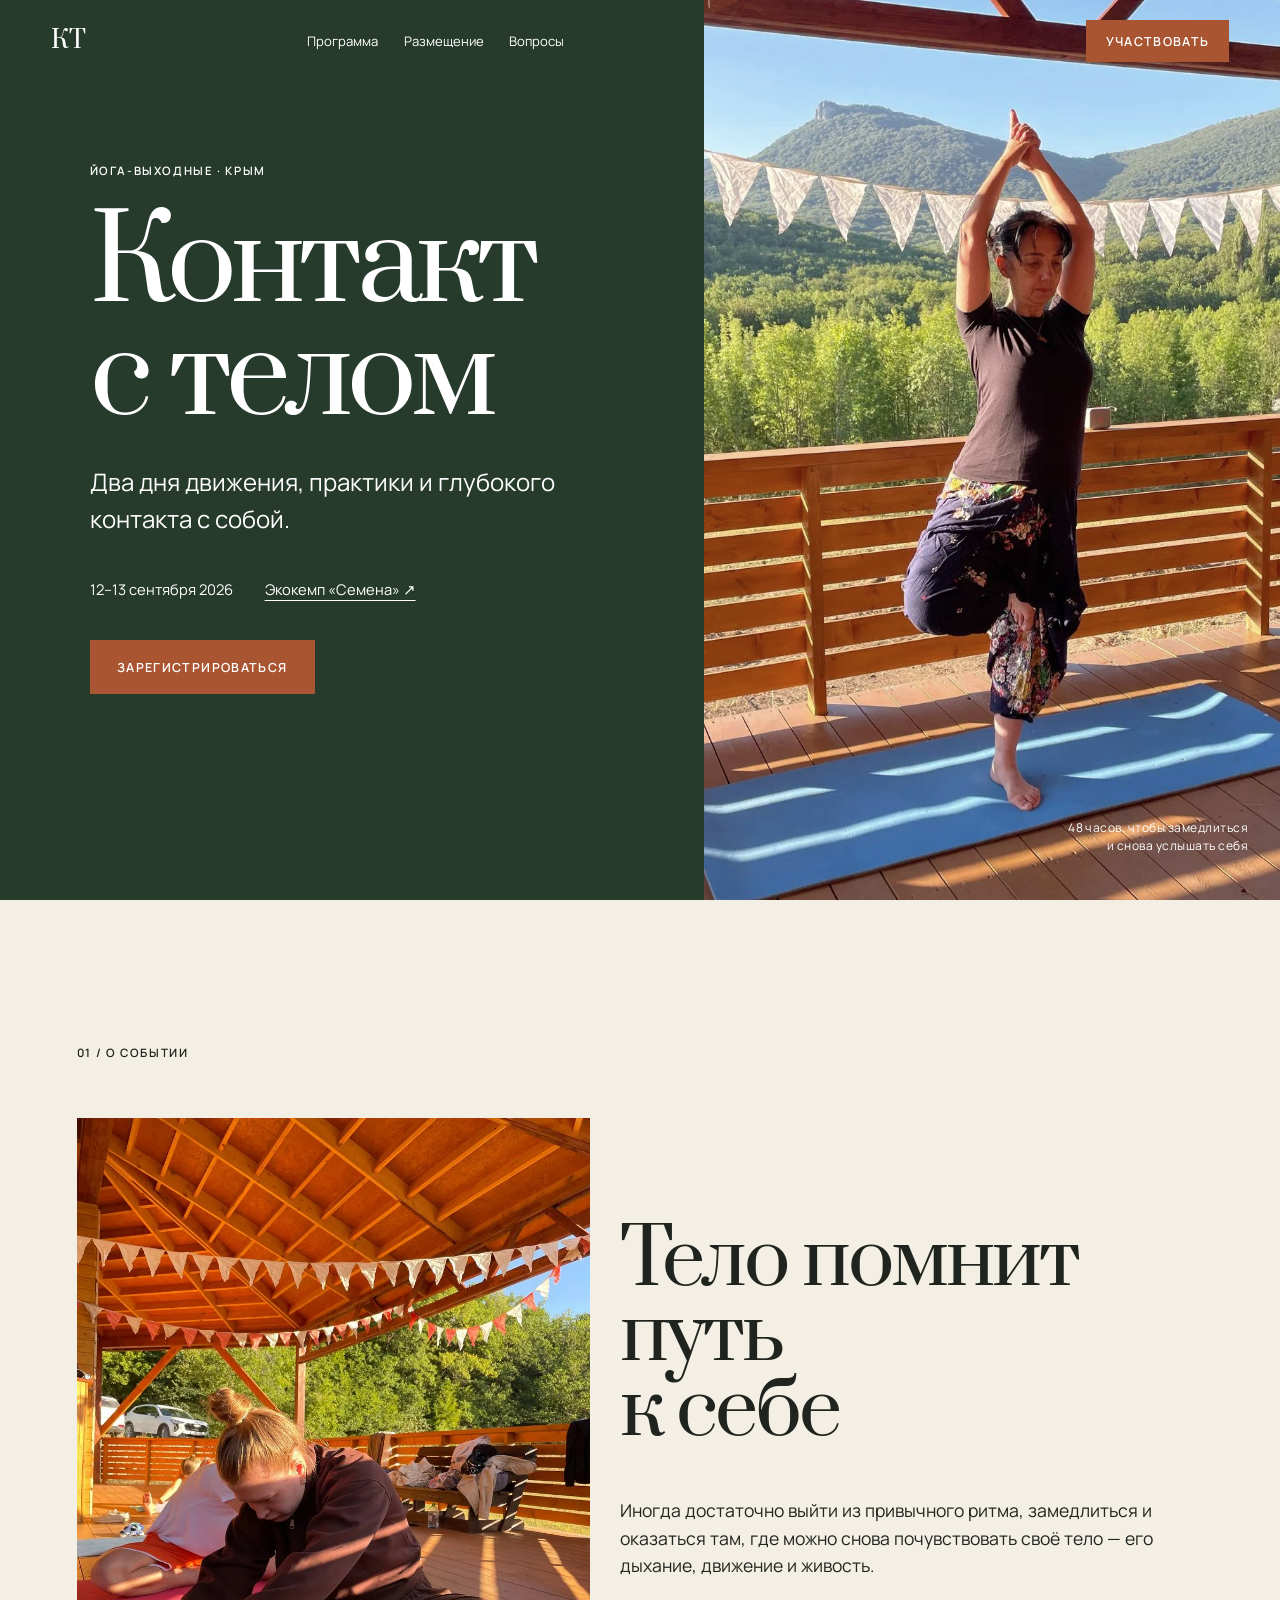
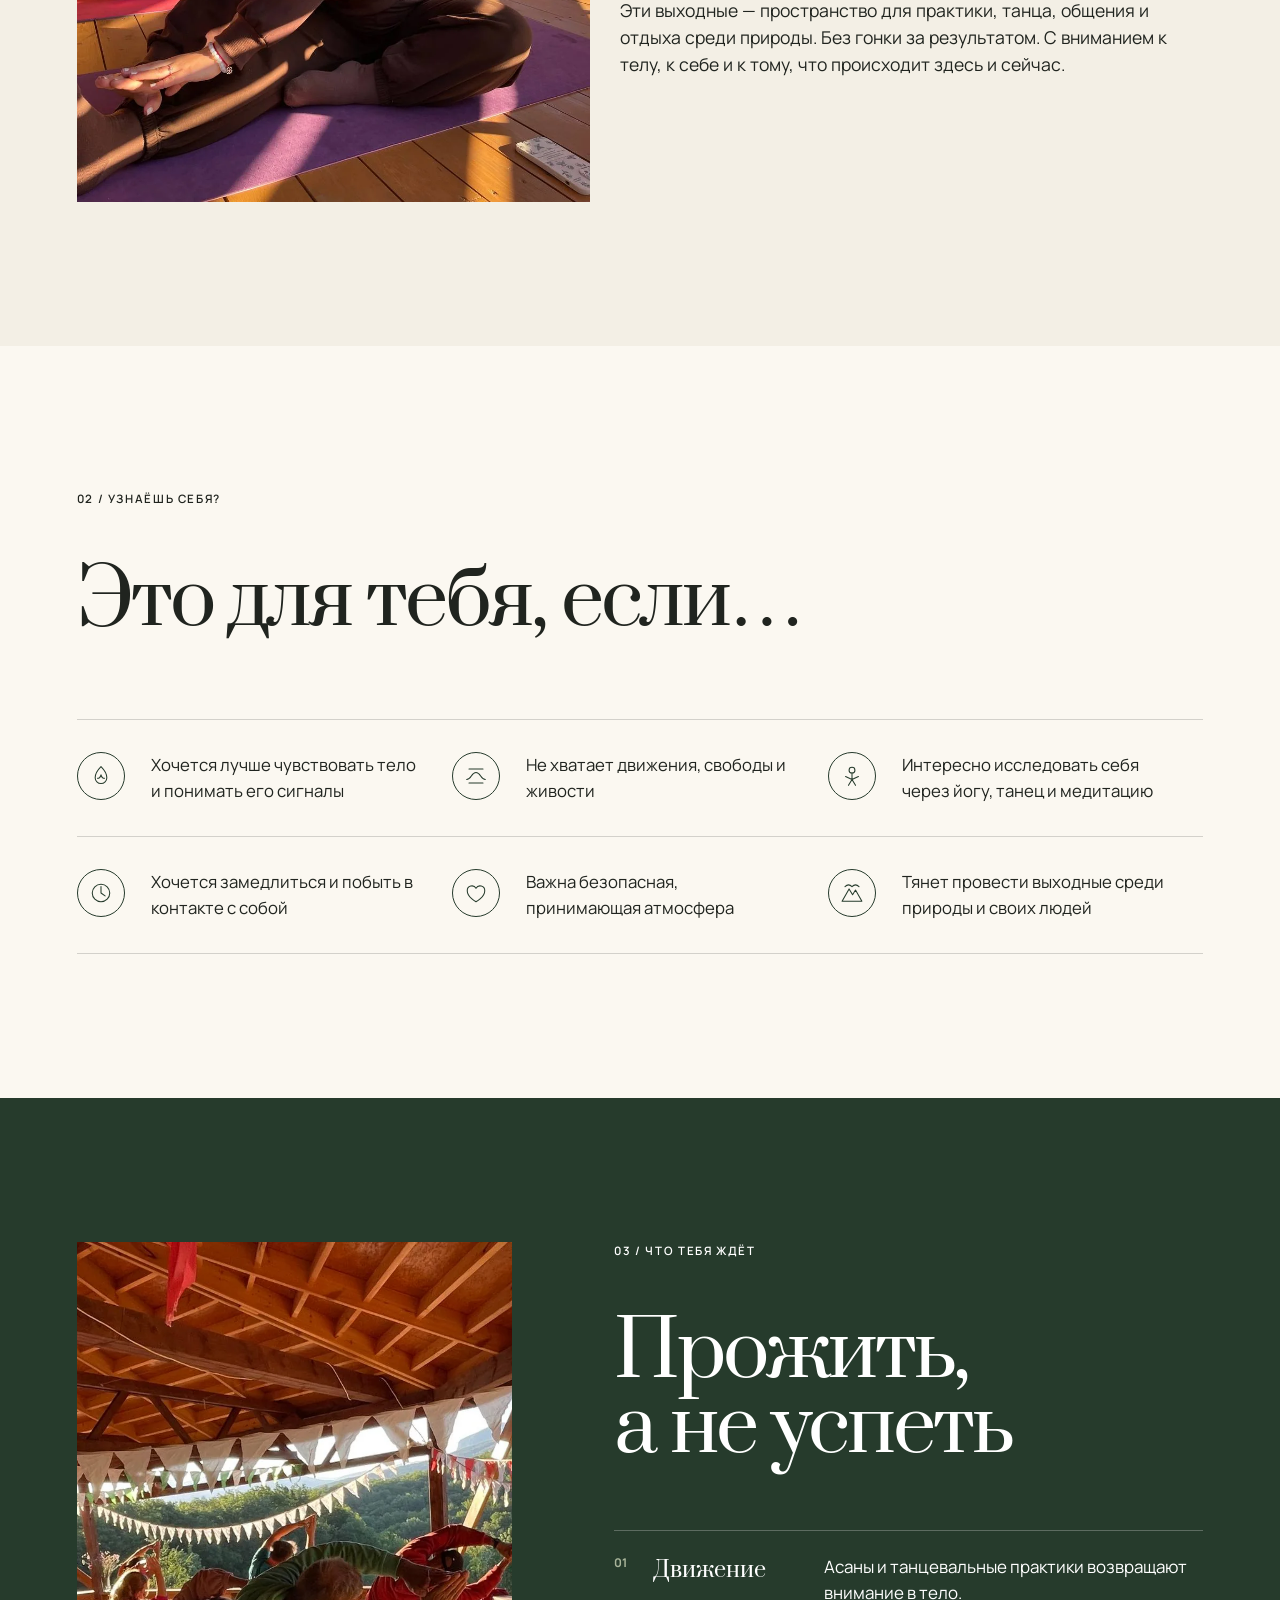
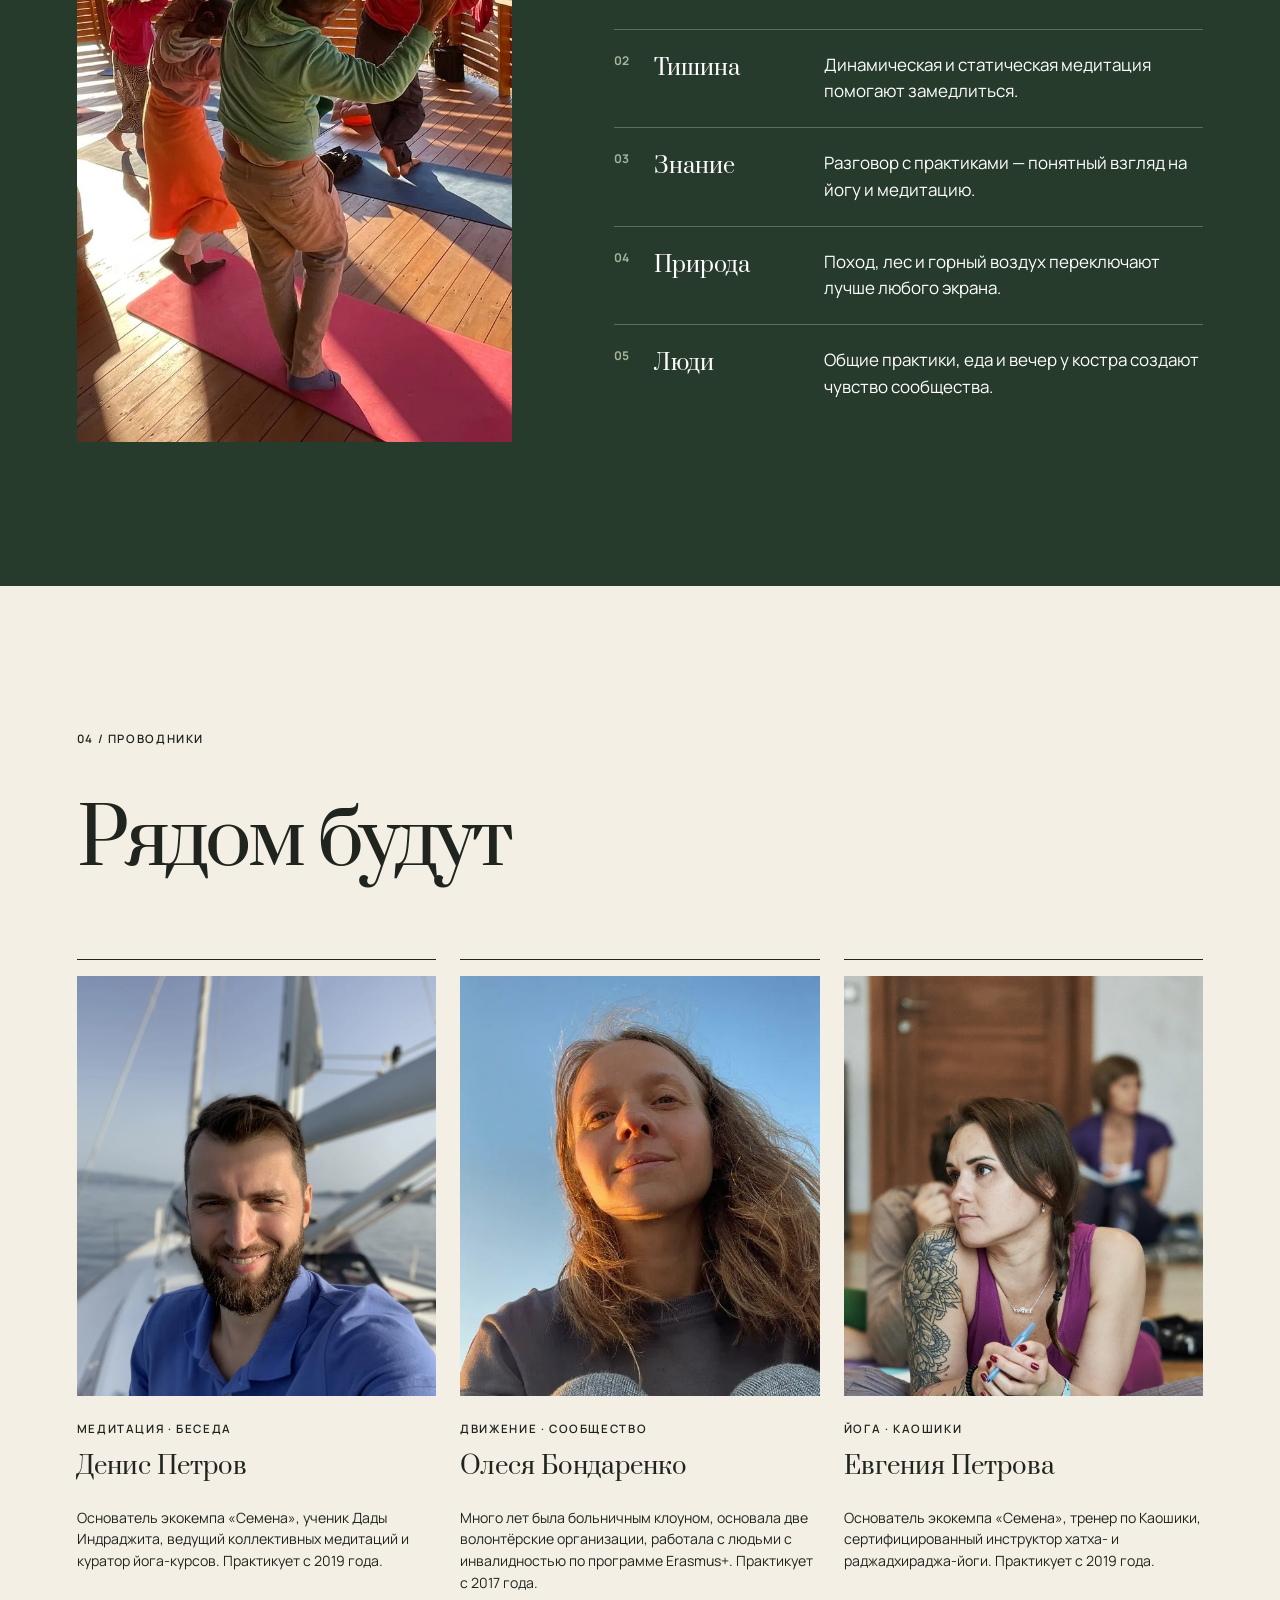
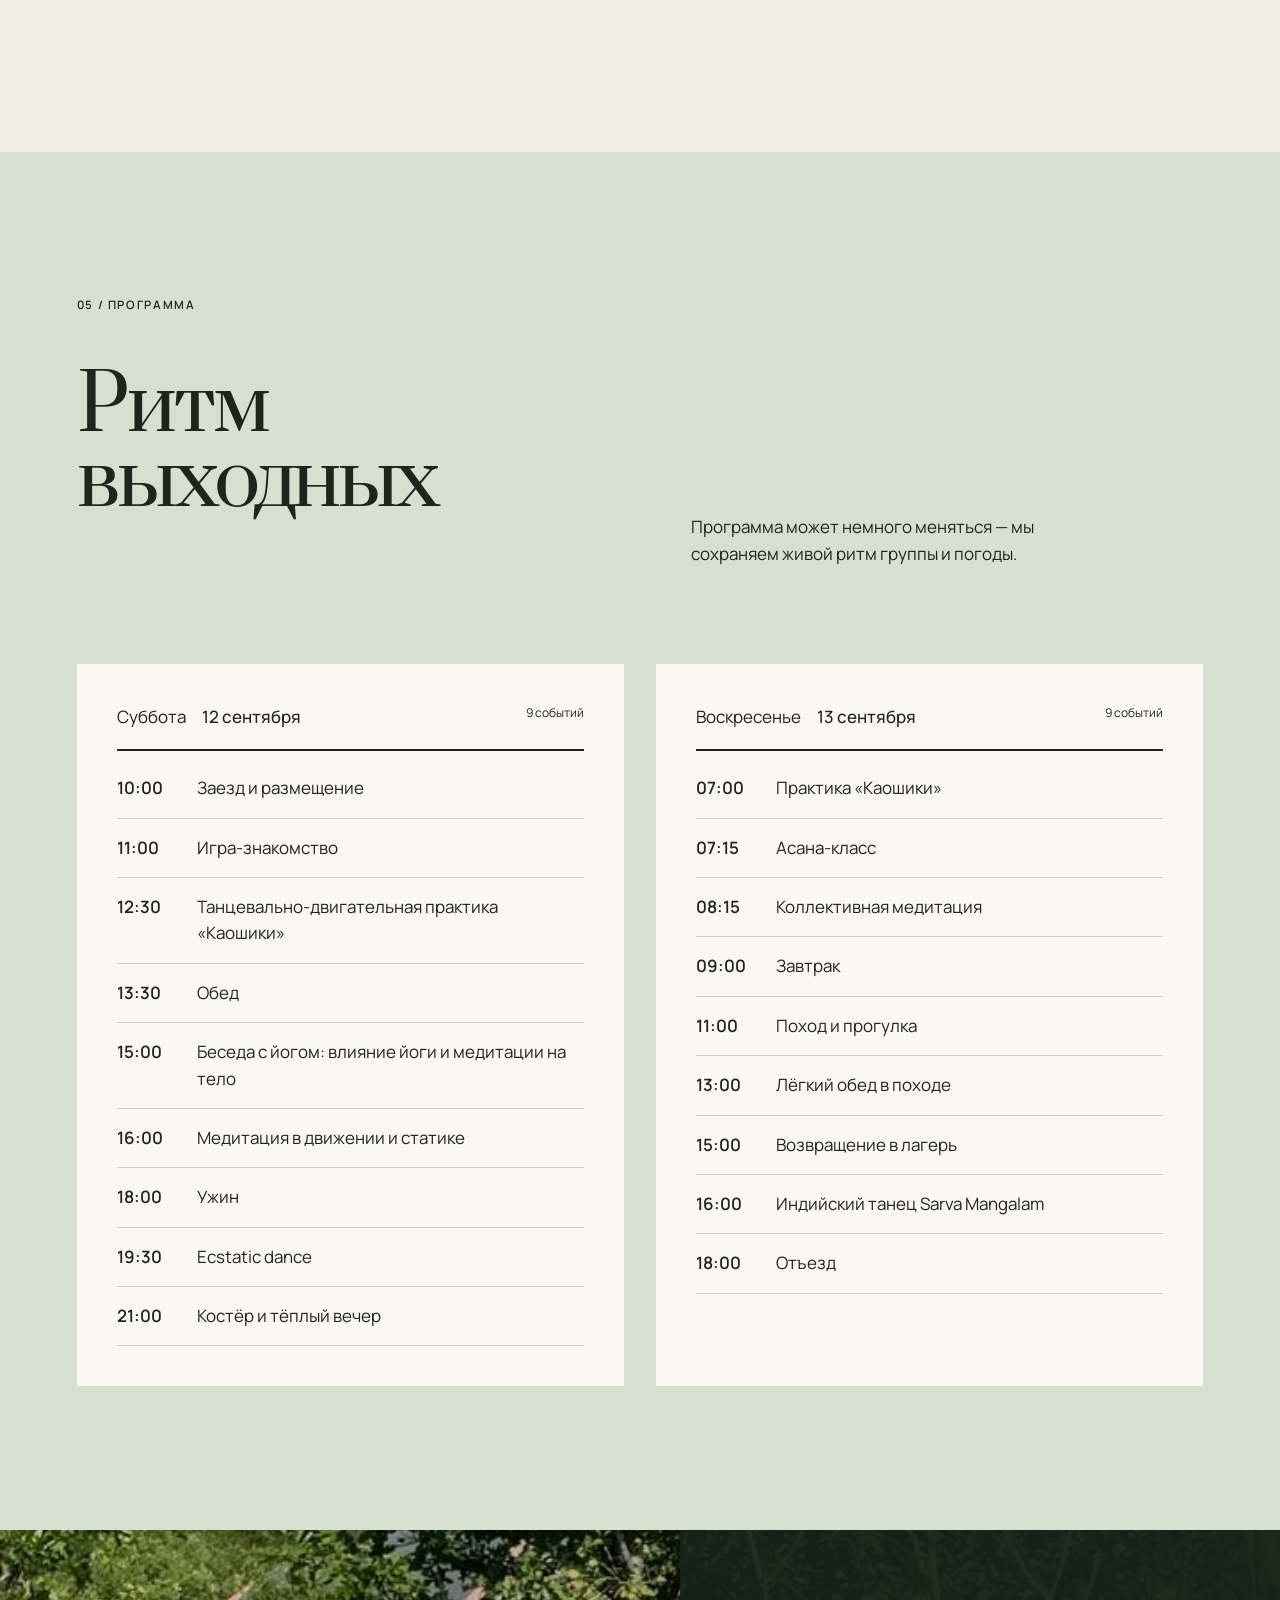
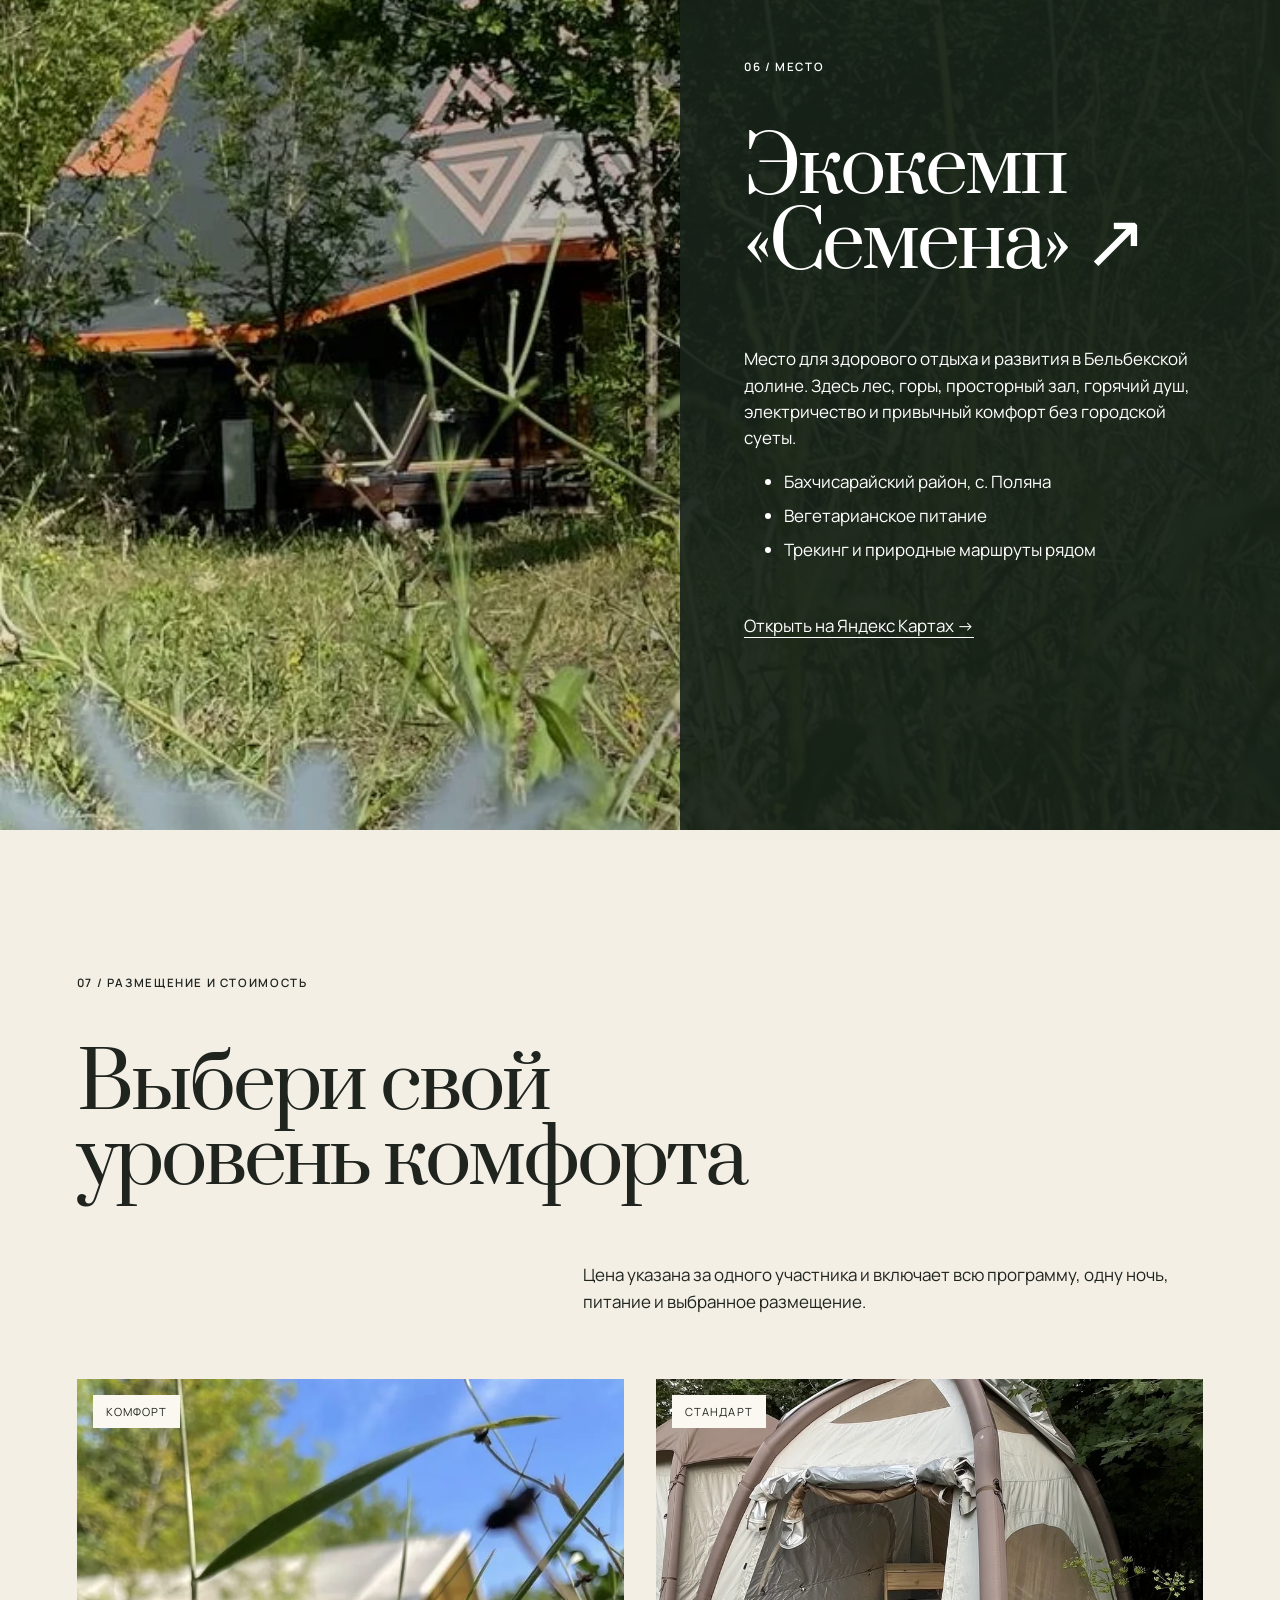
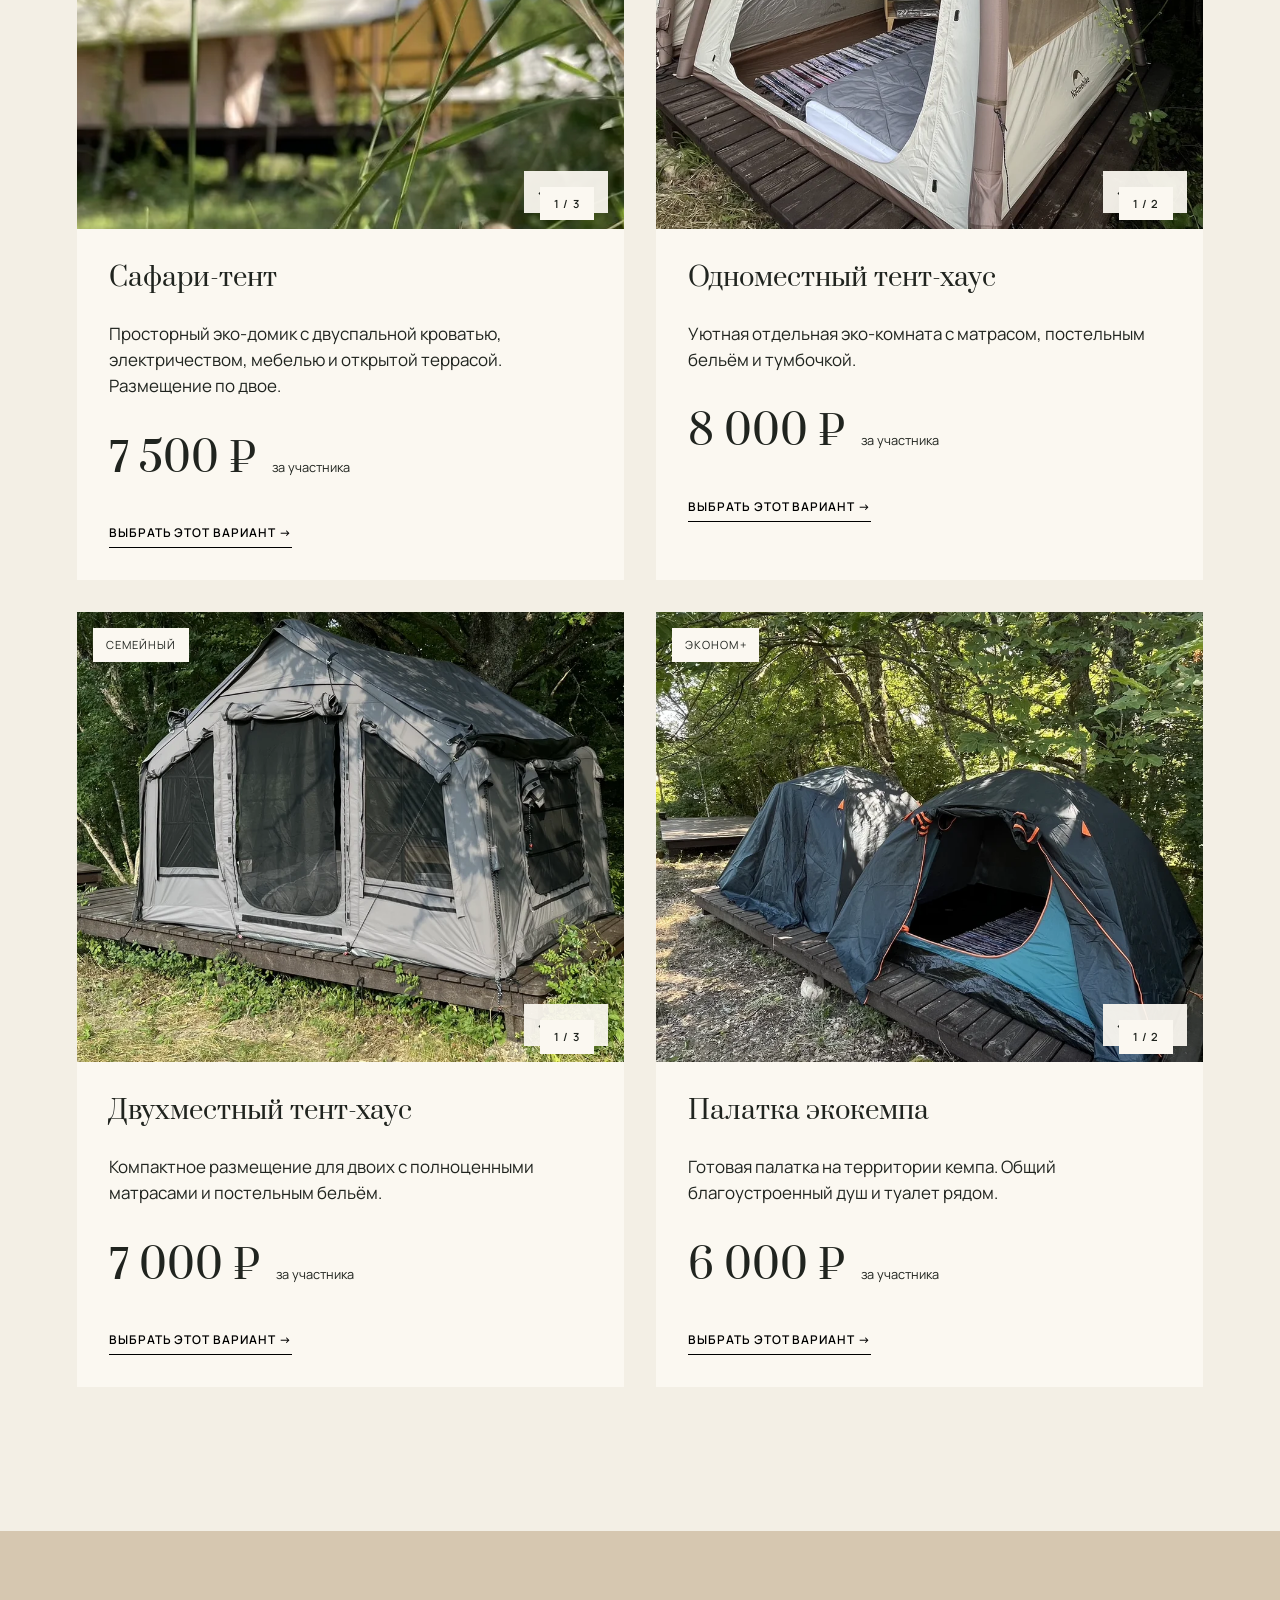
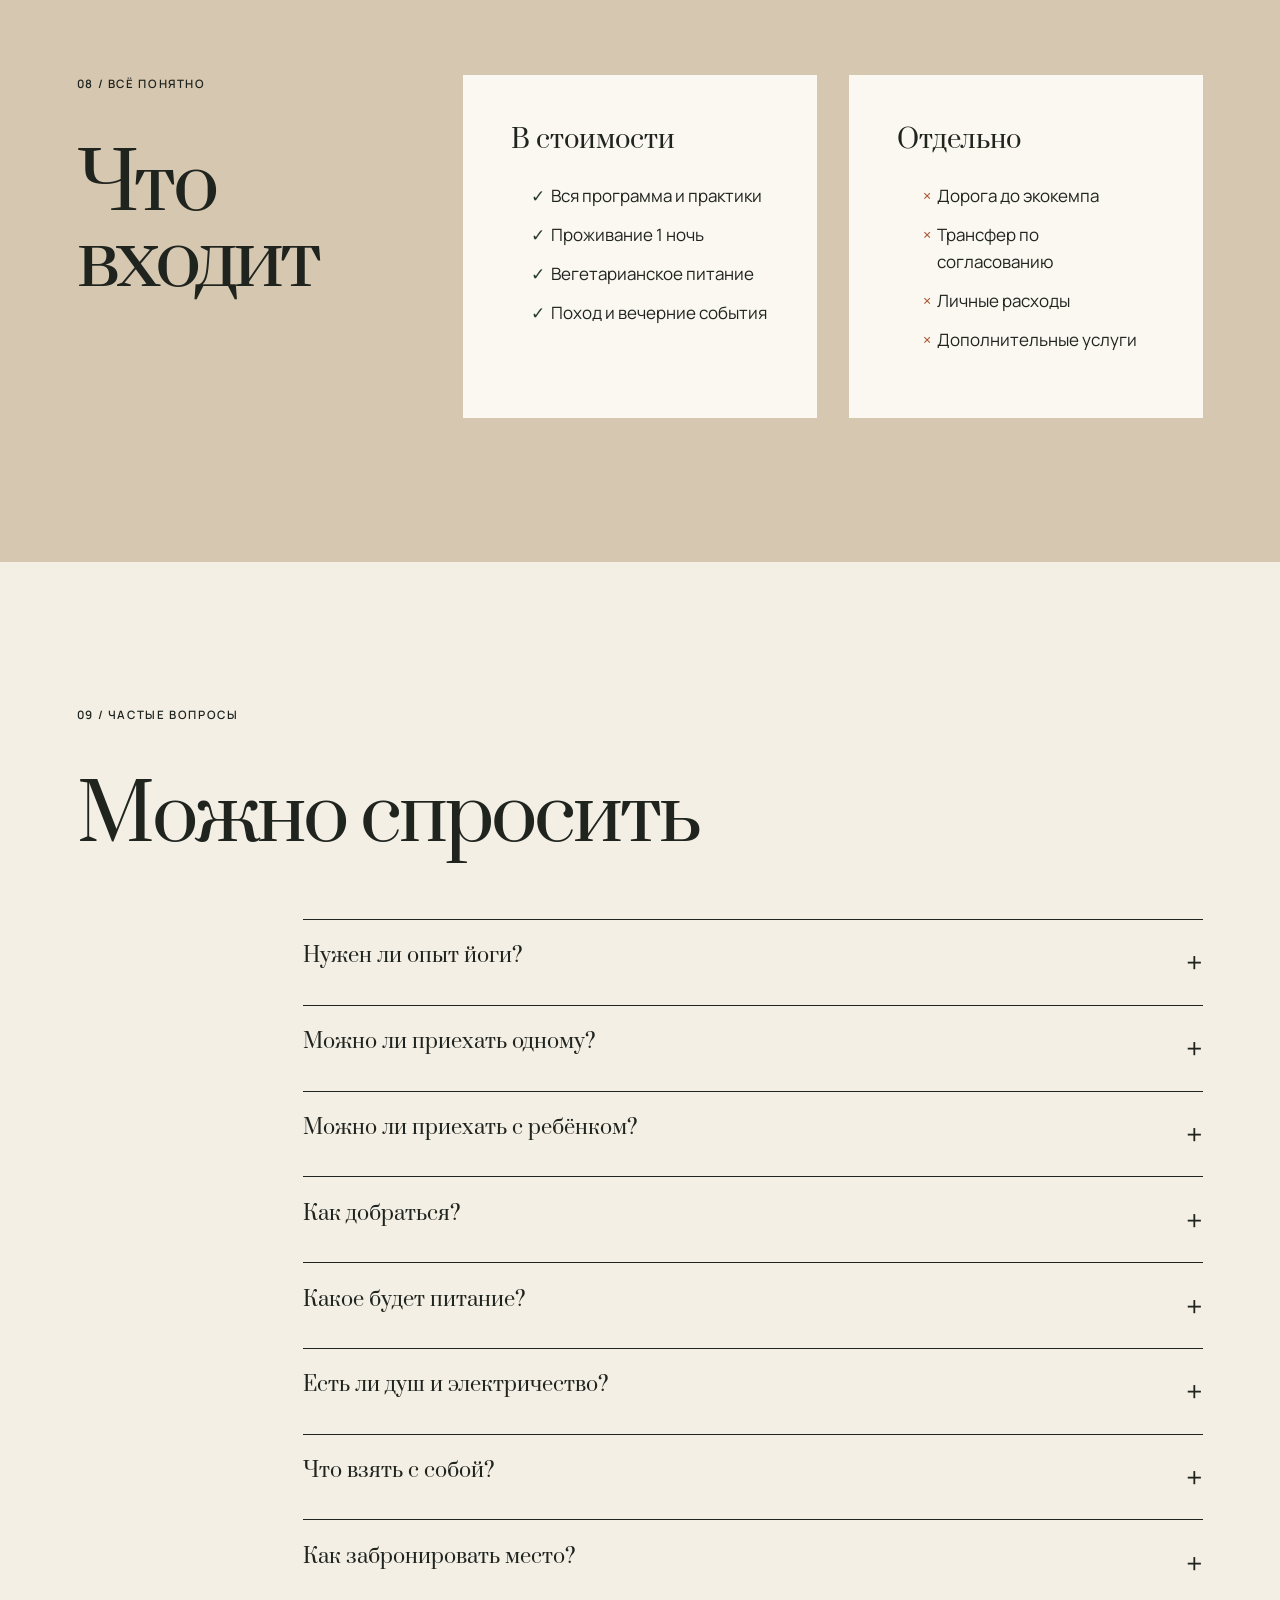
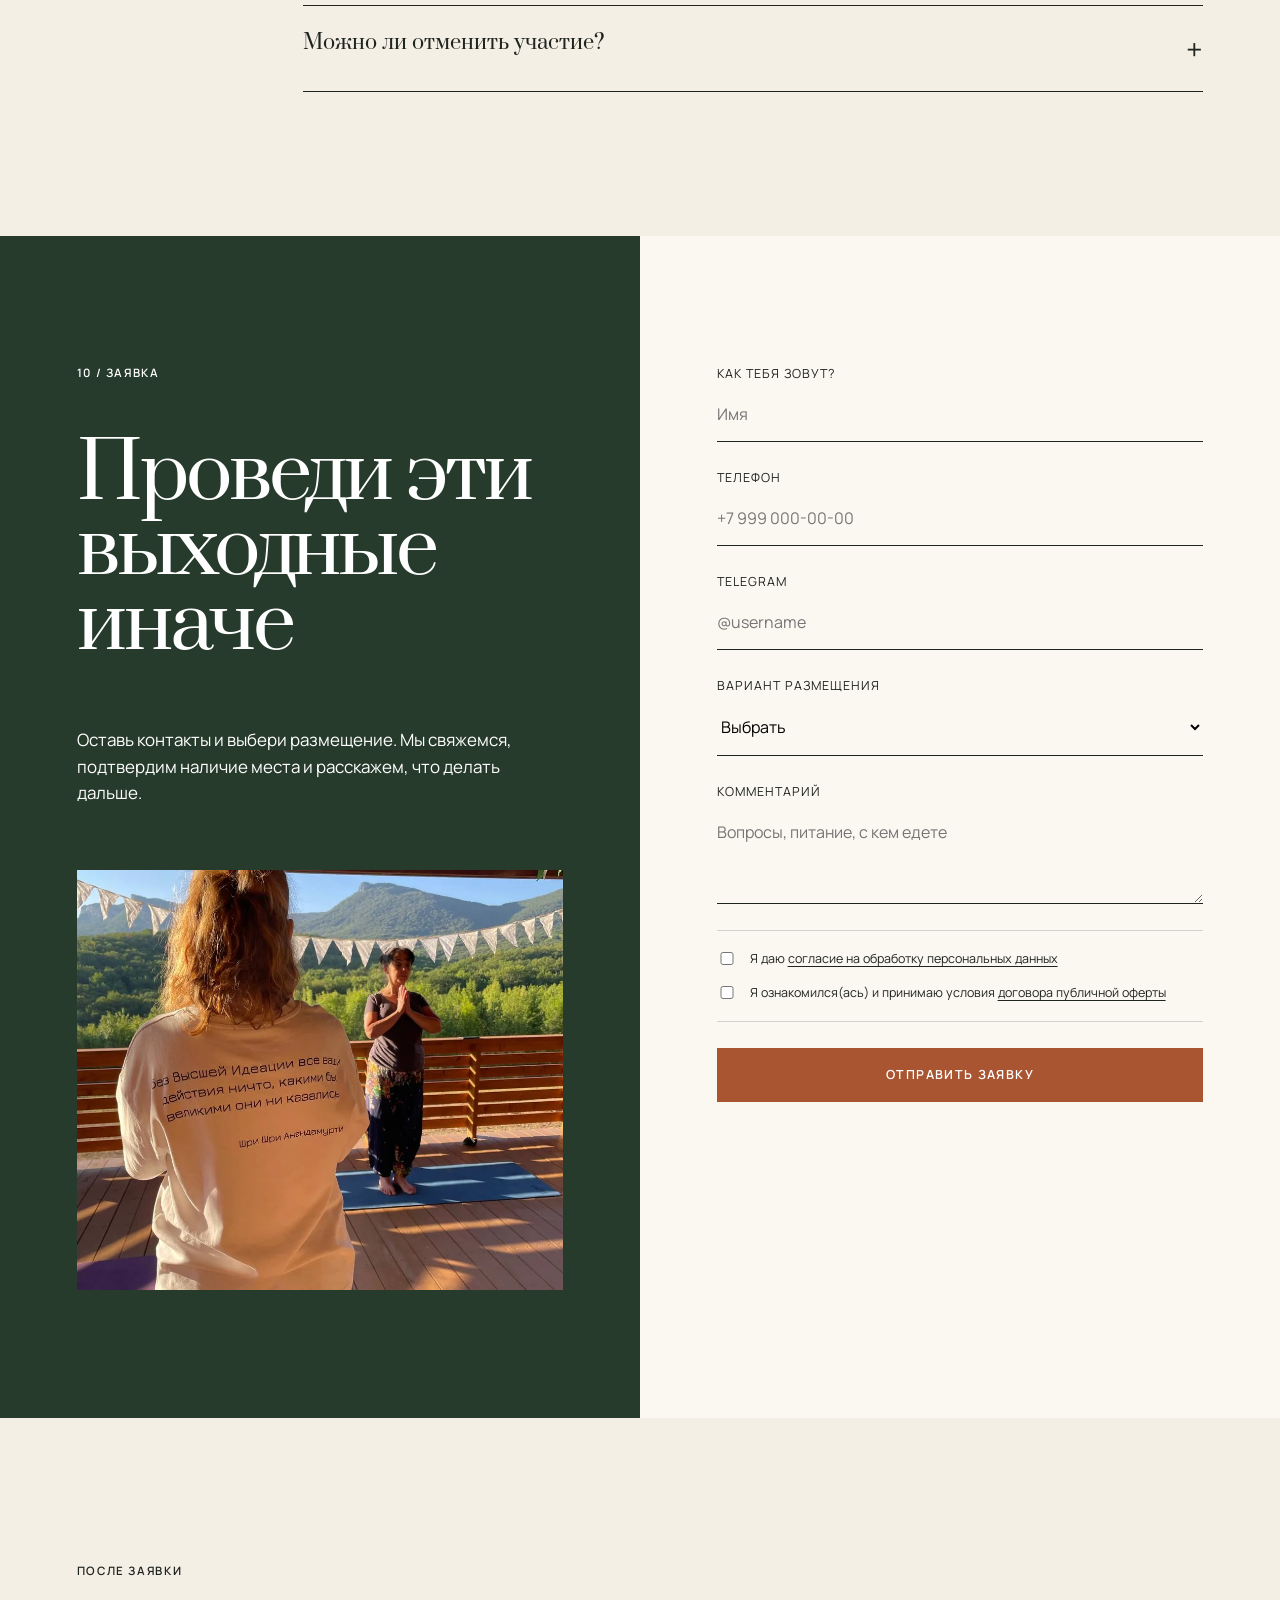
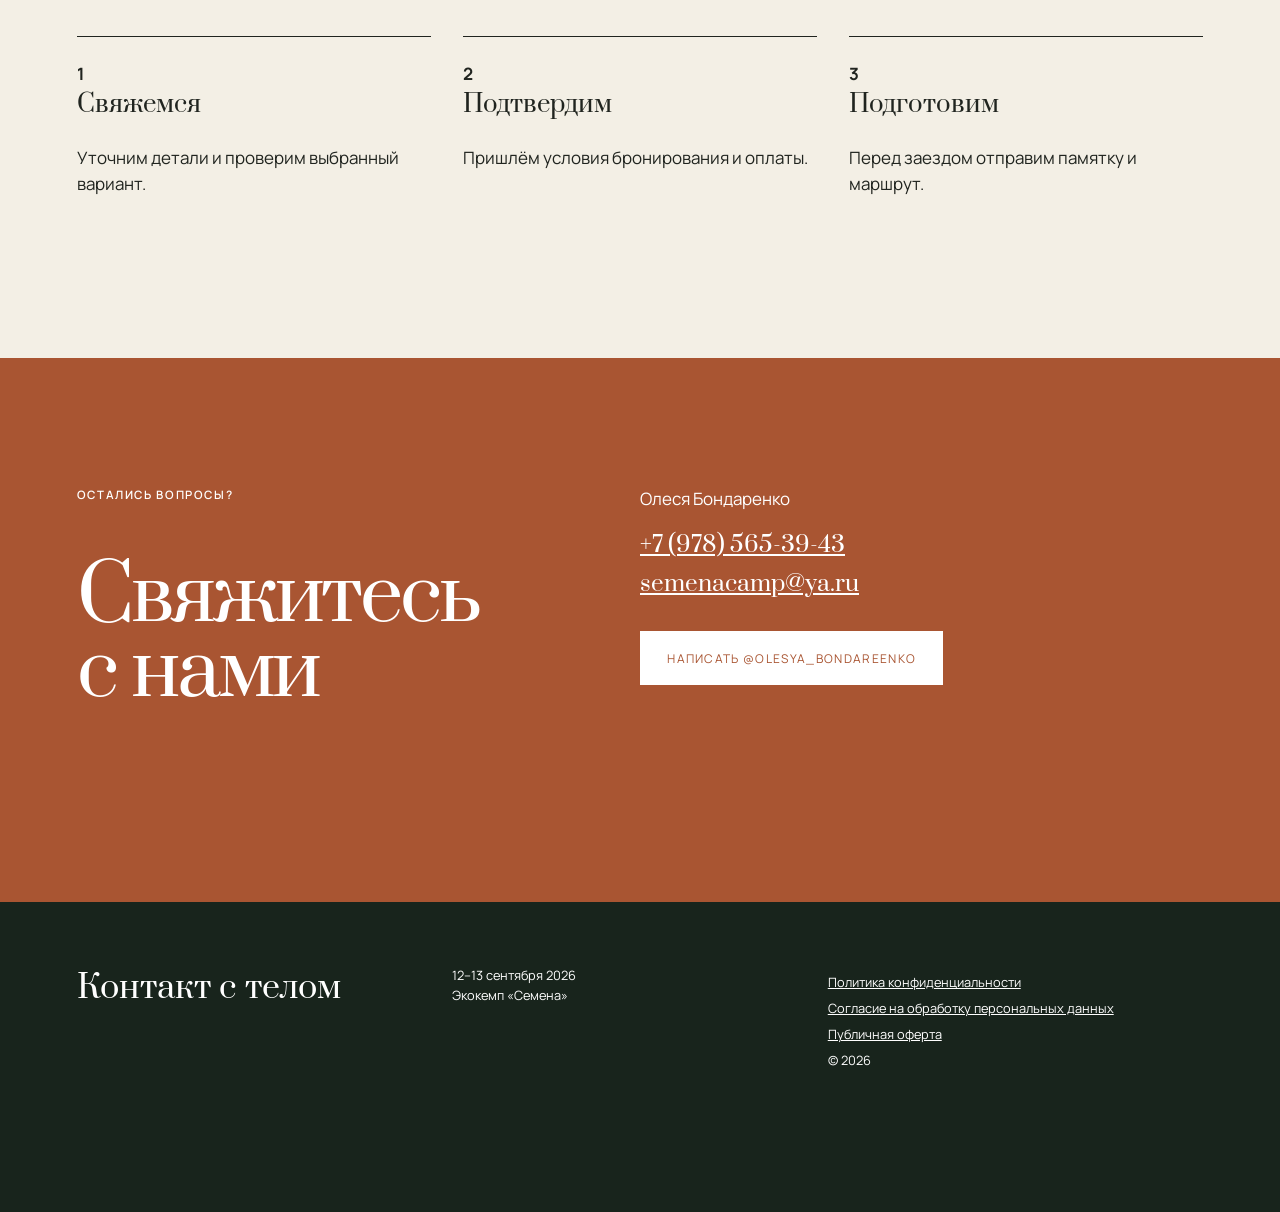
==== index.html @ fe0506ad "Первоначальная версия сайта" ====
<!doctype html>
<html lang="ru">
<head>
  <meta charset="utf-8">
  <meta name="viewport" content="width=device-width,initial-scale=1">
  <title>Контакт с телом — йога-выходные в экокемпе «Семена»</title>
  <meta name="description" content="Два дня движения, практики и глубокого контакта с собой. 12–13 сентября 2026, экокемп «Семена», Крым.">
  <meta property="og:title" content="Контакт с телом — 12–13 сентября 2026">
  <meta property="og:description" content="Йога-выходные среди гор, леса и близких по духу людей.">
  <meta property="og:image" content="assets/images/niyati.webp">
  <meta name="theme-color" content="#263b2c">
  <link rel="icon" href="favicon.svg" type="image/svg+xml">
  <link rel="stylesheet" href="styles.css?v=5">
  <script defer src="content.js?v=4"></script>
  <script defer src="script.js?v=5"></script>
</head>
<body>
  <a class="skip" href="#main">К содержанию</a>
  <header class="topbar">
    <a class="brand" href="#top" aria-label="В начало">КТ</a>
    <nav aria-label="Основная навигация"><a href="#program">Программа</a><a href="#stay">Размещение</a><a href="#faq">Вопросы</a></nav>
    <a class="button button-small" href="#registration" data-track="register_header">Участвовать</a>
  </header>

  <main id="main">
    <section class="hero" id="top">
      <div class="hero-copy reveal">
        <p class="eyebrow">Йога-выходные · Крым</p>
        <h1>Контакт<br>с телом</h1>
        <p class="hero-lead">Два дня движения, практики и глубокого контакта с собой.</p>
        <div class="event-facts"><span>12–13 сентября 2026</span><a href="https://semenacamp.ru/" target="_blank" rel="noopener" data-track="venue_hero">Экокемп «Семена» ↗</a></div>
        <a class="button" href="#registration" data-track="register_hero">Зарегистрироваться</a>
      </div>
      <figure class="hero-image"><img src="assets/images/niyati.webp" alt="Практика йоги с видом на горы Бельбекской долины" width="960" height="1280" fetchpriority="high"></figure>
      <p class="hero-note">48 часов, чтобы замедлиться<br>и снова услышать себя</p>
    </section>

    <section class="intro section">
      <p class="section-no">01 / О событии</p>
      <div class="intro-grid">
        <figure class="wide-photo"><img src="assets/images/block01.webp" alt="Практика растяжки в открытом зале экокемпа" loading="lazy" width="960" height="1280"></figure>
        <div class="intro-copy">
          <h2>Тело помнит путь<br>к себе</h2>
          <div class="prose"><p>Иногда достаточно выйти из привычного ритма, замедлиться и оказаться там, где можно снова почувствовать своё тело — его дыхание, движение и живость.</p><p>Эти выходные — пространство для практики, танца, общения и отдыха среди природы. Без гонки за результатом. С вниманием к телу, к себе и к тому, что происходит здесь и сейчас.</p></div>
        </div>
      </div>
    </section>

    <section class="section for-you">
      <p class="section-no">02 / Узнаёшь себя?</p>
      <h2>Это для тебя, если…</h2>
      <div class="statements">
        <p><span class="statement-icon" aria-hidden="true"><svg viewBox="0 0 48 48"><path d="M24 8c-7 7-10 13-10 19a10 10 0 0 0 20 0c0-6-3-12-10-19Z"/><path d="M18 28c3 0 5-2 6-6 1 4 3 6 6 6"/></svg></span>Хочется лучше чувствовать тело и понимать его сигналы</p>
        <p><span class="statement-icon" aria-hidden="true"><svg viewBox="0 0 48 48"><path d="M8 30c8 0 8-12 16-12s8 12 16 12"/><path d="M12 36h24M12 12h24"/></svg></span>Не хватает движения, свободы и живости</p>
        <p><span class="statement-icon" aria-hidden="true"><svg viewBox="0 0 48 48"><circle cx="24" cy="14" r="5"/><path d="M24 19v11M13 25l11 5 11-5M18 40l6-10 6 10"/></svg></span>Интересно исследовать себя через йогу, танец и медитацию</p>
        <p><span class="statement-icon" aria-hidden="true"><svg viewBox="0 0 48 48"><circle cx="24" cy="24" r="15"/><path d="M24 13v11l7 5"/></svg></span>Хочется замедлиться и побыть в контакте с собой</p>
        <p><span class="statement-icon" aria-hidden="true"><svg viewBox="0 0 48 48"><path d="M24 39S9 31 9 20a8 8 0 0 1 15-4 8 8 0 0 1 15 4c0 11-15 19-15 19Z"/></svg></span>Важна безопасная, принимающая атмосфера</p>
        <p><span class="statement-icon" aria-hidden="true"><svg viewBox="0 0 48 48"><path d="M7 38 19 17l6 10 5-8 11 19Z"/><path d="M12 13c4-4 8-4 12 0 4-4 8-4 12 0"/></svg></span>Тянет провести выходные среди природы и своих людей</p>
      </div>
    </section>

    <section class="section experience">
      <div class="experience-photo"><img src="assets/images/block03.webp" alt="Танцевально-двигательная практика в открытом зале" loading="lazy" width="960" height="1280"></div>
      <div><p class="section-no">03 / Что тебя ждёт</p><h2>Прожить,<br>а не успеть</h2><div class="benefits"><article><b>01</b><h3>Движение</h3><p>Асаны и танцевальные практики возвращают внимание в тело.</p></article><article><b>02</b><h3>Тишина</h3><p>Динамическая и статическая медитация помогают замедлиться.</p></article><article><b>03</b><h3>Знание</h3><p>Разговор с практиками — понятный взгляд на йогу и медитацию.</p></article><article><b>04</b><h3>Природа</h3><p>Поход, лес и горный воздух переключают лучше любого экрана.</p></article><article><b>05</b><h3>Люди</h3><p>Общие практики, еда и вечер у костра создают чувство сообщества.</p></article></div></div>
    </section>

    <section class="section teachers">
      <p class="section-no">04 / Проводники</p><h2>Рядом будут</h2>
      <div class="teacher-grid" id="teachers"></div>
    </section>

    <section class="section program" id="program">
      <div class="program-head"><div><p class="section-no">05 / Программа</p><h2>Ритм<br>выходных</h2></div><p>Программа может немного меняться — мы сохраняем живой ритм группы и погоды.</p></div>
      <div class="days" id="program-days"></div>
    </section>

    <section class="place">
      <img src="assets/images/block06.webp" alt="Эко-домик среди зелени и цветов" loading="lazy" width="720" height="1280">
      <div class="place-card"><p class="section-no">06 / Место</p><h2><a href="https://semenacamp.ru" target="_blank" rel="noopener" data-track="venue">Экокемп<br>«Семена» ↗</a></h2><p>Место для здорового отдыха и развития в Бельбекской долине. Здесь лес, горы, просторный зал, горячий душ, электричество и привычный комфорт без городской суеты.</p><ul><li>Бахчисарайский район, с. Поляна</li><li>Вегетарианское питание</li><li>Трекинг и природные маршруты рядом</li></ul><a class="text-link" href="https://yandex.ru/maps/org/ekokemp_semena/129732978146/?ll=33.889394%2C44.550893&amp;z=15.78" target="_blank" rel="noopener">Открыть на Яндекс Картах →</a></div>
    </section>

    <section class="section stay" id="stay">
      <p class="section-no">07 / Размещение и стоимость</p><h2>Выбери свой<br>уровень комфорта</h2><p class="stay-note">Цена указана за одного участника и включает всю программу, одну ночь, питание и выбранное размещение.</p>
      <div class="stay-grid" id="accommodations"></div>
    </section>

    <section class="section included">
      <div><p class="section-no">08 / Всё понятно</p><h2>Что входит</h2></div>
      <div class="include-card yes"><h3>В стоимости</h3><ul><li>Вся программа и практики</li><li>Проживание 1 ночь</li><li>Вегетарианское питание</li><li>Поход и вечерние события</li></ul></div>
      <div class="include-card no"><h3>Отдельно</h3><ul><li>Дорога до экокемпа</li><li>Трансфер по согласованию</li><li>Личные расходы</li><li>Дополнительные услуги</li></ul></div>
    </section>

    <section class="section faq" id="faq"><p class="section-no">09 / Частые вопросы</p><h2>Можно спросить</h2><div class="faq-list" id="faq-list"></div></section>

    <section class="registration" id="registration">
      <div class="registration-intro"><p class="section-no">10 / Заявка</p><h2>Проведи эти<br>выходные иначе</h2><p>Оставь контакты и выбери размещение. Мы свяжемся, подтвердим наличие места и расскажем, что делать дальше.</p><img src="assets/images/people.webp" alt="Участники практики в экокемпе" loading="lazy" width="960" height="1280"></div>
      <form id="signup-form" novalidate>
        <label>Как тебя зовут?<input name="name" autocomplete="name" required placeholder="Имя"></label>
        <label>Телефон<input name="phone" type="tel" autocomplete="tel" required placeholder="+7 999 000-00-00"></label>
        <label>Telegram<input name="telegram" placeholder="@username"></label>
        <label>Вариант размещения<select name="tariff" id="tariff" required><option value="">Выбрать</option></select></label>
        <label>Комментарий<textarea name="comment" rows="3" placeholder="Вопросы, питание, с кем едете"></textarea></label>
        <div class="legal-checks">
          <label class="consent"><input type="checkbox" name="personal_data_consent" required><span>Я даю <a href="assets/docs/personal-data-consent.pdf" target="_blank" rel="noopener">согласие на обработку персональных данных</a></span></label>
          <label class="consent"><input type="checkbox" name="public_offer_accepted" required><span>Я ознакомился(ась) и принимаю условия <a href="assets/docs/public-offer.pdf" target="_blank" rel="noopener">договора публичной оферты</a></span></label>
        </div>
        <button class="button" type="submit">Отправить заявку</button>
        <p class="form-status" role="status"></p>
      </form>
    </section>

    <section class="after section"><p class="section-no">После заявки</p><div class="after-grid"><article><b>1</b><h3>Свяжемся</h3><p>Уточним детали и проверим выбранный вариант.</p></article><article><b>2</b><h3>Подтвердим</h3><p>Пришлём условия бронирования и оплаты.</p></article><article><b>3</b><h3>Подготовим</h3><p>Перед заездом отправим памятку и маршрут.</p></article></div></section>

    <section class="contacts"><div><p class="section-no">Остались вопросы?</p><h2>Свяжитесь<br>с нами</h2></div><div><p>Олеся Бондаренко</p><a href="tel:+79785653943" data-track="phone">+7 (978) 565-39-43</a><a href="mailto:semenacamp@ya.ru">semenacamp@ya.ru</a><a class="button button-light" href="https://t.me/olesya_bondareenko" target="_blank" rel="noopener" data-track="telegram">Написать @olesya_bondareenko</a></div></section>
  </main>

  <footer><div class="brand-word">Контакт с телом</div><div><p>12–13 сентября 2026<br>Экокемп «Семена»</p></div><div><a href="privacy.html">Политика конфиденциальности</a><a href="assets/docs/personal-data-consent.pdf" target="_blank" rel="noopener">Согласие на обработку персональных данных</a><a href="assets/docs/public-offer.pdf" target="_blank" rel="noopener">Публичная оферта</a><p>© 2026</p></div></footer>
  <a class="sticky-cta" href="#registration" data-track="register_sticky">Зарегистрироваться <span>→</span></a>
</body>
</html>
---- styles.css ----
@import url('https://fonts.googleapis.com/css2?family=Manrope:wght@400;500;600&family=Prata&display=swap');
:root{--cream:#f3efe5;--paper:#fbf8f1;--ink:#20241f;--green:#263b2c;--sage:#a8b49a;--rust:#a95532;--line:rgba(32,36,31,.18);--serif:'Prata',serif;--sans:'Manrope',sans-serif}
*{box-sizing:border-box}html{scroll-behavior:smooth}body{margin:0;background:var(--cream);color:var(--ink);font-family:var(--sans);font-size:17px;line-height:1.55}img{display:block;width:100%;height:100%;object-fit:cover}a{color:inherit}h1,h2,h3,p,figure{margin-top:0}h1,h2{font-family:var(--serif);font-weight:400;line-height:.98}h2{font-size:clamp(2.7rem,6vw,5.7rem);letter-spacing:-.04em}.skip{position:fixed;top:-80px;left:1rem;z-index:99;background:#fff;padding:1rem}.skip:focus{top:1rem}.topbar{position:absolute;z-index:20;top:0;left:0;right:0;height:82px;display:flex;align-items:center;justify-content:space-between;padding:0 4vw;color:white}.brand{font-family:var(--serif);font-size:1.5rem;text-decoration:none}.topbar nav{display:flex;gap:2rem}.topbar nav a{text-decoration:none;font-size:.85rem}.button{display:inline-flex;align-items:center;justify-content:center;border:0;border-radius:0;background:var(--rust);color:#fff;text-transform:uppercase;letter-spacing:.11em;font:600 .78rem var(--sans);padding:1.15rem 1.7rem;text-decoration:none;cursor:pointer}.button-small{padding:.8rem 1.2rem}.section{padding:9rem 6vw}.section-no,.eyebrow{text-transform:uppercase;letter-spacing:.14em;font-size:.72rem;font-weight:600}.section-no{margin-bottom:3.5rem}.hero{min-height:100svh;background:var(--green);color:white;display:grid;grid-template-columns:55% 45%;position:relative;overflow:hidden}.hero-copy{padding:18vh 4vw 7vh 7vw;position:relative;z-index:2}.hero h1{font-size:clamp(4rem,9vw,8.3rem);letter-spacing:-.05em;margin:.25em 0}.hero-lead{font-size:clamp(1.1rem,2vw,1.5rem);max-width:520px}.event-facts{display:flex;gap:2rem;margin:2.5rem 0;font-size:.92rem}.hero-image{margin:0;height:100svh}.hero-image img{filter:saturate(.8)}.hero-note{position:absolute;right:2.5vw;bottom:2rem;text-align:right;font-size:.75rem;letter-spacing:.04em}.intro-grid{display:grid;grid-template-columns:1.3fr .7fr;gap:8vw;align-items:end}.intro-grid .prose{font-size:1.1rem}.wide-photo{height:72vh;margin:7rem 0 0}.wide-photo img{object-position:center 45%}.for-you{background:var(--paper)}.for-you h2{max-width:900px}.statements{display:grid;grid-template-columns:repeat(3,1fr);margin-top:5rem;border-top:1px solid var(--line)}.statements p{padding:2rem 2rem 2rem 0;margin:0;border-bottom:1px solid var(--line);font-size:1.05rem}.experience{display:grid;grid-template-columns:.85fr 1.15fr;gap:8vw;background:var(--green);color:white}.experience-photo{min-height:800px}.benefits article{display:grid;grid-template-columns:40px 170px 1fr;align-items:start;border-top:1px solid rgba(255,255,255,.25);padding:1.4rem 0}.benefits b{color:var(--sage);font-size:.75rem}.benefits h3,.benefits p{margin:0}.benefits h3{font-family:var(--serif);font-weight:400;font-size:1.35rem}.teachers h2{margin-bottom:5rem}.teacher-grid{display:grid;grid-template-columns:repeat(3,1fr);gap:1.5rem}.teacher-card{border-top:1px solid var(--ink);padding-top:1rem}.teacher-card img,.teacher-placeholder{height:420px;margin-bottom:1.5rem}.teacher-placeholder{display:grid;place-items:center;background:#d7d1c3;color:var(--green);font:4rem var(--serif)}.teacher-card h3{font:400 1.5rem var(--serif)}.teacher-card>p:last-child{font-size:.88rem}.program{background:#d7dfcf}.program-head{display:grid;grid-template-columns:1fr 1fr;gap:8vw;align-items:end}.program-head>p{max-width:420px}.days{display:grid;grid-template-columns:1fr 1fr;gap:2rem;margin-top:5rem}.day{background:var(--paper);padding:2.5rem}.day header{display:flex;justify-content:space-between;border-bottom:2px solid var(--ink);padding-bottom:1.2rem;margin-bottom:.5rem}.day header div{display:flex;gap:1rem}.day header b{font-weight:500}.day header>span{font-size:.75rem}.event{display:grid;grid-template-columns:80px 1fr;border-bottom:1px solid var(--line);padding:1rem 0}.event time{font-weight:600}.event p{margin:0}.place{min-height:100vh;position:relative}.place>img{position:absolute;inset:0}.place:after{content:'';position:absolute;inset:0;background:linear-gradient(90deg,rgba(0,0,0,.1),rgba(0,0,0,.45))}.place-card{position:relative;z-index:2;margin-left:auto;width:min(600px,48vw);min-height:100vh;background:rgba(24,35,26,.91);color:white;padding:8rem 5vw}.place-card h2 a{text-decoration:none}.place-card li{margin:.5rem 0}.text-link{display:inline-block;margin-top:2rem;text-underline-offset:5px}.stay>h2{max-width:950px}.stay-note{max-width:620px;margin:0 0 4rem auto}.stay-grid{display:grid;grid-template-columns:1fr 1fr;gap:2rem}.stay-card{background:var(--paper)}.stay-image{height:450px;position:relative}.stay-image span{position:absolute;left:1rem;top:1rem;background:var(--paper);padding:.5rem .8rem;text-transform:uppercase;font-size:.7rem;letter-spacing:.1em}.stay-body{padding:2rem}.stay-body h3{font:400 1.6rem var(--serif)}.price{display:flex;align-items:baseline;gap:1rem;margin:2rem 0}.price b{font:400 2.5rem var(--serif)}.price span{font-size:.8rem}.text-button{border:0;border-bottom:1px solid;background:none;padding:.4rem 0;font:600 .75rem var(--sans);text-transform:uppercase;letter-spacing:.08em;cursor:pointer}.included{display:grid;grid-template-columns:1fr 1fr 1fr;gap:2rem;background:#d6c7b0}.include-card{padding:3rem;background:var(--paper)}.include-card h3{font:400 1.6rem var(--serif)}.include-card li{margin:.8rem 0}.yes li::marker{content:'✓  ';color:var(--green)}.no li::marker{content:'×  ';color:var(--rust)}.faq-list{margin-left:auto;max-width:900px}.faq details{border-top:1px solid var(--ink);padding:1.4rem 0}.faq details:last-child{border-bottom:1px solid var(--ink)}.faq summary{display:flex;justify-content:space-between;font:400 1.25rem var(--serif);cursor:pointer;list-style:none}.faq summary span{font:400 1.8rem var(--sans);transition:.2s}.faq details[open] summary span{transform:rotate(45deg)}.faq details p{max-width:700px;margin:1rem 0 0}.registration{display:grid;grid-template-columns:1fr 1fr;background:var(--green);color:white}.registration-intro{padding:8rem 6vw}.registration-intro img{height:420px;margin-top:4rem}.registration form{background:var(--paper);color:var(--ink);padding:8rem 6vw;display:flex;flex-direction:column;gap:1.6rem}.registration label{font-size:.78rem;text-transform:uppercase;letter-spacing:.08em}.registration input,.registration select,.registration textarea{display:block;width:100%;border:0;border-bottom:1px solid var(--ink);background:transparent;border-radius:0;padding:1rem 0;font:1rem var(--sans);margin-top:.25rem}.consent{display:flex;gap:.8rem;text-transform:none!important;letter-spacing:0!important;align-items:flex-start}.consent input{width:20px;margin:.15rem 0 0;flex:0 0 20px}.form-status{min-height:3em;color:var(--green)}.after-grid{display:grid;grid-template-columns:repeat(3,1fr);gap:2rem}.after article{border-top:1px solid;padding-top:1.5rem}.after h3{font:400 1.5rem var(--serif)}.contacts{padding:8rem 6vw;background:var(--rust);color:white;display:grid;grid-template-columns:1fr 1fr}.contacts a{display:block;font:400 1.4rem var(--serif);margin:.6rem 0}.button-light{font:.75rem var(--sans)!important;background:white;color:var(--rust);width:max-content;margin-top:2rem!important}footer{background:#18241c;color:white;padding:4rem 6vw 8rem;display:grid;grid-template-columns:1fr 1fr 1fr;font-size:.8rem}footer a{display:block;margin:.4rem 0}.brand-word{font:2rem var(--serif)}.sticky-cta{display:none}.reveal{opacity:0;transform:translateY(20px);transition:.7s ease}.reveal.visible{opacity:1;transform:none}
@media(max-width:800px){body{font-size:16px}.topbar{height:64px;padding:0 1rem}.topbar nav{display:none}.topbar .button{display:none}.hero{grid-template-columns:1fr;min-height:100svh}.hero-copy{padding:17vh 1.2rem 2rem}.hero h1{font-size:clamp(3.7rem,20vw,6rem)}.hero-image{position:absolute;inset:0;height:100%;opacity:.38}.hero:after{content:'';position:absolute;inset:0;background:linear-gradient(180deg,rgba(20,36,25,.15),rgba(20,36,25,.8))}.hero-copy{z-index:2}.hero-note{display:none}.event-facts{flex-direction:column;gap:.25rem;margin:2rem 0}.section{padding:6rem 1.2rem}.section-no{margin-bottom:2rem}.intro-grid,.experience,.program-head,.included,.registration,.contacts{grid-template-columns:1fr}.wide-photo{height:60vh;margin-top:4rem}.statements{grid-template-columns:1fr}.experience-photo{min-height:500px}.experience>div:last-child{padding:0}.benefits article{grid-template-columns:35px 1fr}.benefits article p{grid-column:2}.teacher-grid{display:flex;overflow-x:auto;scroll-snap-type:x mandatory;margin-right:-1.2rem;padding-right:1.2rem}.teacher-card{min-width:84vw;scroll-snap-align:start}.teacher-card img,.teacher-placeholder{height:390px}.days{grid-template-columns:1fr;margin-top:3rem}.day{padding:1.5rem}.day header>span{display:none}.event{grid-template-columns:65px 1fr}.place-card{width:100%;min-height:auto;padding:6rem 1.2rem;background:rgba(24,35,26,.88)}.place{min-height:0}.place>img{position:absolute}.stay-note{margin:0 0 3rem}.stay-grid{display:flex;overflow-x:auto;scroll-snap-type:x mandatory;margin-right:-1.2rem;padding-right:1.2rem}.stay-card{min-width:87vw;scroll-snap-align:start}.stay-image{height:370px}.included{gap:1rem}.include-card{padding:2rem}.registration-intro,.registration form{padding:6rem 1.2rem}.registration-intro img{height:350px}.after-grid{grid-template-columns:1fr}.contacts{gap:2rem}footer{grid-template-columns:1fr;gap:2rem;padding:4rem 1.2rem 7rem}.sticky-cta{position:fixed;display:flex;justify-content:space-between;align-items:center;z-index:30;bottom:0;left:0;right:0;background:var(--rust);color:white;padding:1rem 1.2rem;text-decoration:none;text-transform:uppercase;letter-spacing:.1em;font-size:.75rem}.sticky-cta span{font-size:1.2rem}}
@media(prefers-reduced-motion:reduce){html{scroll-behavior:auto}.reveal{opacity:1;transform:none;transition:none}}
@media(min-width:801px){.topbar nav{position:absolute;left:24vw;gap:1.6rem;white-space:nowrap}.topbar nav a{font-size:.82rem}}
@media(min-width:801px) and (max-width:1100px){.topbar nav{left:19vw;gap:1rem}.topbar nav a{font-size:.75rem}}
.event-facts a{text-underline-offset:5px;text-decoration-thickness:1px}
.statements p{display:grid;grid-template-columns:58px 1fr;align-items:start;gap:1rem}
.statement-icon{display:grid;place-items:center;width:48px;height:48px;border:1px solid var(--green);border-radius:50%;color:var(--green)}
.statement-icon svg{width:28px;height:28px;fill:none;stroke:currentColor;stroke-width:1.8;stroke-linecap:round;stroke-linejoin:round}
.teacher-card img{object-position:center 28%}
.stay-image>img{position:absolute;inset:0;transition:opacity .25s ease}
.stay-image>img.gallery-hidden{display:none}
.gallery-controls{position:absolute;right:1rem;bottom:1rem;z-index:2;display:flex;align-items:center;background:rgba(251,248,241,.94);color:var(--ink)}
.gallery-arrow{width:42px;height:42px;border:0;background:transparent;color:inherit;font:1.1rem var(--sans);cursor:pointer}
.gallery-arrow:hover{background:rgba(38,59,44,.1)}
.gallery-count{min-width:54px;text-align:center;font-size:.72rem;font-weight:600}
@media(max-width:800px){.statements p{grid-template-columns:52px 1fr}.statement-icon{width:44px;height:44px}.gallery-arrow{width:46px;height:46px}}
.intro .intro-grid{grid-template-columns:minmax(300px,.86fr) minmax(360px,1.14fr);gap:8vw;align-items:center}
.intro .wide-photo{height:min(76vh,780px);margin:0;aspect-ratio:3/4}
.intro .wide-photo img{object-position:center center}
.intro-copy h2{margin-bottom:3rem}
.intro-copy .prose{max-width:620px}
@media(max-width:800px){.intro .intro-grid{grid-template-columns:1fr;gap:3rem}.intro .wide-photo{width:100%;height:auto;aspect-ratio:3/4}.intro-copy h2{margin-bottom:2rem}}
.legal-checks{display:grid;gap:1rem;padding:1.2rem 0;border-top:1px solid var(--line);border-bottom:1px solid var(--line)}
.legal-checks .consent span{line-height:1.45}
.legal-checks a{text-underline-offset:3px}
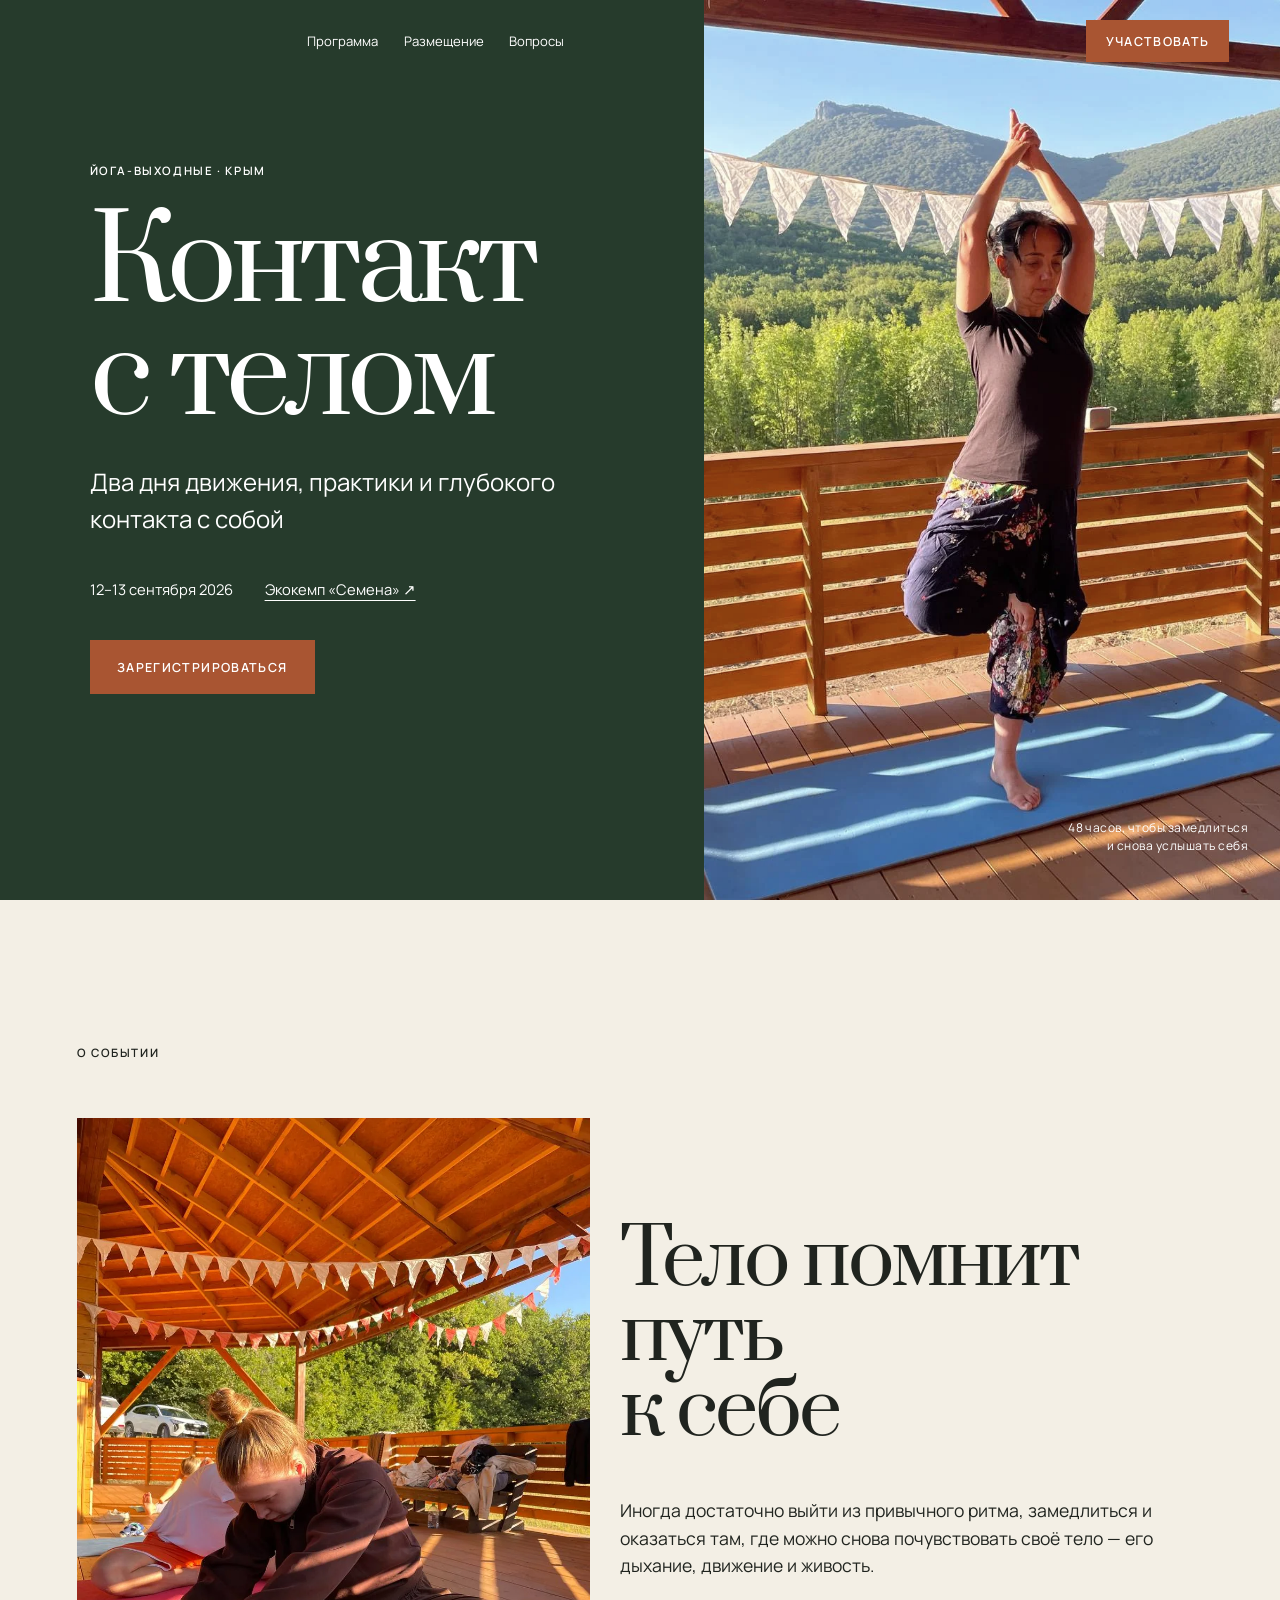
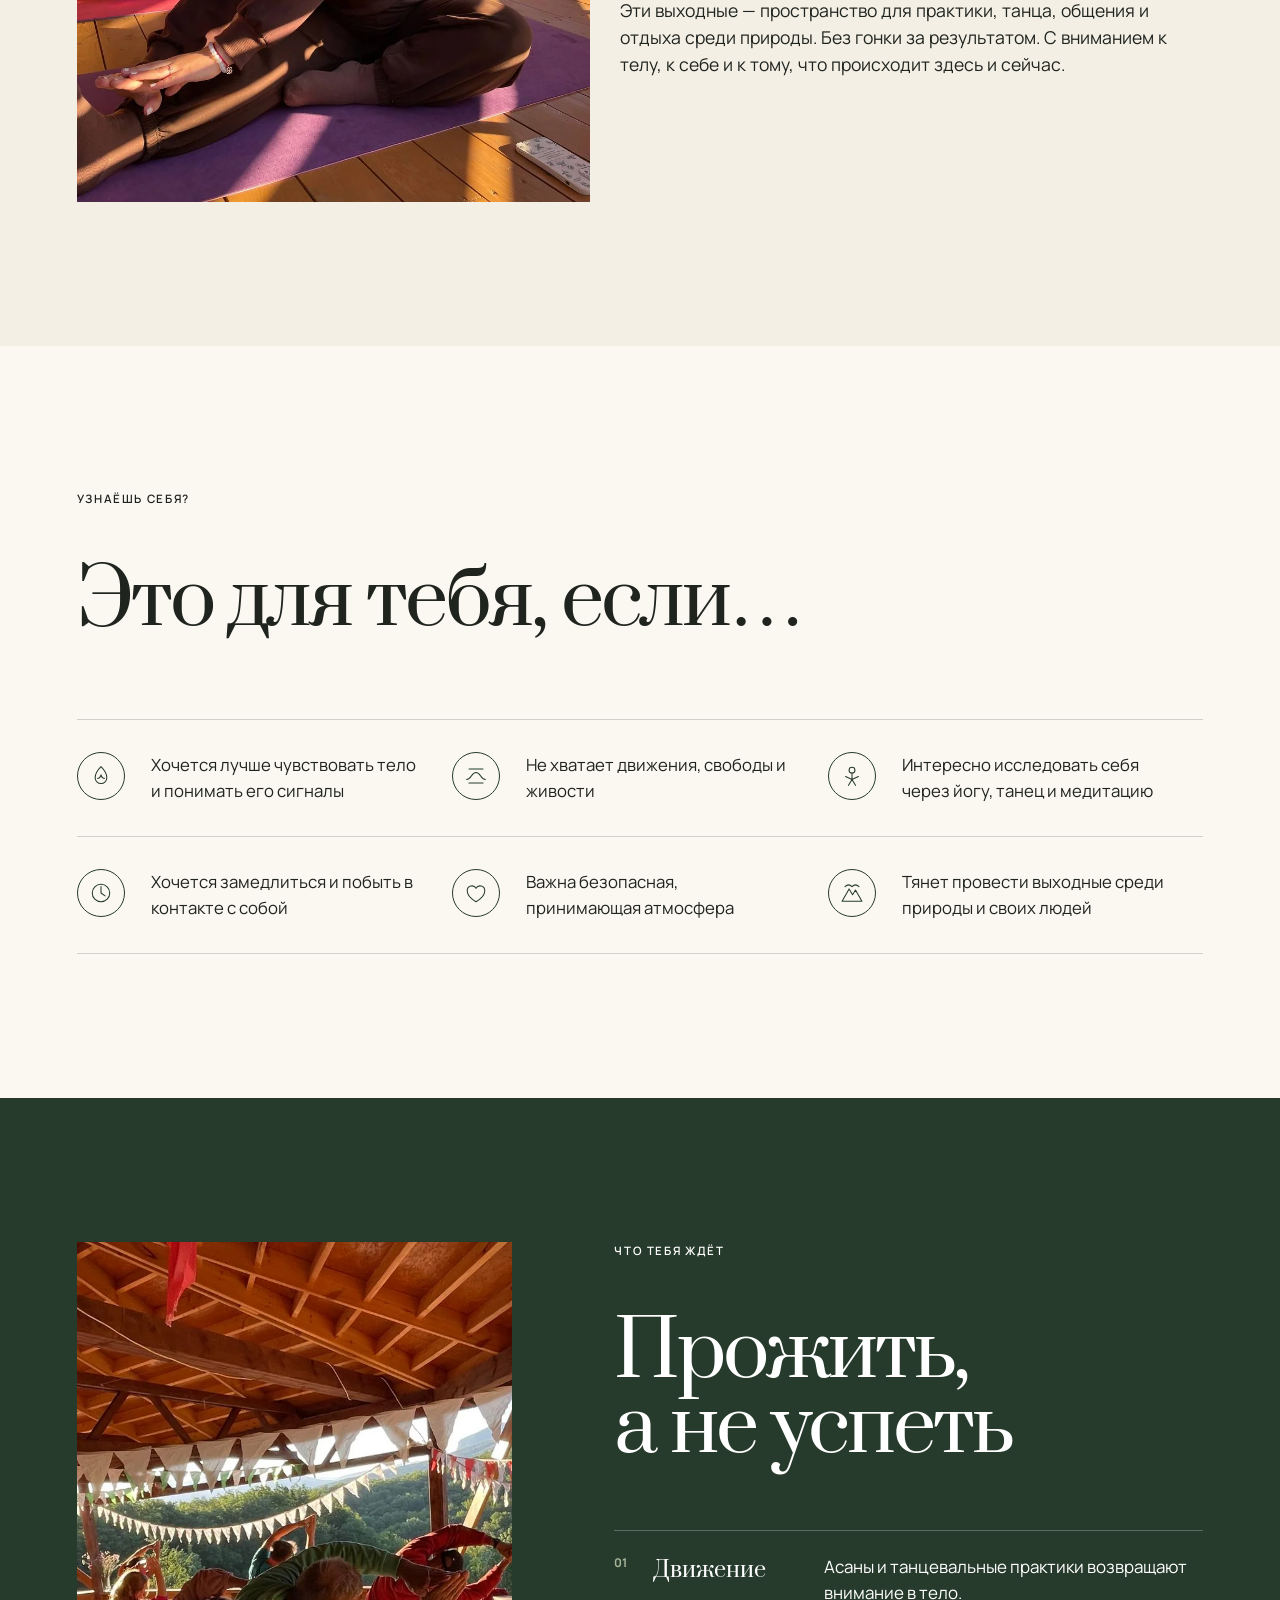
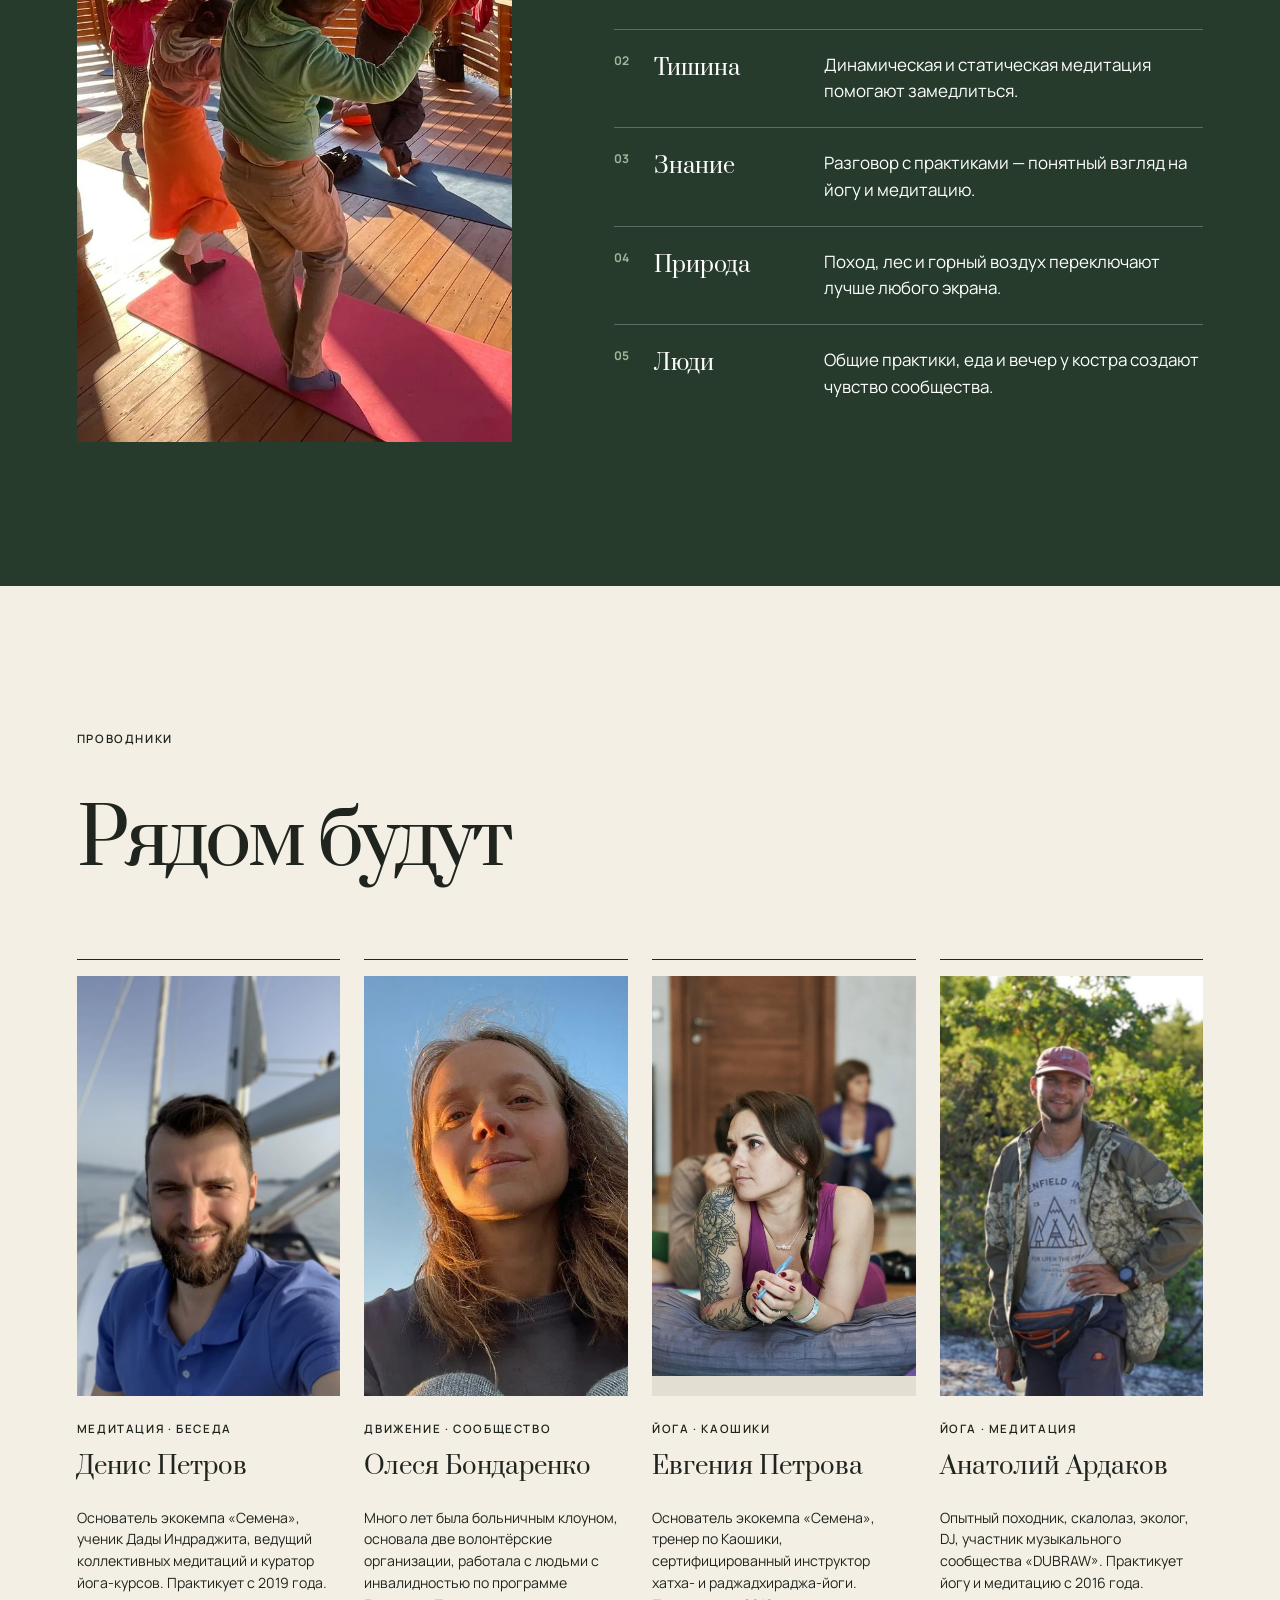
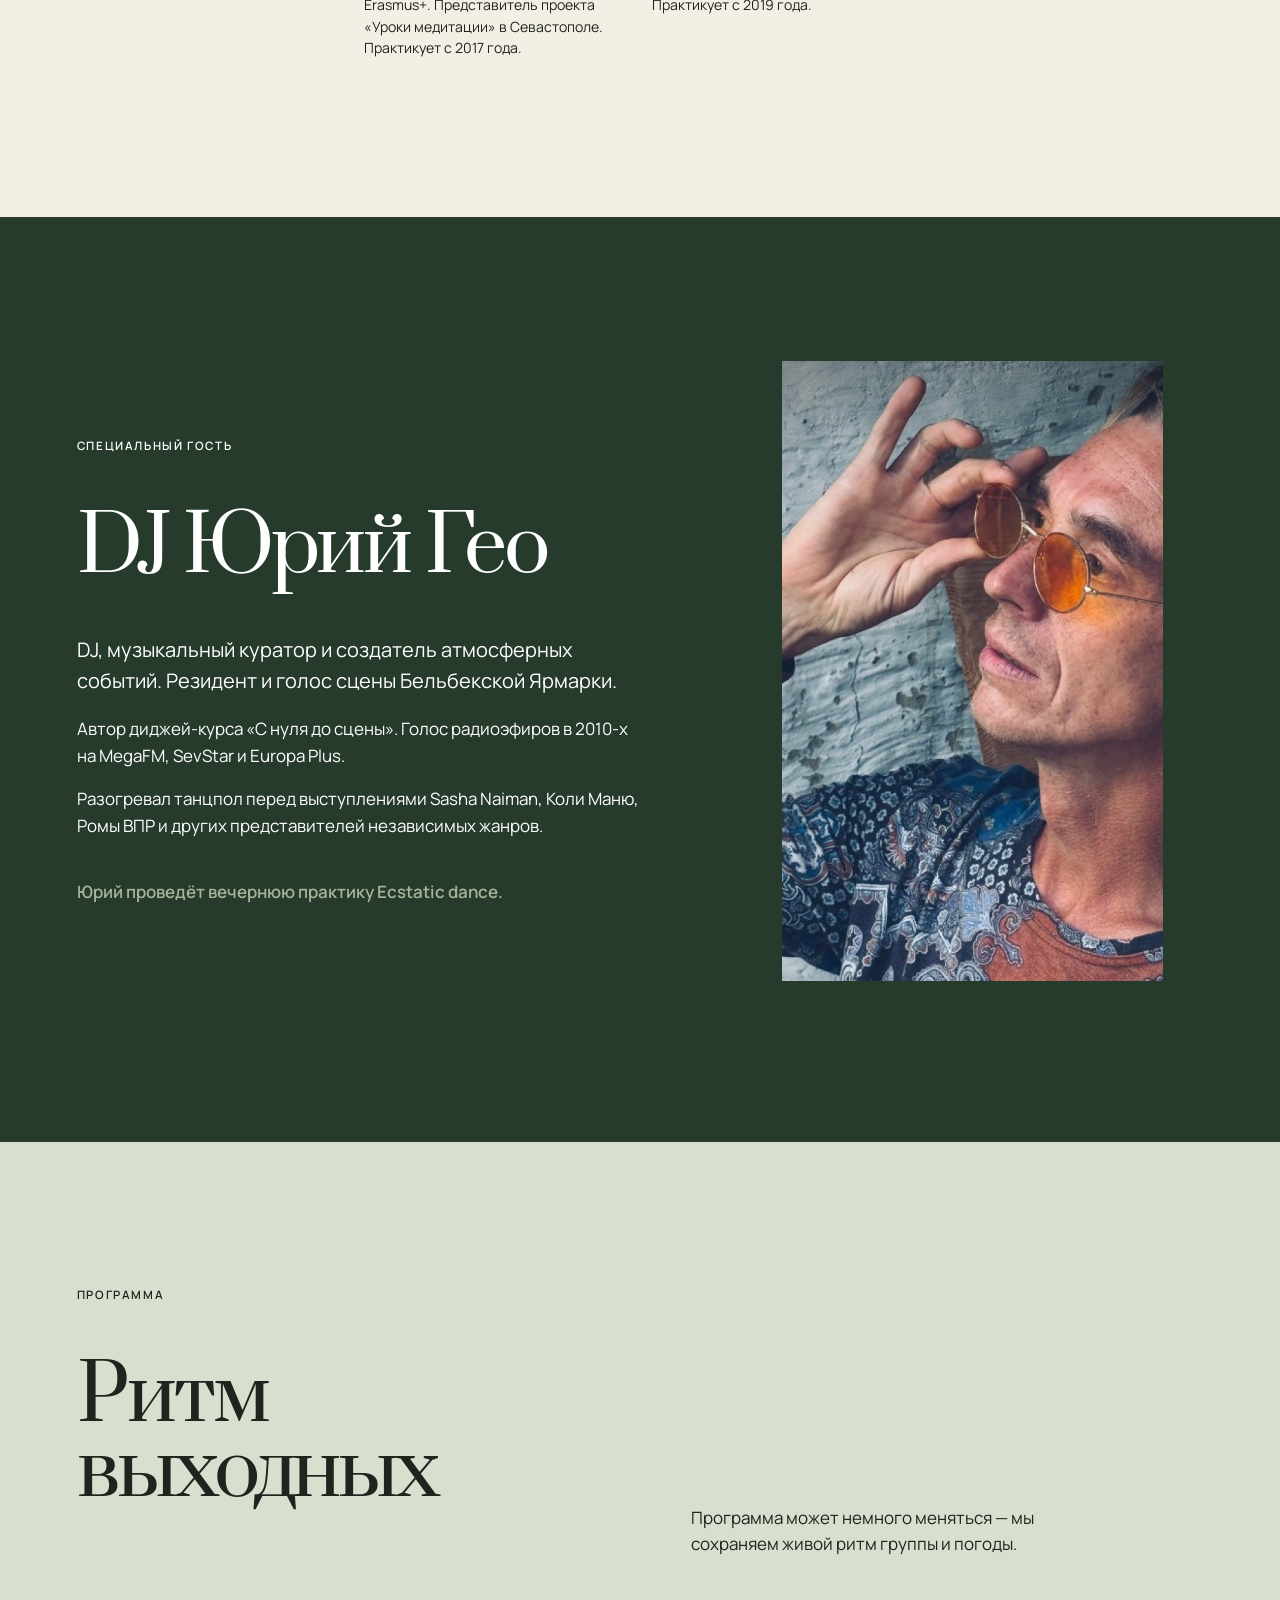
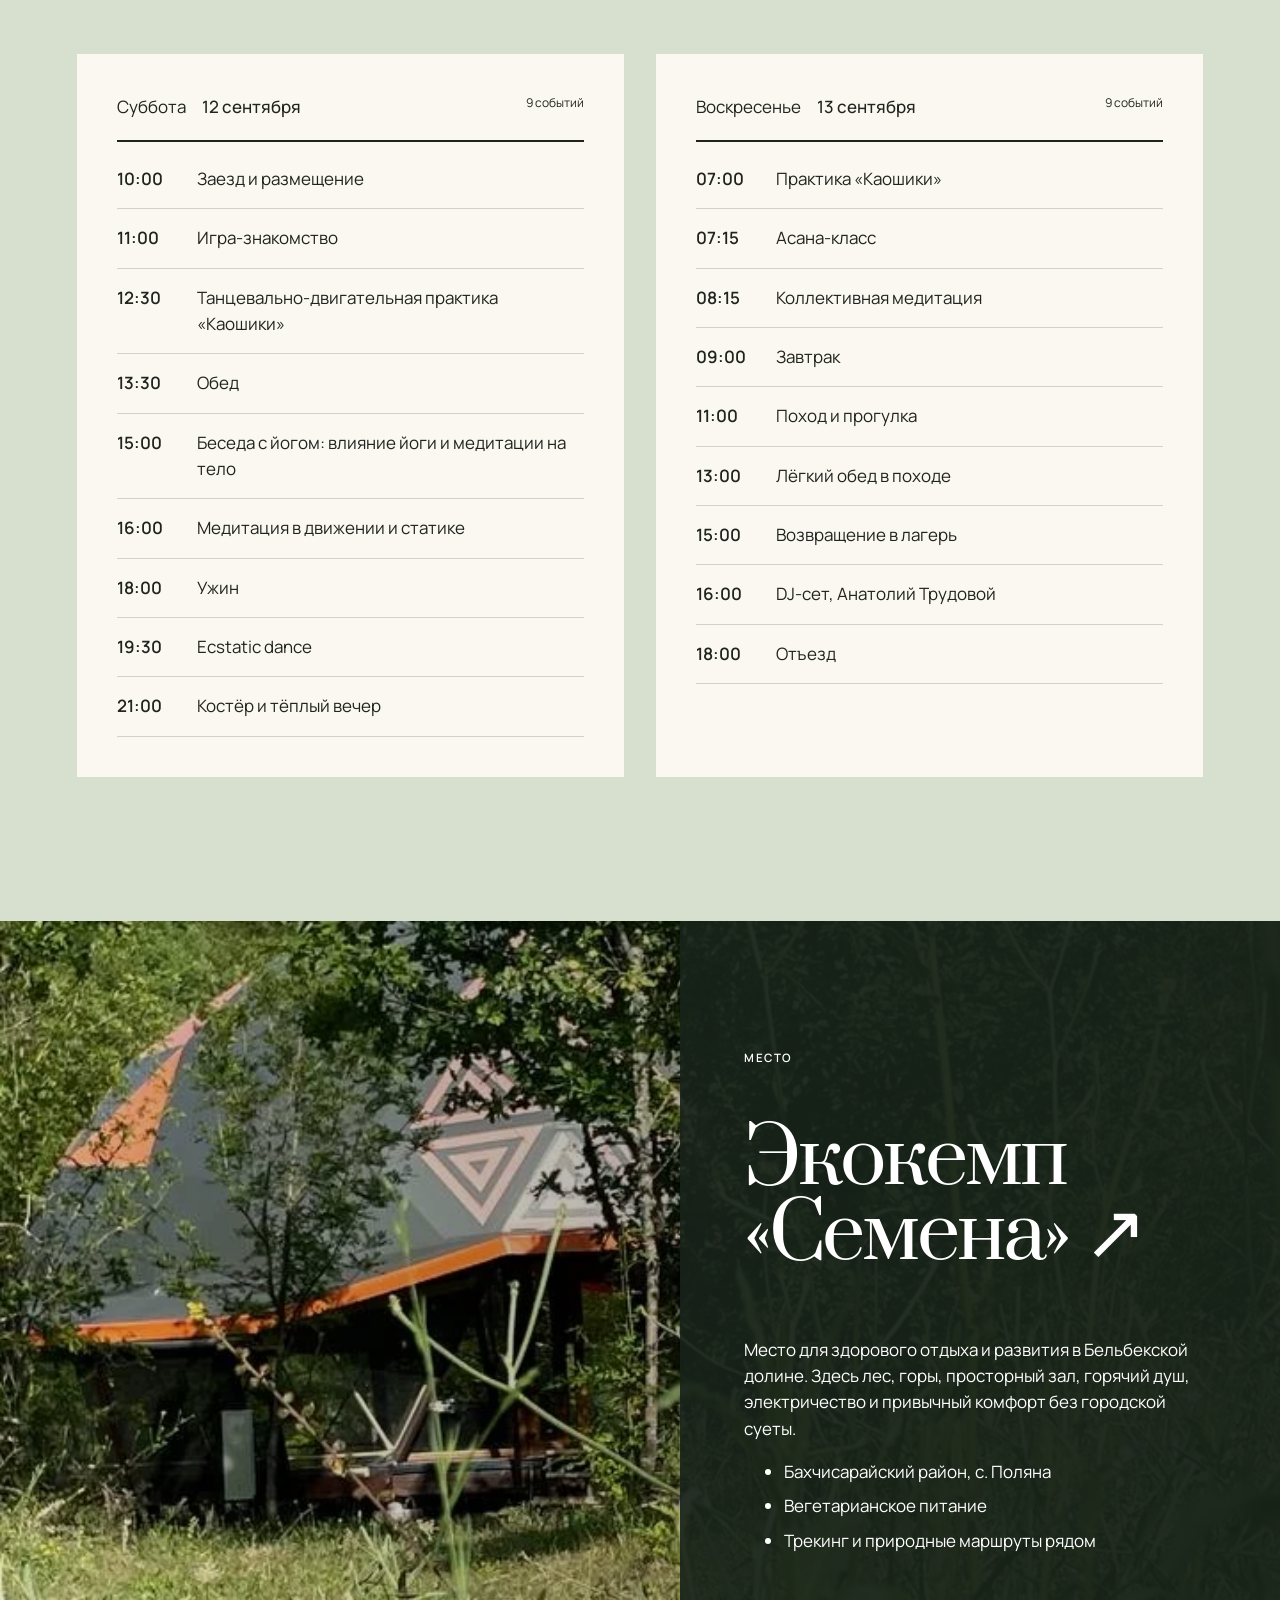
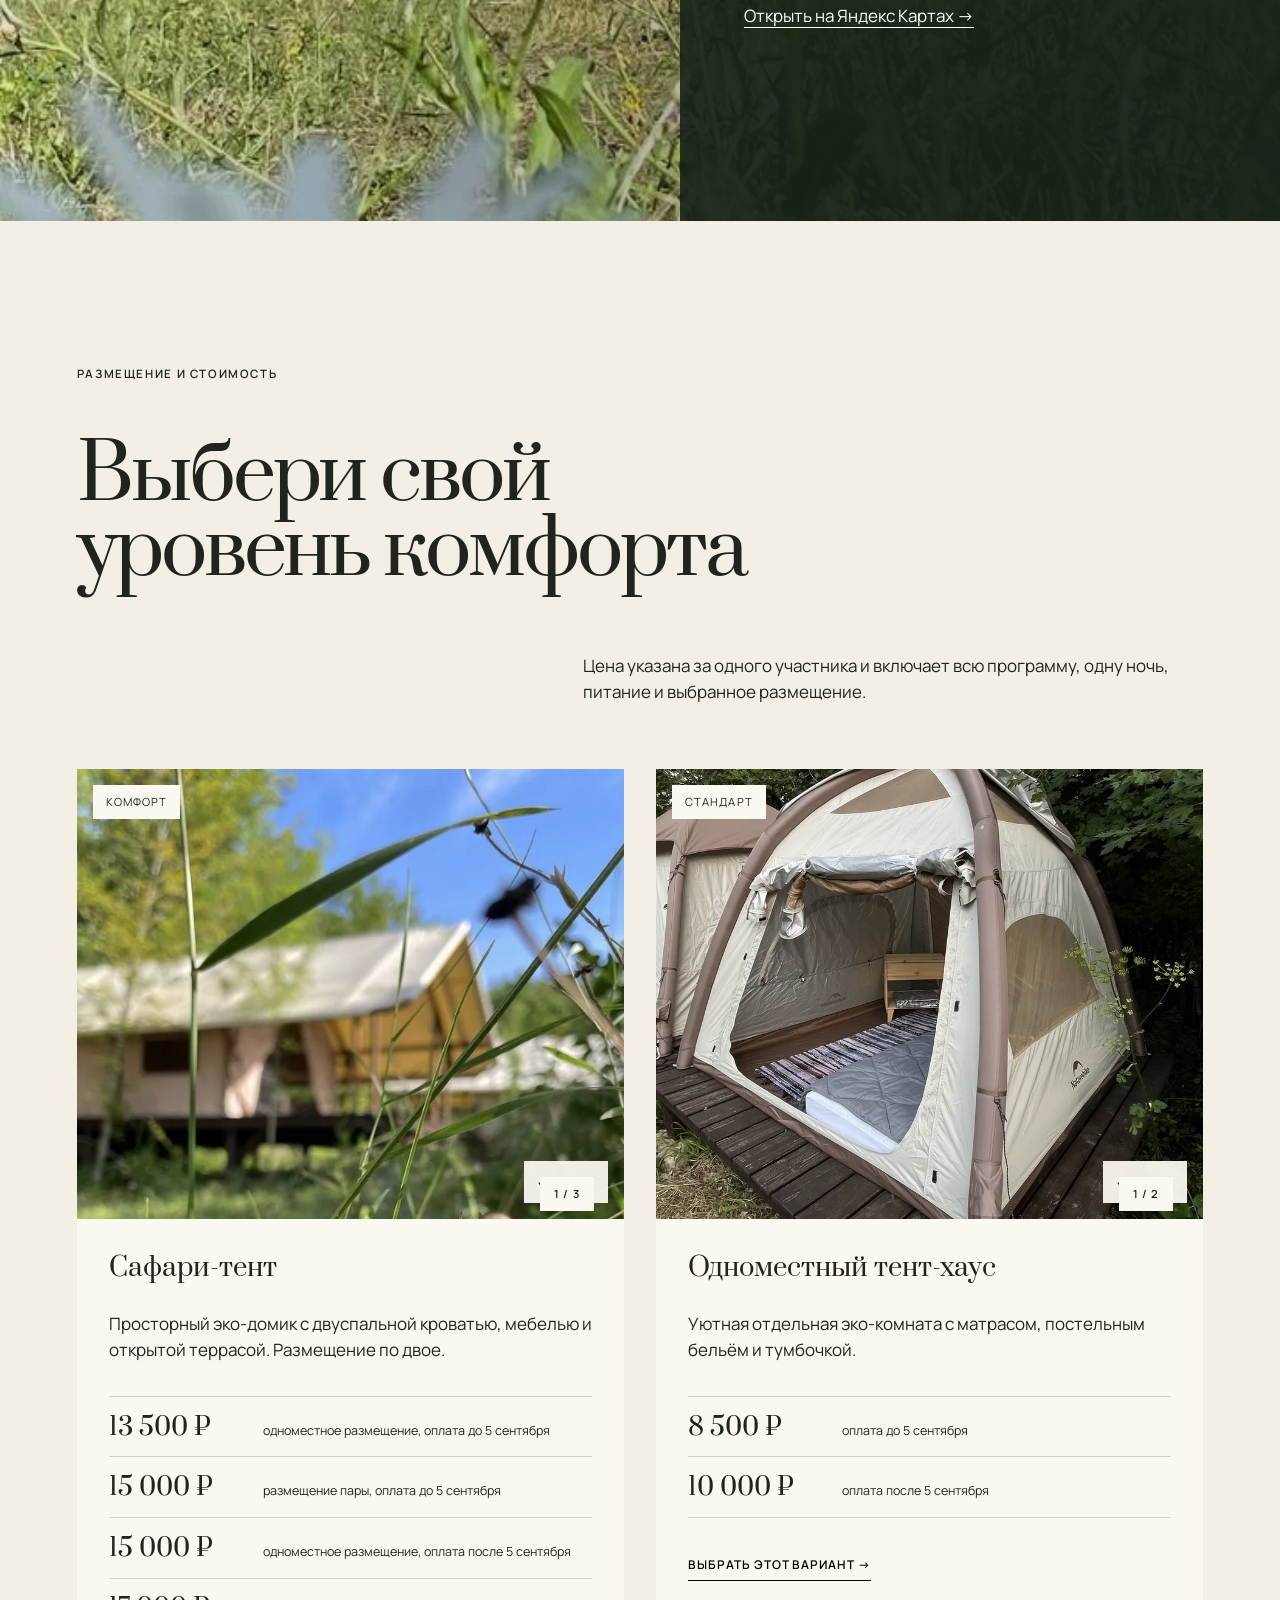
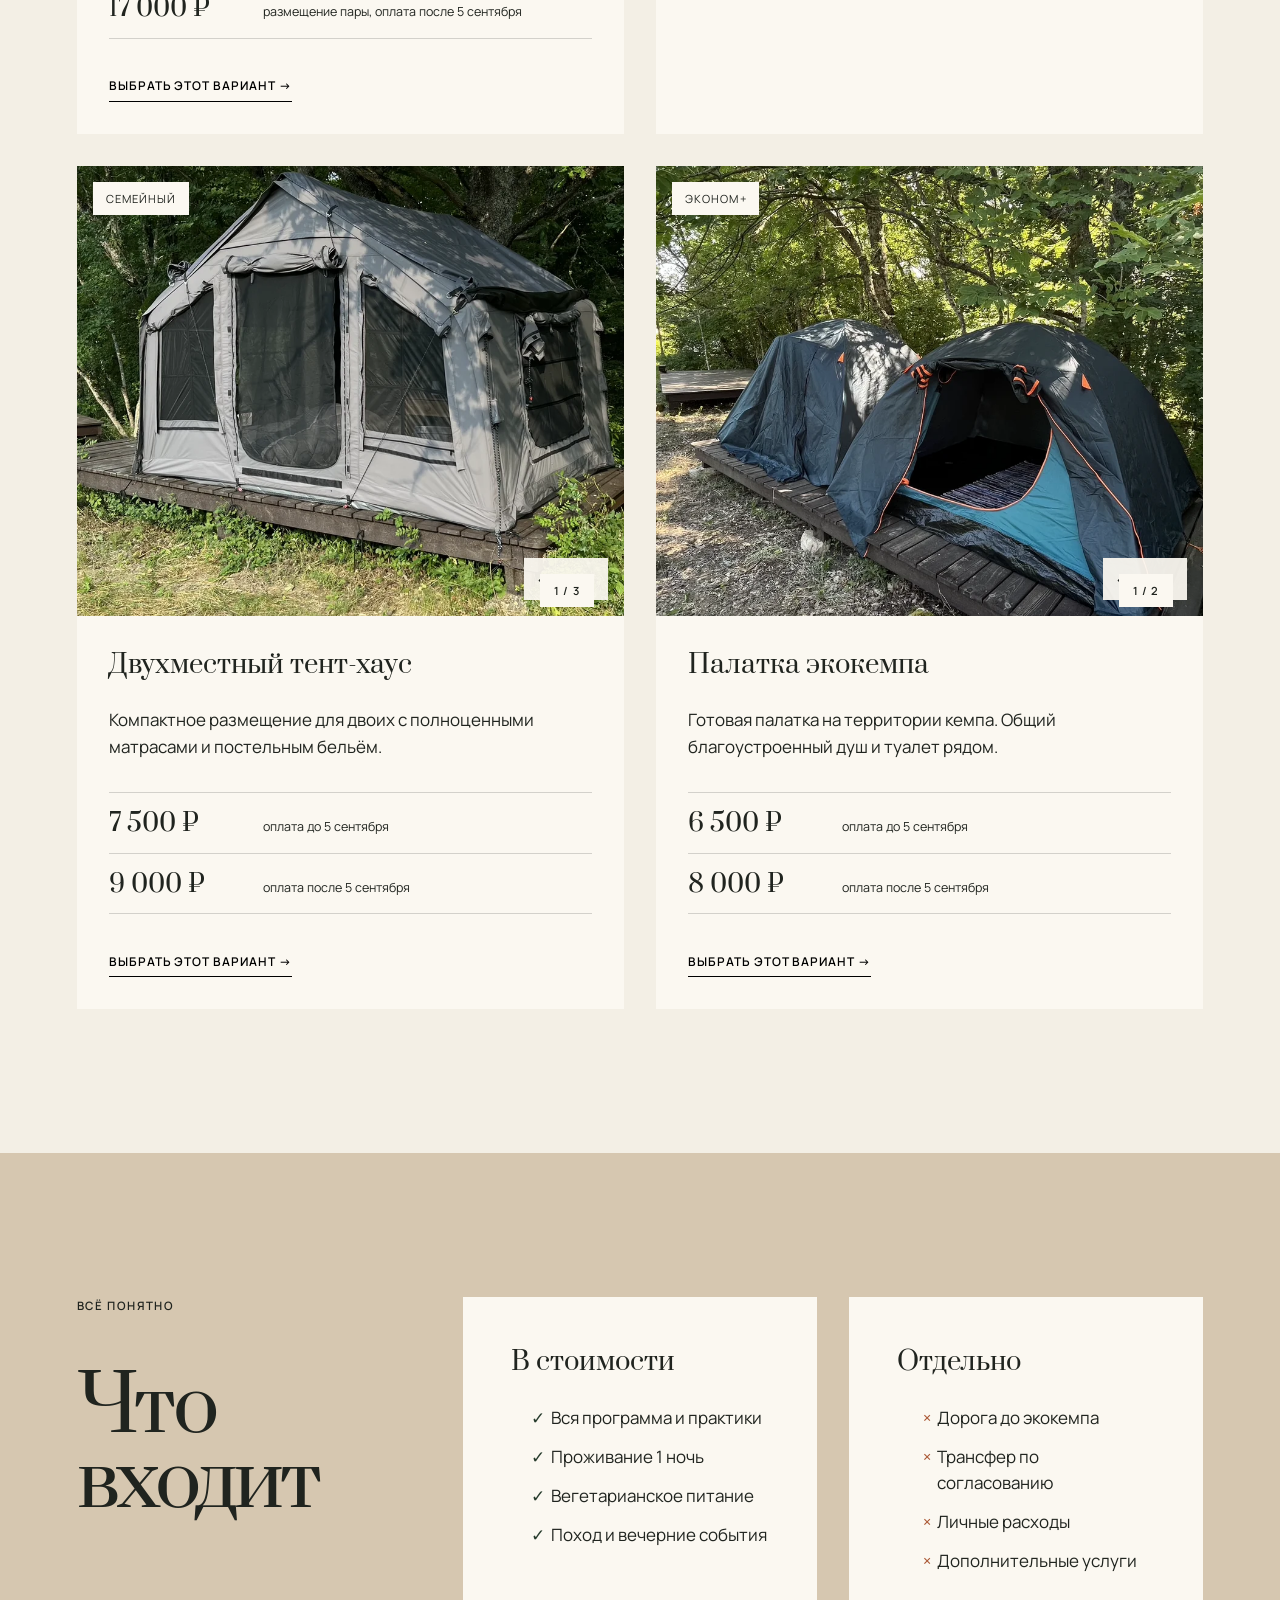
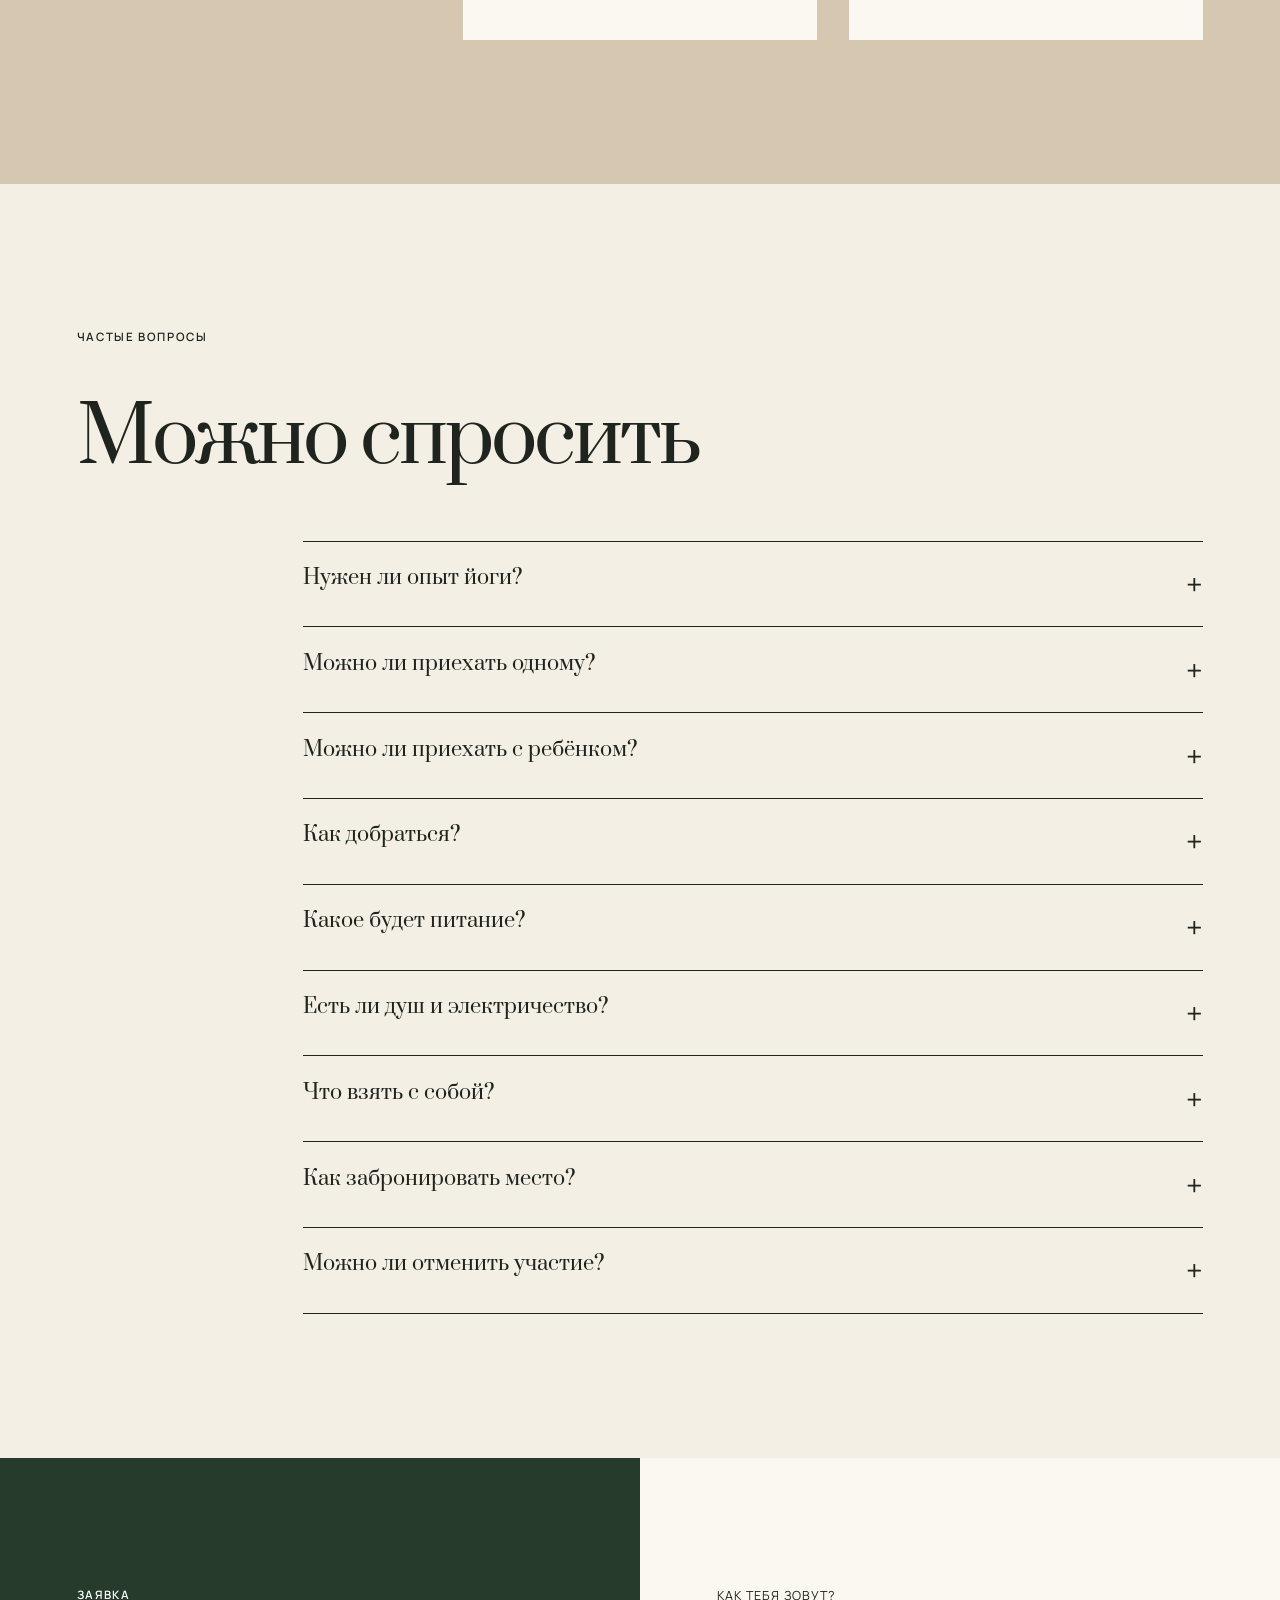
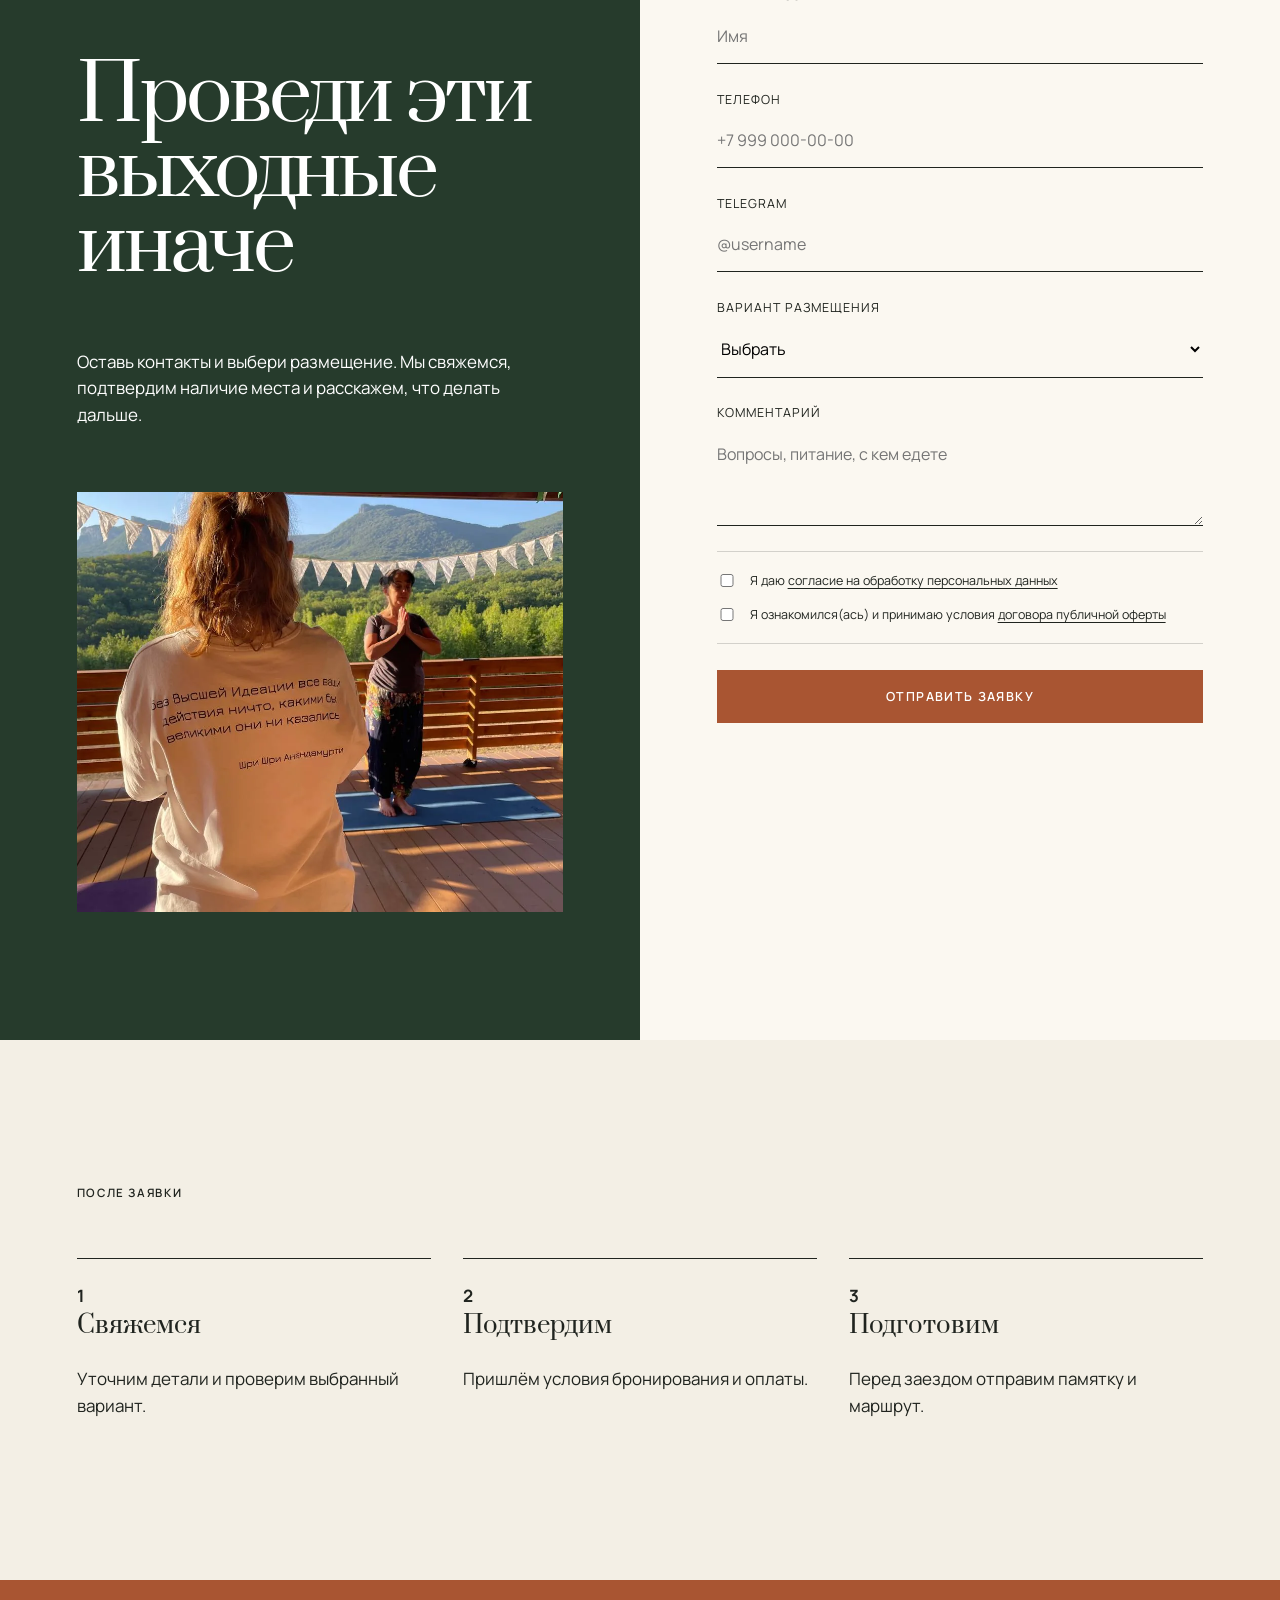
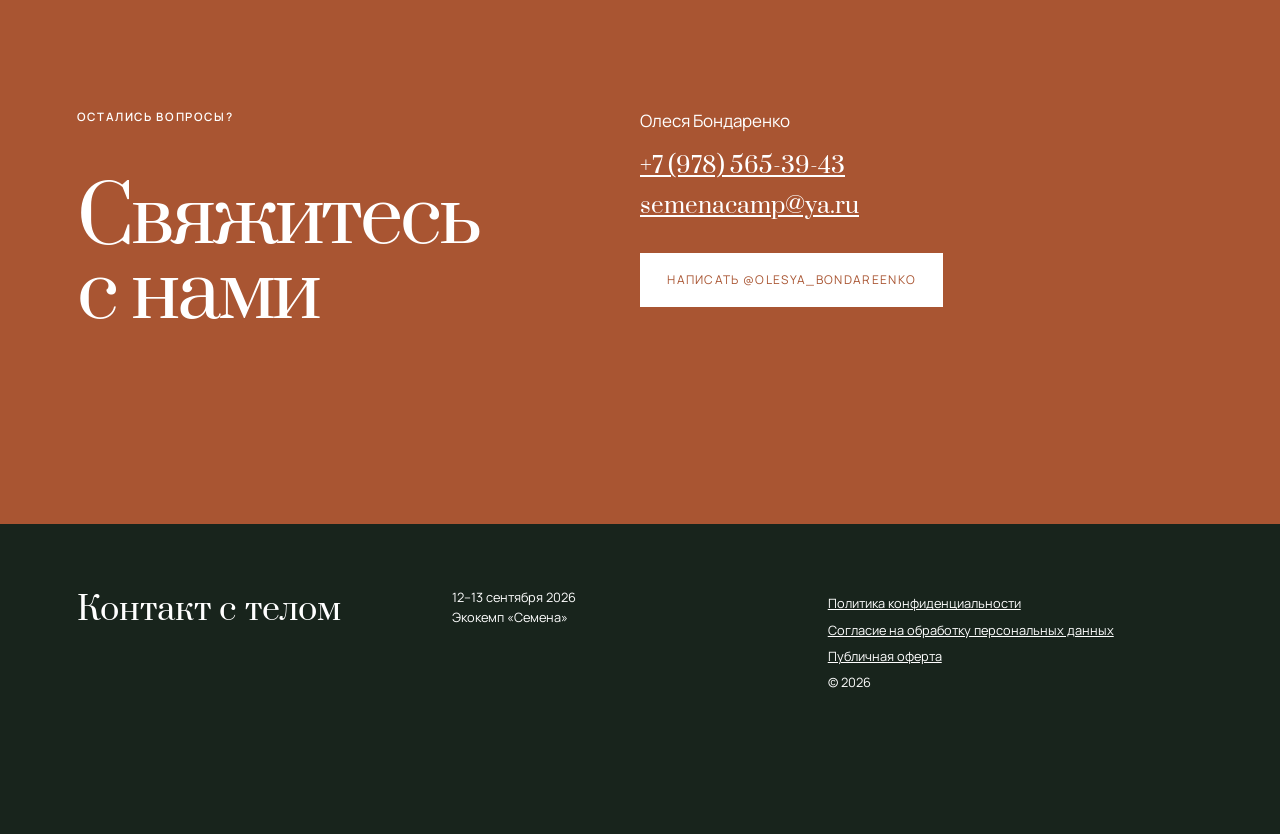
==== commit 6cd32d19: "Обновление дизайна сайта" ====
--- a/index.html
+++ b/index.html
@@ -10,14 +10,13 @@
   <meta property="og:image" content="assets/images/niyati.webp">
   <meta name="theme-color" content="#263b2c">
   <link rel="icon" href="favicon.svg" type="image/svg+xml">
-  <link rel="stylesheet" href="styles.css?v=5">
-  <script defer src="content.js?v=4"></script>
-  <script defer src="script.js?v=5"></script>
+  <link rel="stylesheet" href="styles.css?v=6">
+  <script defer src="content.js?v=5"></script>
+  <script defer src="script.js?v=6"></script>
 </head>
 <body>
   <a class="skip" href="#main">К содержанию</a>
   <header class="topbar">
-    <a class="brand" href="#top" aria-label="В начало">КТ</a>
     <nav aria-label="Основная навигация"><a href="#program">Программа</a><a href="#stay">Размещение</a><a href="#faq">Вопросы</a></nav>
     <a class="button button-small" href="#registration" data-track="register_header">Участвовать</a>
   </header>
@@ -27,7 +26,7 @@
       <div class="hero-copy reveal">
         <p class="eyebrow">Йога-выходные · Крым</p>
         <h1>Контакт<br>с телом</h1>
-        <p class="hero-lead">Два дня движения, практики и глубокого контакта с собой.</p>
+        <p class="hero-lead">Два дня движения, практики и глубокого контакта с собой</p>
         <div class="event-facts"><span>12–13 сентября 2026</span><a href="https://semenacamp.ru/" target="_blank" rel="noopener" data-track="venue_hero">Экокемп «Семена» ↗</a></div>
         <a class="button" href="#registration" data-track="register_hero">Зарегистрироваться</a>
       </div>
@@ -36,7 +35,7 @@
     </section>
 
     <section class="intro section">
-      <p class="section-no">01 / О событии</p>
+      <p class="section-no">О событии</p>
       <div class="intro-grid">
         <figure class="wide-photo"><img src="assets/images/block01.webp" alt="Практика растяжки в открытом зале экокемпа" loading="lazy" width="960" height="1280"></figure>
         <div class="intro-copy">
@@ -47,7 +46,7 @@
     </section>
 
     <section class="section for-you">
-      <p class="section-no">02 / Узнаёшь себя?</p>
+      <p class="section-no">Узнаёшь себя?</p>
       <h2>Это для тебя, если…</h2>
       <div class="statements">
         <p><span class="statement-icon" aria-hidden="true"><svg viewBox="0 0 48 48"><path d="M24 8c-7 7-10 13-10 19a10 10 0 0 0 20 0c0-6-3-12-10-19Z"/><path d="M18 28c3 0 5-2 6-6 1 4 3 6 6 6"/></svg></span>Хочется лучше чувствовать тело и понимать его сигналы</p>
@@ -61,39 +60,51 @@
 
     <section class="section experience">
       <div class="experience-photo"><img src="assets/images/block03.webp" alt="Танцевально-двигательная практика в открытом зале" loading="lazy" width="960" height="1280"></div>
-      <div><p class="section-no">03 / Что тебя ждёт</p><h2>Прожить,<br>а не успеть</h2><div class="benefits"><article><b>01</b><h3>Движение</h3><p>Асаны и танцевальные практики возвращают внимание в тело.</p></article><article><b>02</b><h3>Тишина</h3><p>Динамическая и статическая медитация помогают замедлиться.</p></article><article><b>03</b><h3>Знание</h3><p>Разговор с практиками — понятный взгляд на йогу и медитацию.</p></article><article><b>04</b><h3>Природа</h3><p>Поход, лес и горный воздух переключают лучше любого экрана.</p></article><article><b>05</b><h3>Люди</h3><p>Общие практики, еда и вечер у костра создают чувство сообщества.</p></article></div></div>
+      <div><p class="section-no">Что тебя ждёт</p><h2>Прожить,<br>а не успеть</h2><div class="benefits"><article><b>01</b><h3>Движение</h3><p>Асаны и танцевальные практики возвращают внимание в тело.</p></article><article><b>02</b><h3>Тишина</h3><p>Динамическая и статическая медитация помогают замедлиться.</p></article><article><b>03</b><h3>Знание</h3><p>Разговор с практиками — понятный взгляд на йогу и медитацию.</p></article><article><b>04</b><h3>Природа</h3><p>Поход, лес и горный воздух переключают лучше любого экрана.</p></article><article><b>05</b><h3>Люди</h3><p>Общие практики, еда и вечер у костра создают чувство сообщества.</p></article></div></div>
     </section>
 
     <section class="section teachers">
-      <p class="section-no">04 / Проводники</p><h2>Рядом будут</h2>
+      <p class="section-no">Проводники</p><h2>Рядом будут</h2>
       <div class="teacher-grid" id="teachers"></div>
     </section>
 
+    <section class="section special-guest">
+      <div class="special-guest-copy">
+        <p class="section-no">Специальный гость</p>
+        <h2>DJ Юрий Гео</h2>
+        <p class="guest-lead">DJ, музыкальный куратор и создатель атмосферных событий. Резидент и голос сцены Бельбекской Ярмарки.</p>
+        <p>Автор диджей-курса «С нуля до сцены». Голос радиоэфиров в 2010-х на MegaFM, SevStar и Europa Plus.</p>
+        <p>Разогревал танцпол перед выступлениями Sasha Naiman, Коли Маню, Ромы ВПР и других представителей независимых жанров.</p>
+        <p class="guest-practice">Юрий проведёт вечернюю практику Ecstatic dance.</p>
+      </div>
+      <figure class="special-guest-photo"><img src="assets/images/yuri-geo.jpg" alt="DJ Юрий Гео" loading="lazy" width="900" height="900"></figure>
+    </section>
+
     <section class="section program" id="program">
-      <div class="program-head"><div><p class="section-no">05 / Программа</p><h2>Ритм<br>выходных</h2></div><p>Программа может немного меняться — мы сохраняем живой ритм группы и погоды.</p></div>
+      <div class="program-head"><div><p class="section-no">Программа</p><h2>Ритм<br>выходных</h2></div><p>Программа может немного меняться — мы сохраняем живой ритм группы и погоды.</p></div>
       <div class="days" id="program-days"></div>
     </section>
 
     <section class="place">
       <img src="assets/images/block06.webp" alt="Эко-домик среди зелени и цветов" loading="lazy" width="720" height="1280">
-      <div class="place-card"><p class="section-no">06 / Место</p><h2><a href="https://semenacamp.ru" target="_blank" rel="noopener" data-track="venue">Экокемп<br>«Семена» ↗</a></h2><p>Место для здорового отдыха и развития в Бельбекской долине. Здесь лес, горы, просторный зал, горячий душ, электричество и привычный комфорт без городской суеты.</p><ul><li>Бахчисарайский район, с. Поляна</li><li>Вегетарианское питание</li><li>Трекинг и природные маршруты рядом</li></ul><a class="text-link" href="https://yandex.ru/maps/org/ekokemp_semena/129732978146/?ll=33.889394%2C44.550893&amp;z=15.78" target="_blank" rel="noopener">Открыть на Яндекс Картах →</a></div>
+      <div class="place-card"><p class="section-no">Место</p><h2><a href="https://semenacamp.ru" target="_blank" rel="noopener" data-track="venue">Экокемп<br>«Семена» ↗</a></h2><p>Место для здорового отдыха и развития в Бельбекской долине. Здесь лес, горы, просторный зал, горячий душ, электричество и привычный комфорт без городской суеты.</p><ul><li>Бахчисарайский район, с. Поляна</li><li>Вегетарианское питание</li><li>Трекинг и природные маршруты рядом</li></ul><a class="text-link" href="https://yandex.ru/maps/org/ekokemp_semena/129732978146/?ll=33.889394%2C44.550893&amp;z=15.78" target="_blank" rel="noopener">Открыть на Яндекс Картах →</a></div>
     </section>
 
     <section class="section stay" id="stay">
-      <p class="section-no">07 / Размещение и стоимость</p><h2>Выбери свой<br>уровень комфорта</h2><p class="stay-note">Цена указана за одного участника и включает всю программу, одну ночь, питание и выбранное размещение.</p>
+      <p class="section-no">Размещение и стоимость</p><h2>Выбери свой<br>уровень комфорта</h2><p class="stay-note">Цена указана за одного участника и включает всю программу, одну ночь, питание и выбранное размещение.</p>
       <div class="stay-grid" id="accommodations"></div>
     </section>
 
     <section class="section included">
-      <div><p class="section-no">08 / Всё понятно</p><h2>Что входит</h2></div>
+      <div><p class="section-no">Всё понятно</p><h2>Что входит</h2></div>
       <div class="include-card yes"><h3>В стоимости</h3><ul><li>Вся программа и практики</li><li>Проживание 1 ночь</li><li>Вегетарианское питание</li><li>Поход и вечерние события</li></ul></div>
       <div class="include-card no"><h3>Отдельно</h3><ul><li>Дорога до экокемпа</li><li>Трансфер по согласованию</li><li>Личные расходы</li><li>Дополнительные услуги</li></ul></div>
     </section>
 
-    <section class="section faq" id="faq"><p class="section-no">09 / Частые вопросы</p><h2>Можно спросить</h2><div class="faq-list" id="faq-list"></div></section>
+    <section class="section faq" id="faq"><p class="section-no">Частые вопросы</p><h2>Можно спросить</h2><div class="faq-list" id="faq-list"></div></section>
 
     <section class="registration" id="registration">
-      <div class="registration-intro"><p class="section-no">10 / Заявка</p><h2>Проведи эти<br>выходные иначе</h2><p>Оставь контакты и выбери размещение. Мы свяжемся, подтвердим наличие места и расскажем, что делать дальше.</p><img src="assets/images/people.webp" alt="Участники практики в экокемпе" loading="lazy" width="960" height="1280"></div>
+      <div class="registration-intro"><p class="section-no">Заявка</p><h2>Проведи эти<br>выходные иначе</h2><p>Оставь контакты и выбери размещение. Мы свяжемся, подтвердим наличие места и расскажем, что делать дальше.</p><img src="assets/images/people.webp" alt="Участники практики в экокемпе" loading="lazy" width="960" height="1280"></div>
       <form id="signup-form" novalidate>
         <label>Как тебя зовут?<input name="name" autocomplete="name" required placeholder="Имя"></label>
         <label>Телефон<input name="phone" type="tel" autocomplete="tel" required placeholder="+7 999 000-00-00"></label>
--- a/styles.css
+++ b/styles.css
@@ -26,3 +26,19 @@
 .legal-checks{display:grid;gap:1rem;padding:1.2rem 0;border-top:1px solid var(--line);border-bottom:1px solid var(--line)}
 .legal-checks .consent span{line-height:1.45}
 .legal-checks a{text-underline-offset:3px}
+.topbar>.button{margin-left:auto}
+.teacher-grid{grid-template-columns:repeat(4,1fr)}
+.teacher-card img.teacher-image-contain{object-fit:contain;object-position:center top;background:#e3ded2}
+.special-guest{display:grid;grid-template-columns:1.1fr .9fr;gap:8vw;align-items:center;background:var(--green);color:white}
+.special-guest h2{margin-bottom:3rem}
+.special-guest-copy{max-width:700px}
+.guest-lead{font-size:1.25rem}
+.guest-practice{margin-top:2.5rem;color:var(--sage);font-weight:600}
+.special-guest-photo{height:620px}
+.special-guest-photo img{object-position:center}
+.price-list{display:grid;margin:2rem 0;border-top:1px solid var(--line)}
+.price-row{display:grid;grid-template-columns:minmax(120px,.42fr) 1fr;gap:1rem;align-items:baseline;padding:.8rem 0;border-bottom:1px solid var(--line)}
+.price-row b{font:400 1.55rem var(--serif)}
+.price-row span{font-size:.78rem}
+@media(min-width:801px) and (max-width:1100px){.teacher-grid{grid-template-columns:repeat(2,1fr)}}
+@media(max-width:800px){.special-guest{grid-template-columns:1fr;gap:3rem}.special-guest h2{margin-bottom:2rem}.special-guest-photo{height:auto;aspect-ratio:1}.teacher-card img,.teacher-placeholder{height:440px}.price-row{grid-template-columns:1fr;gap:.1rem}}
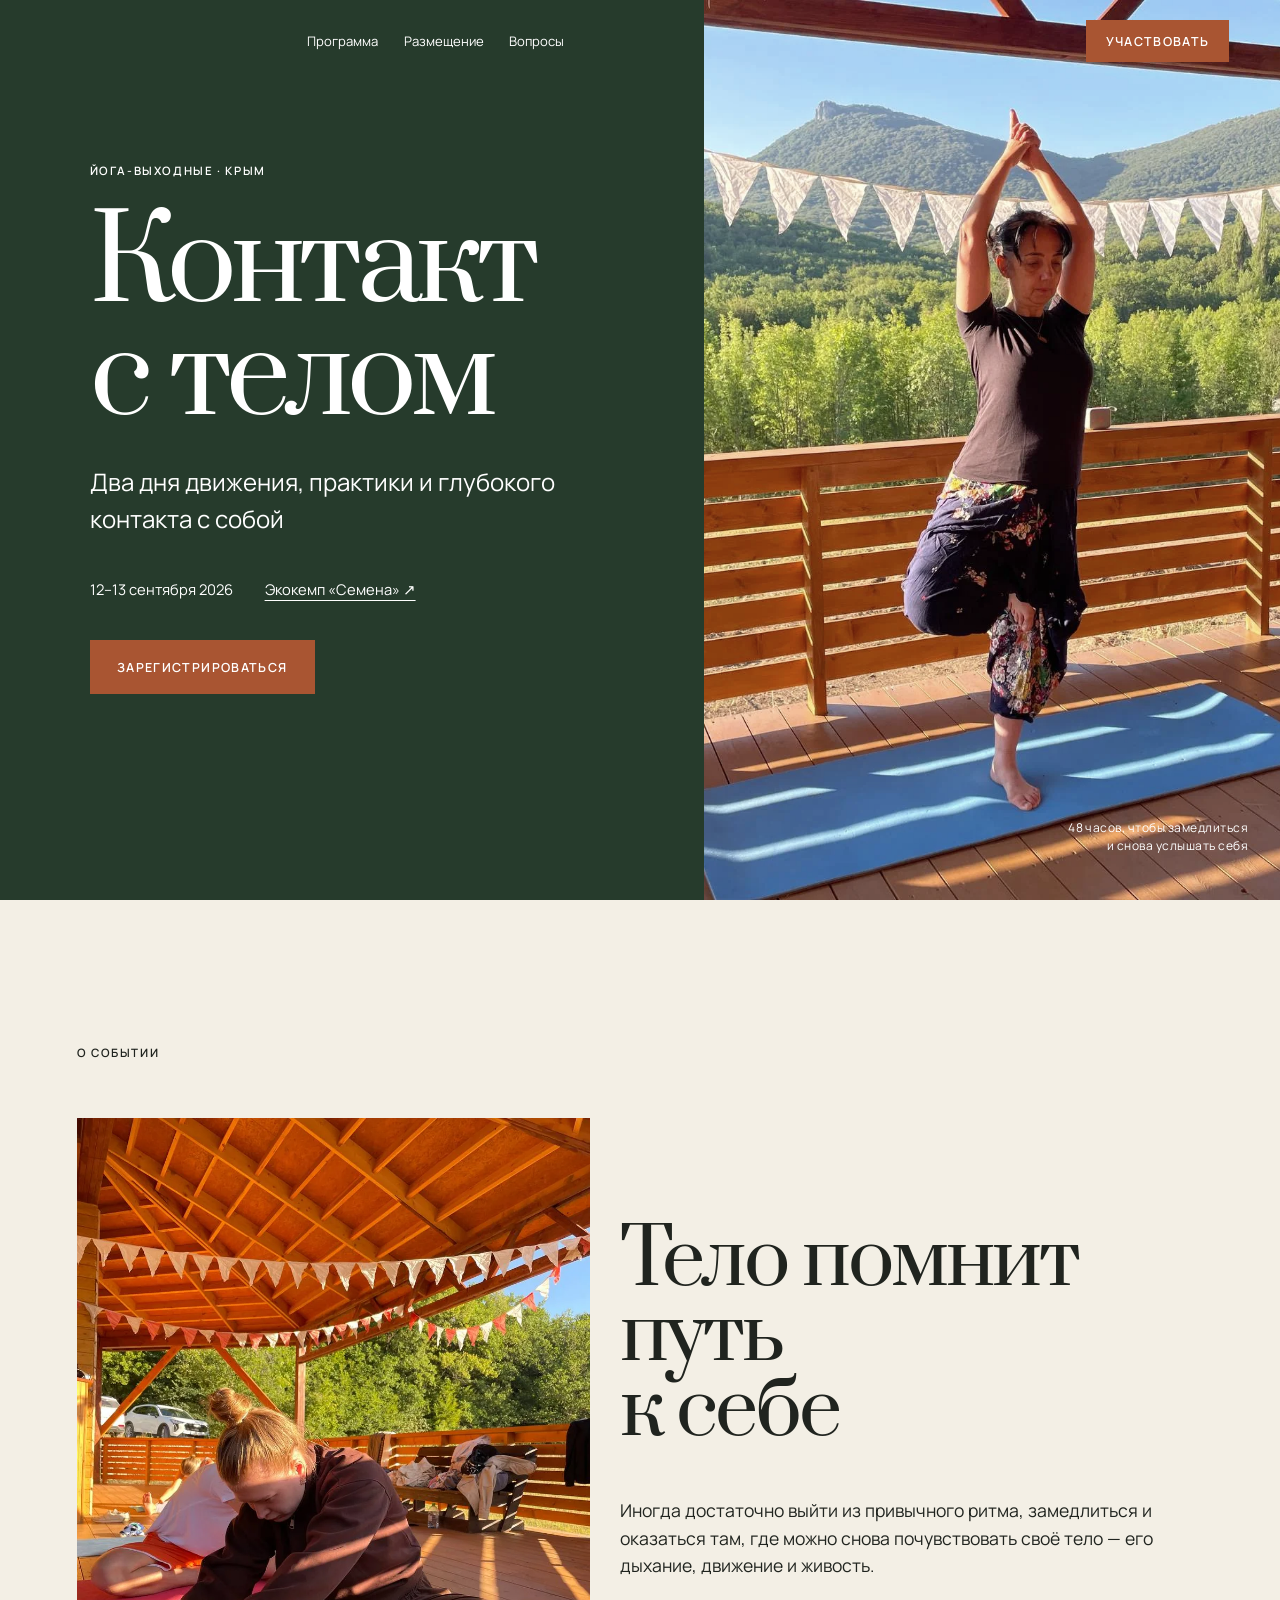
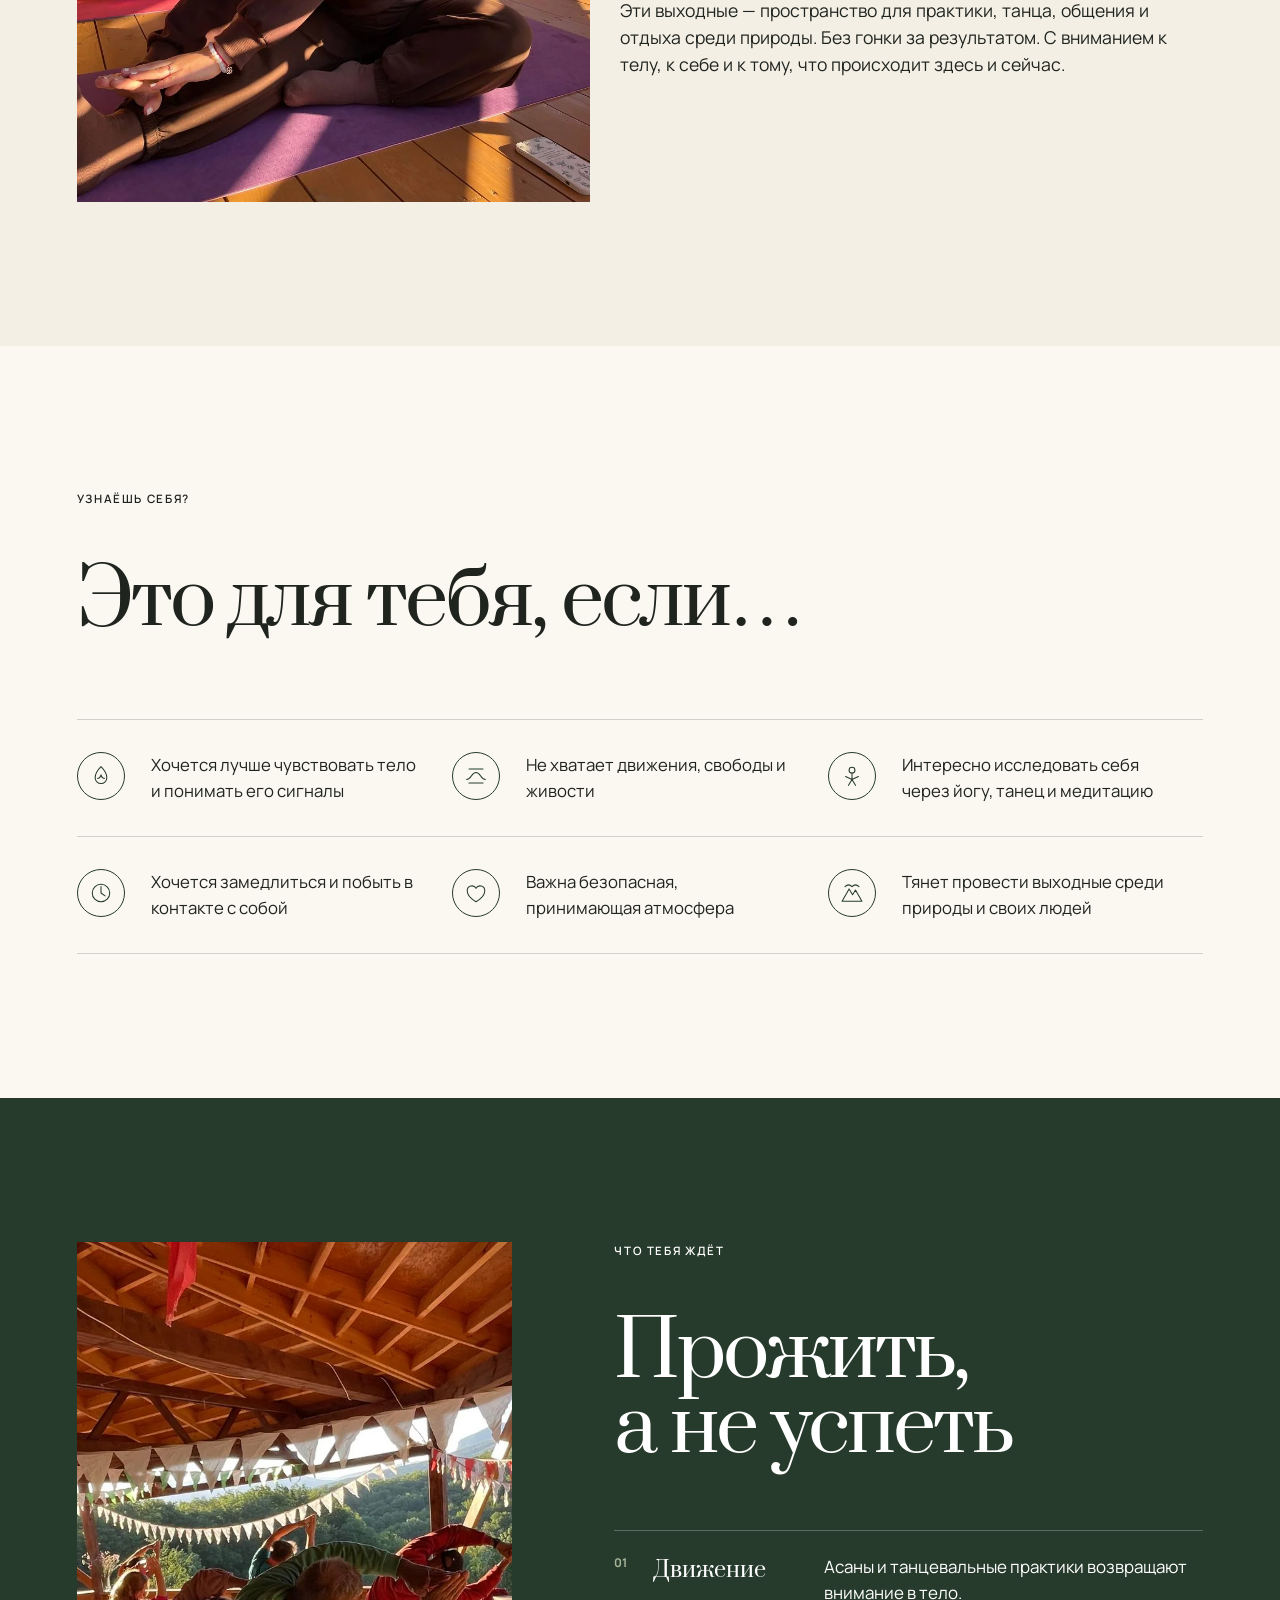
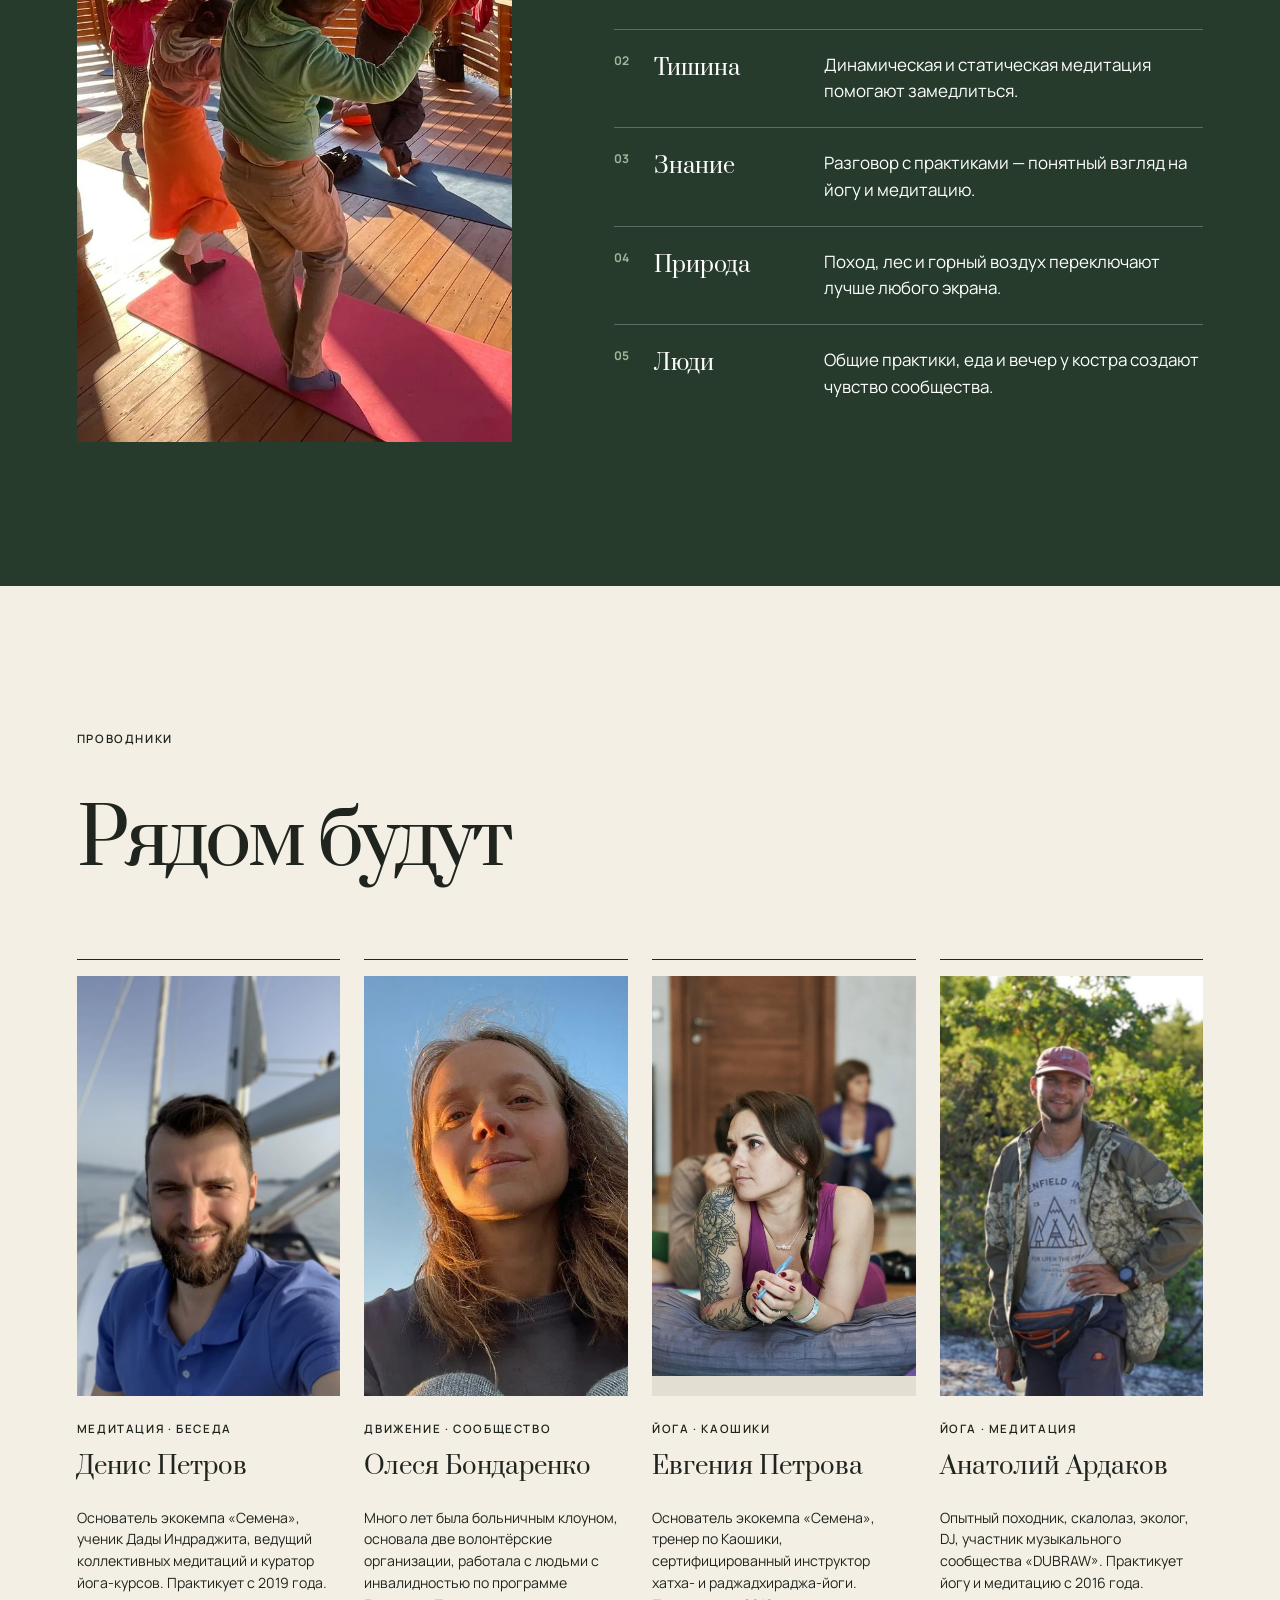
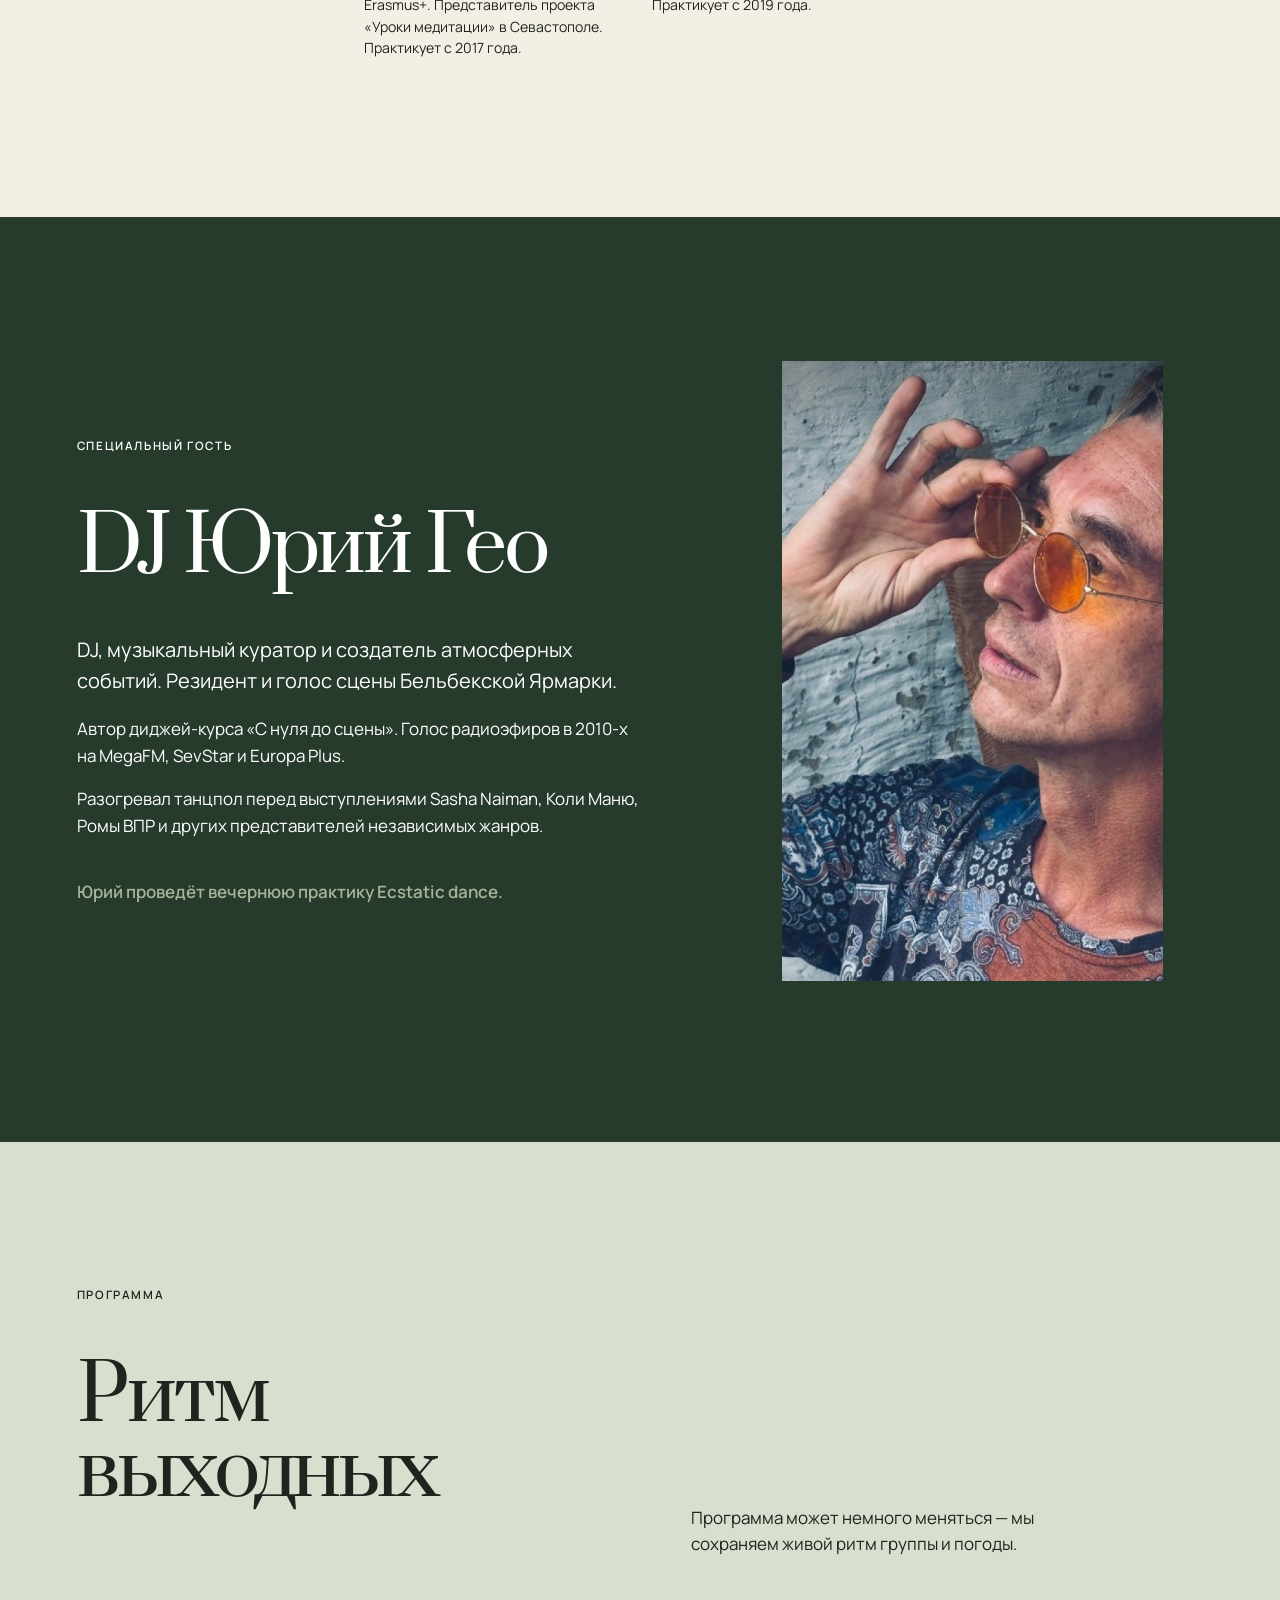
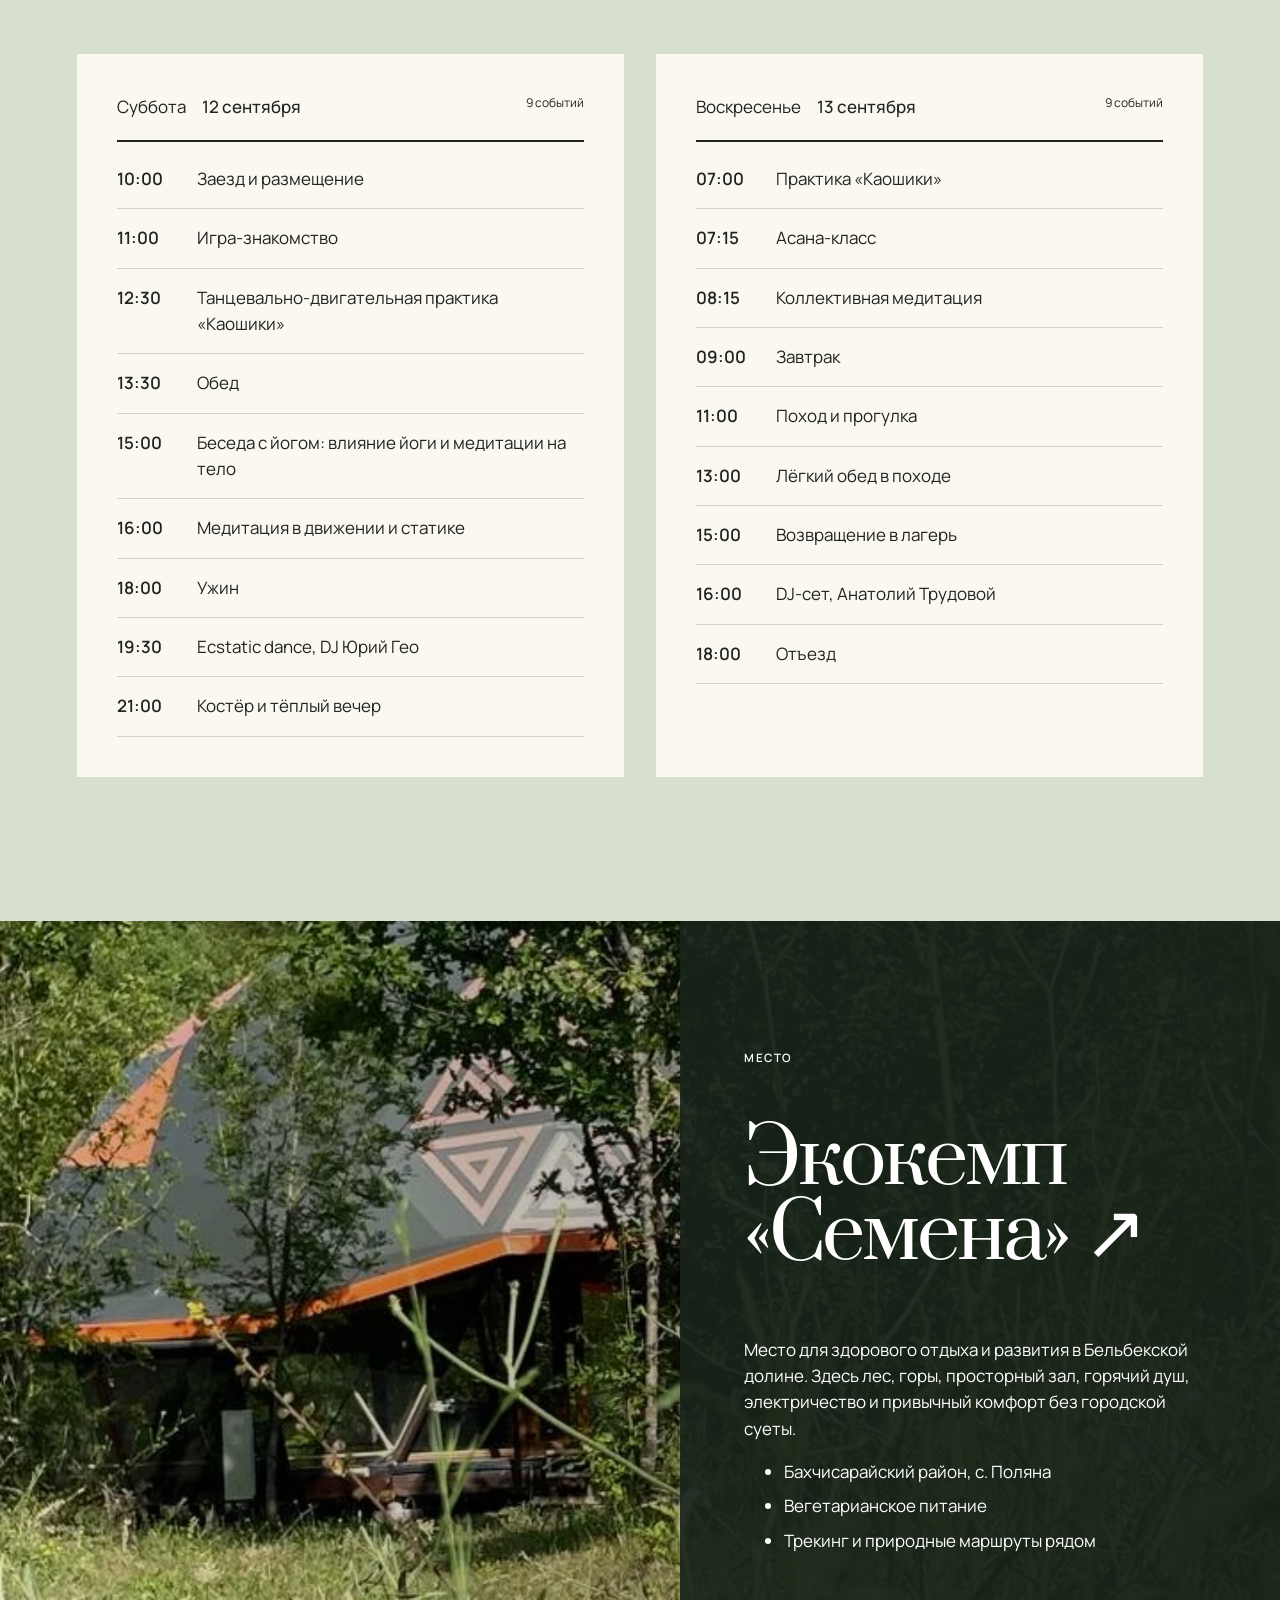
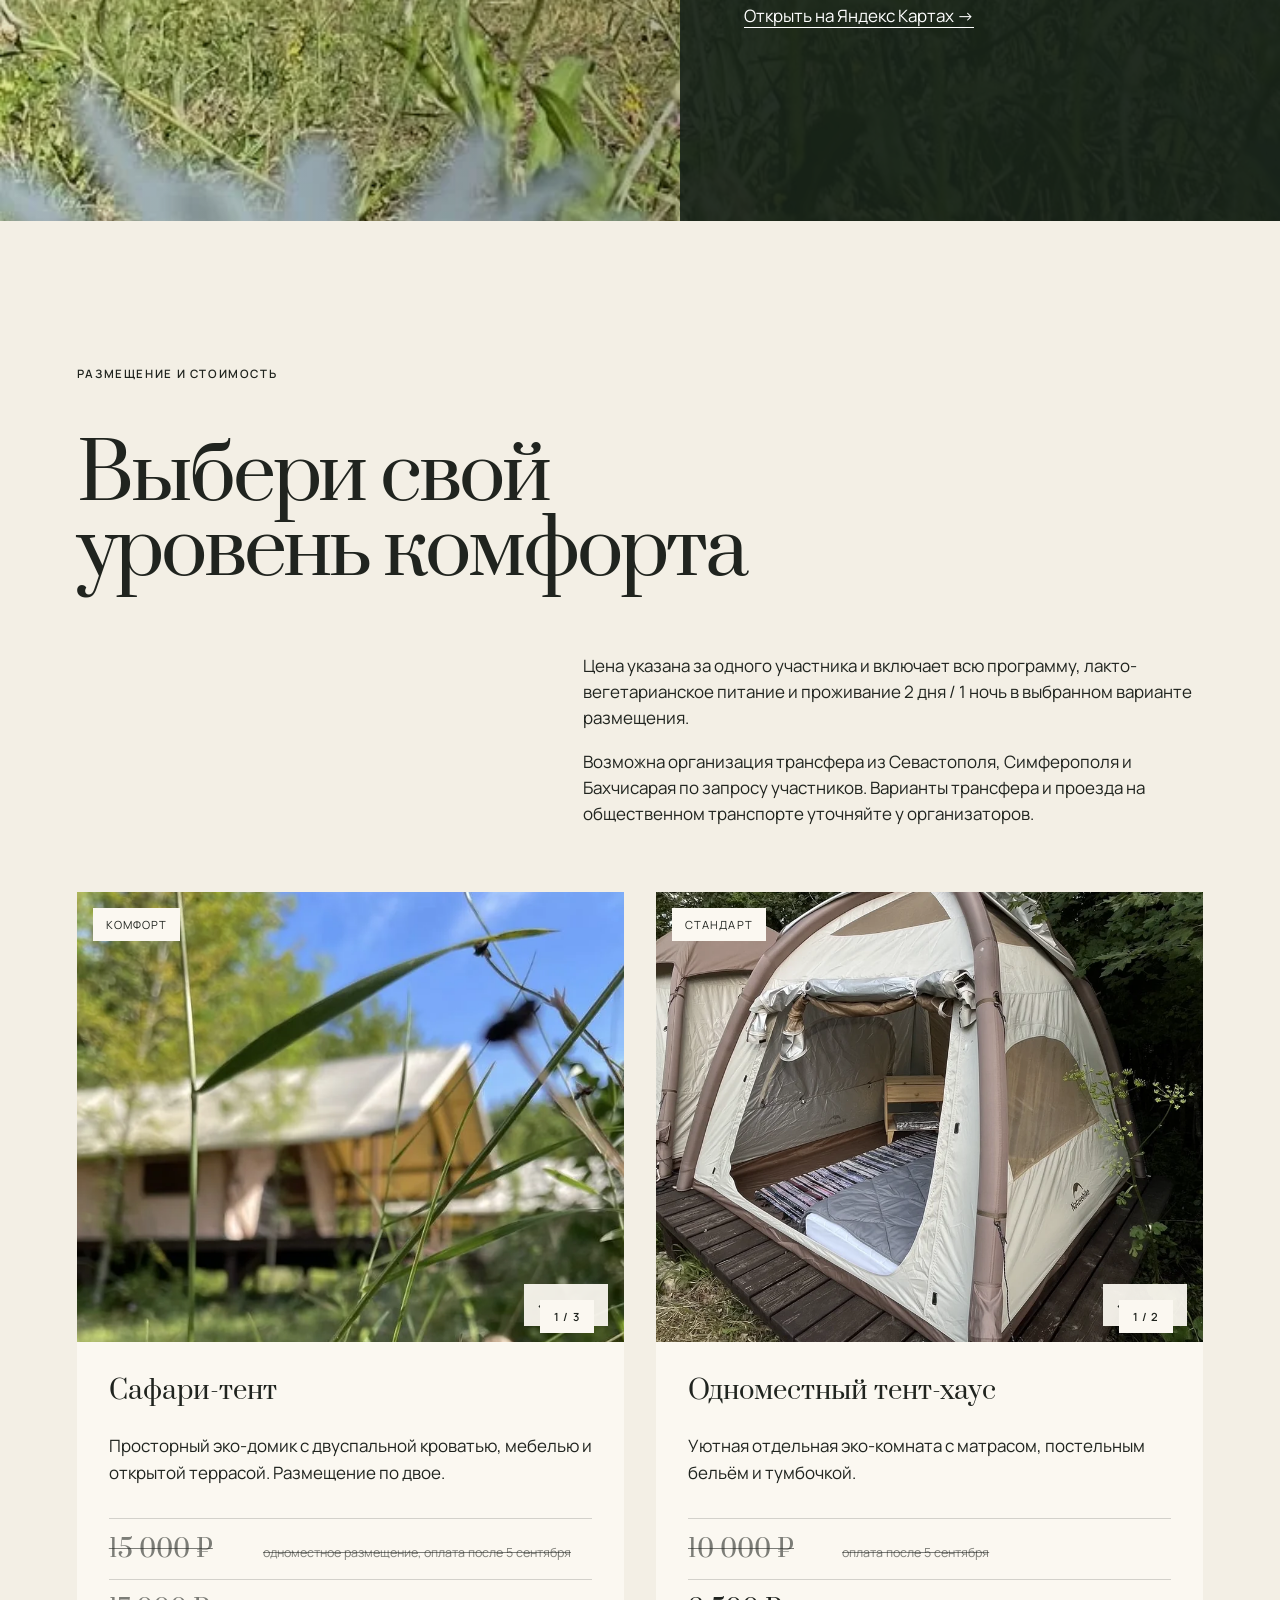
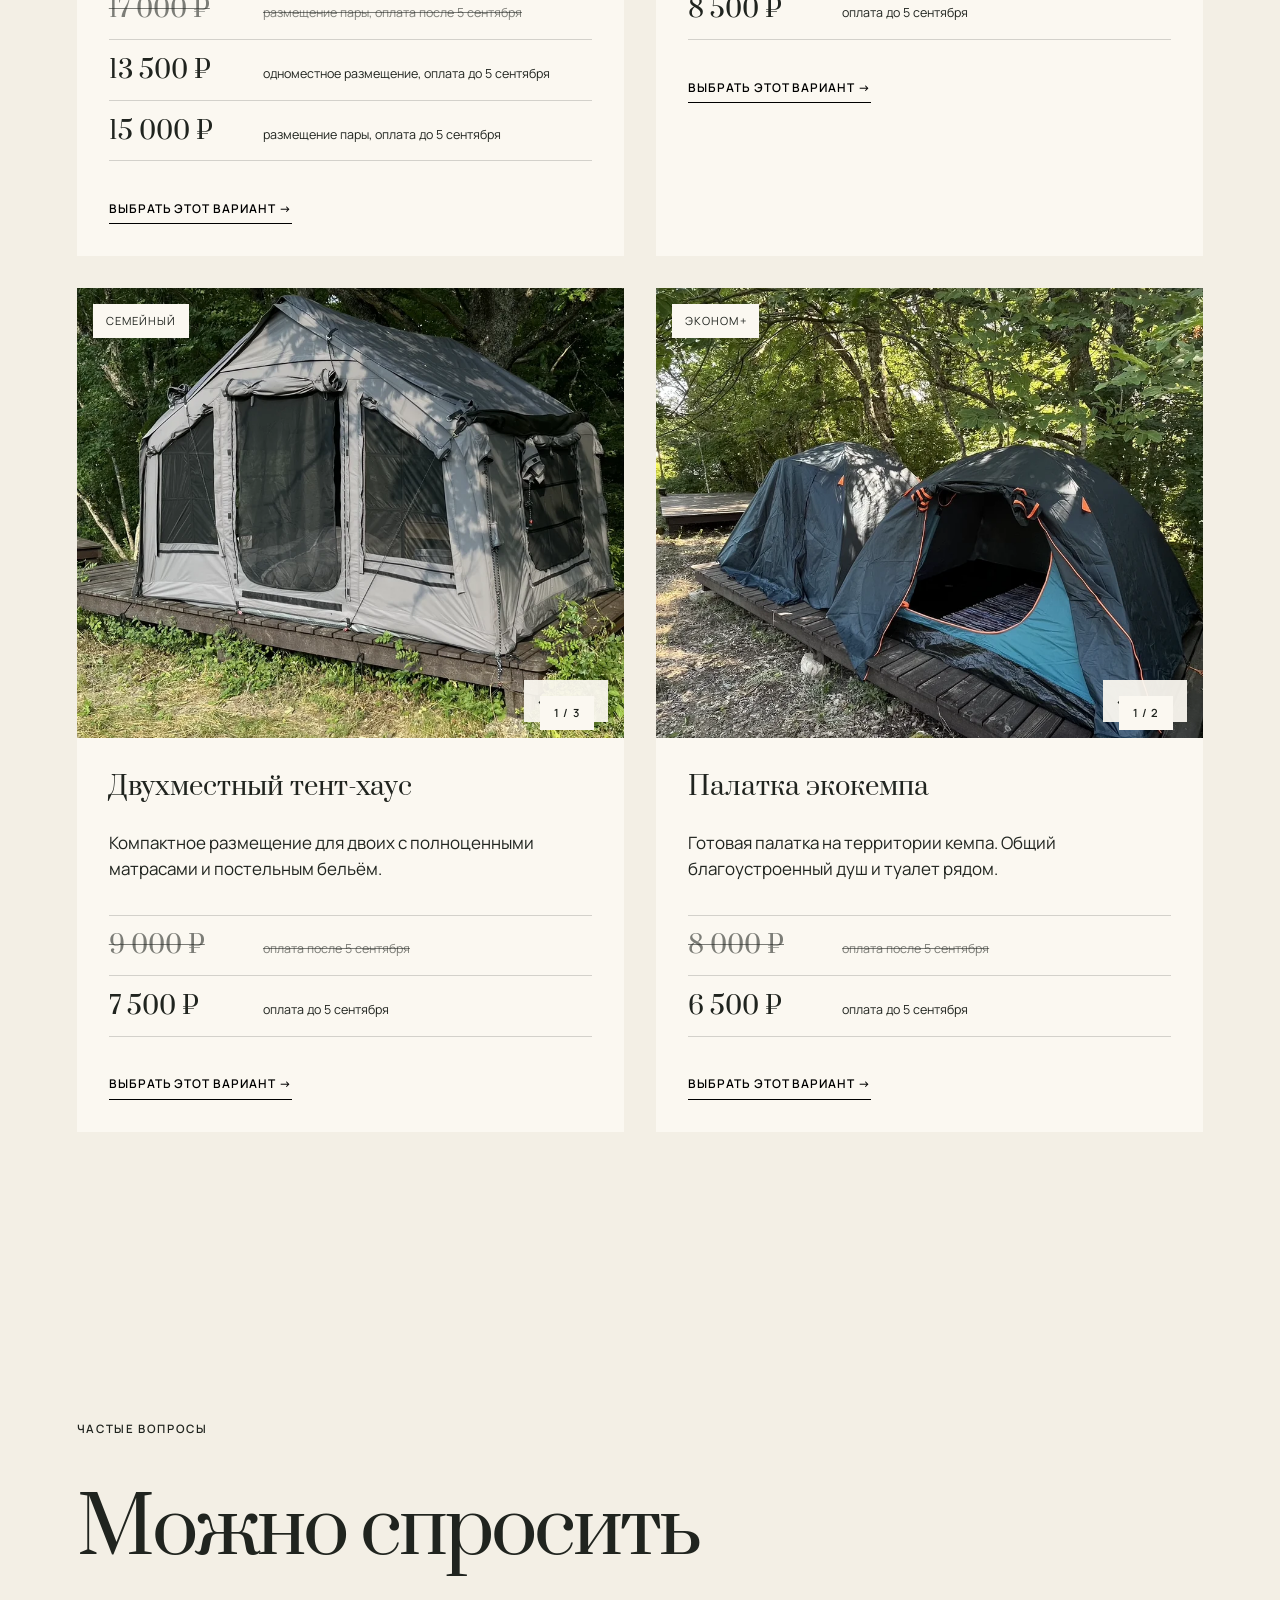
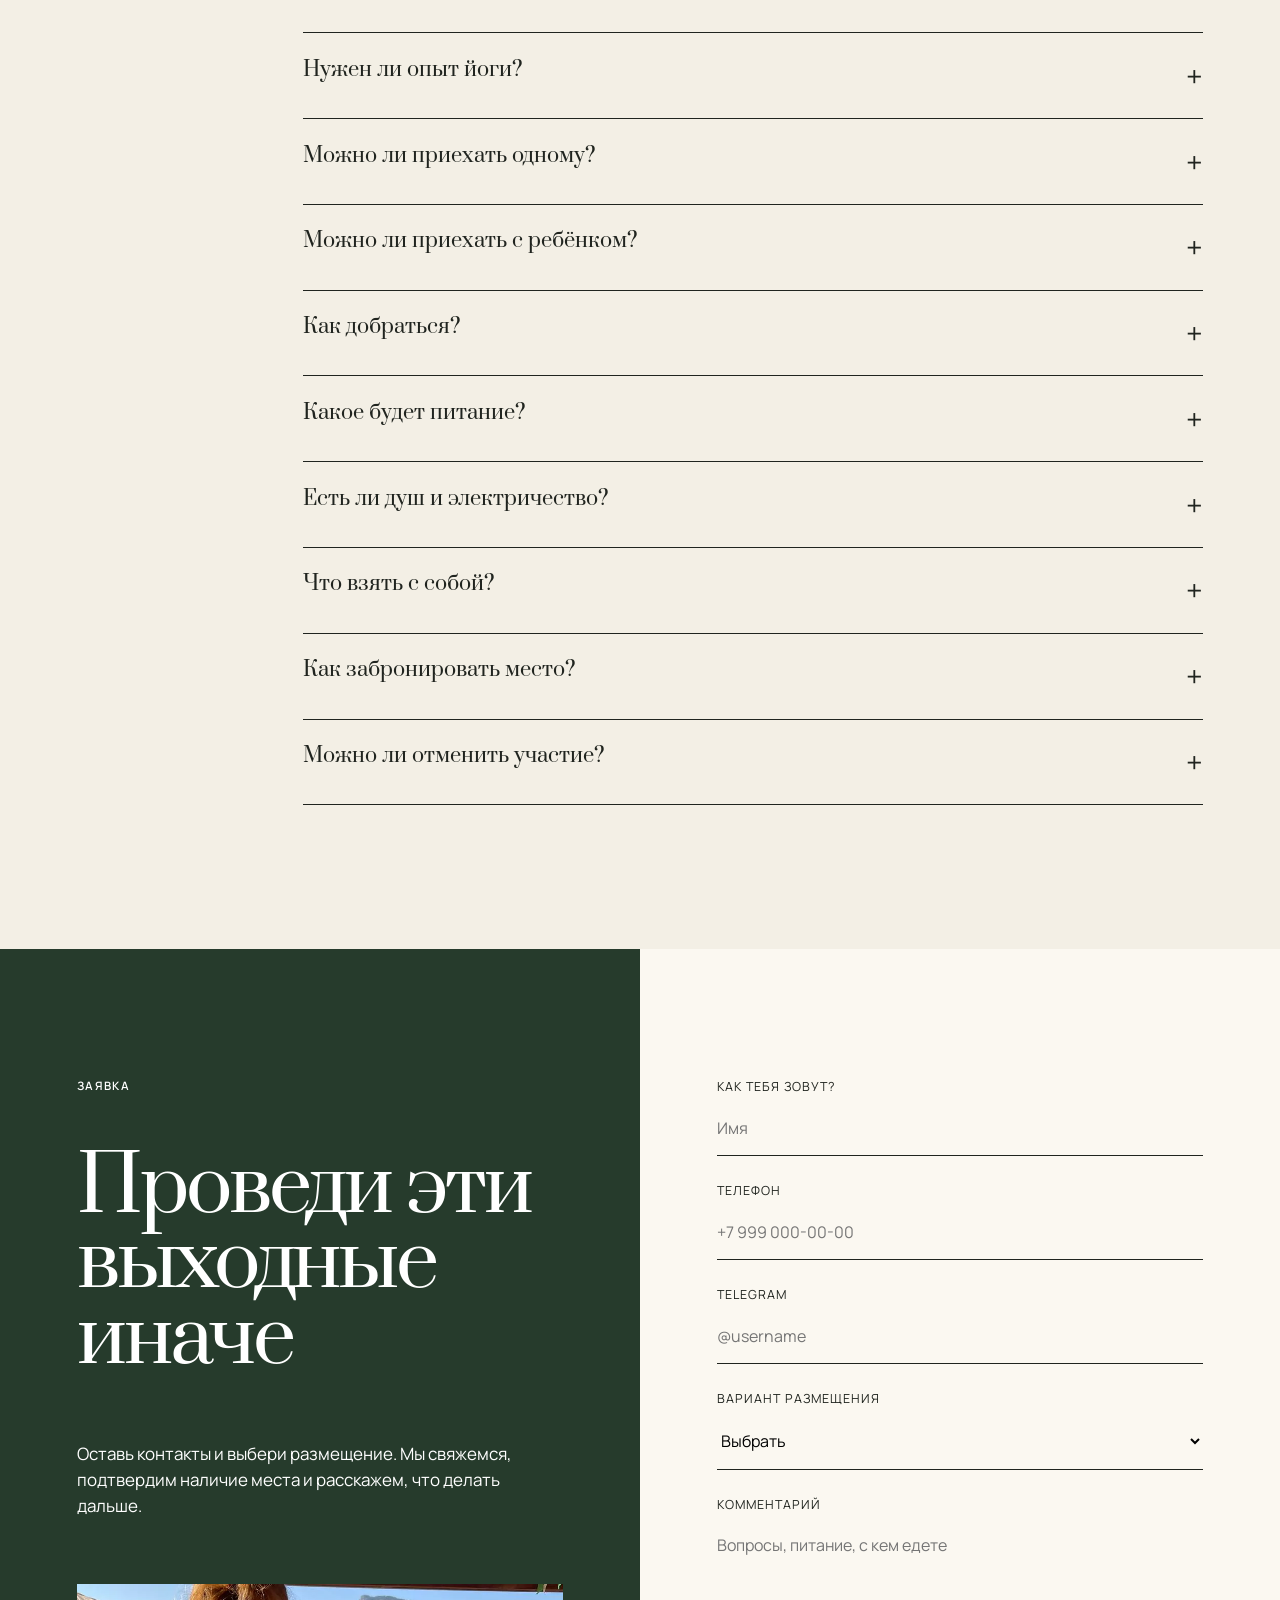
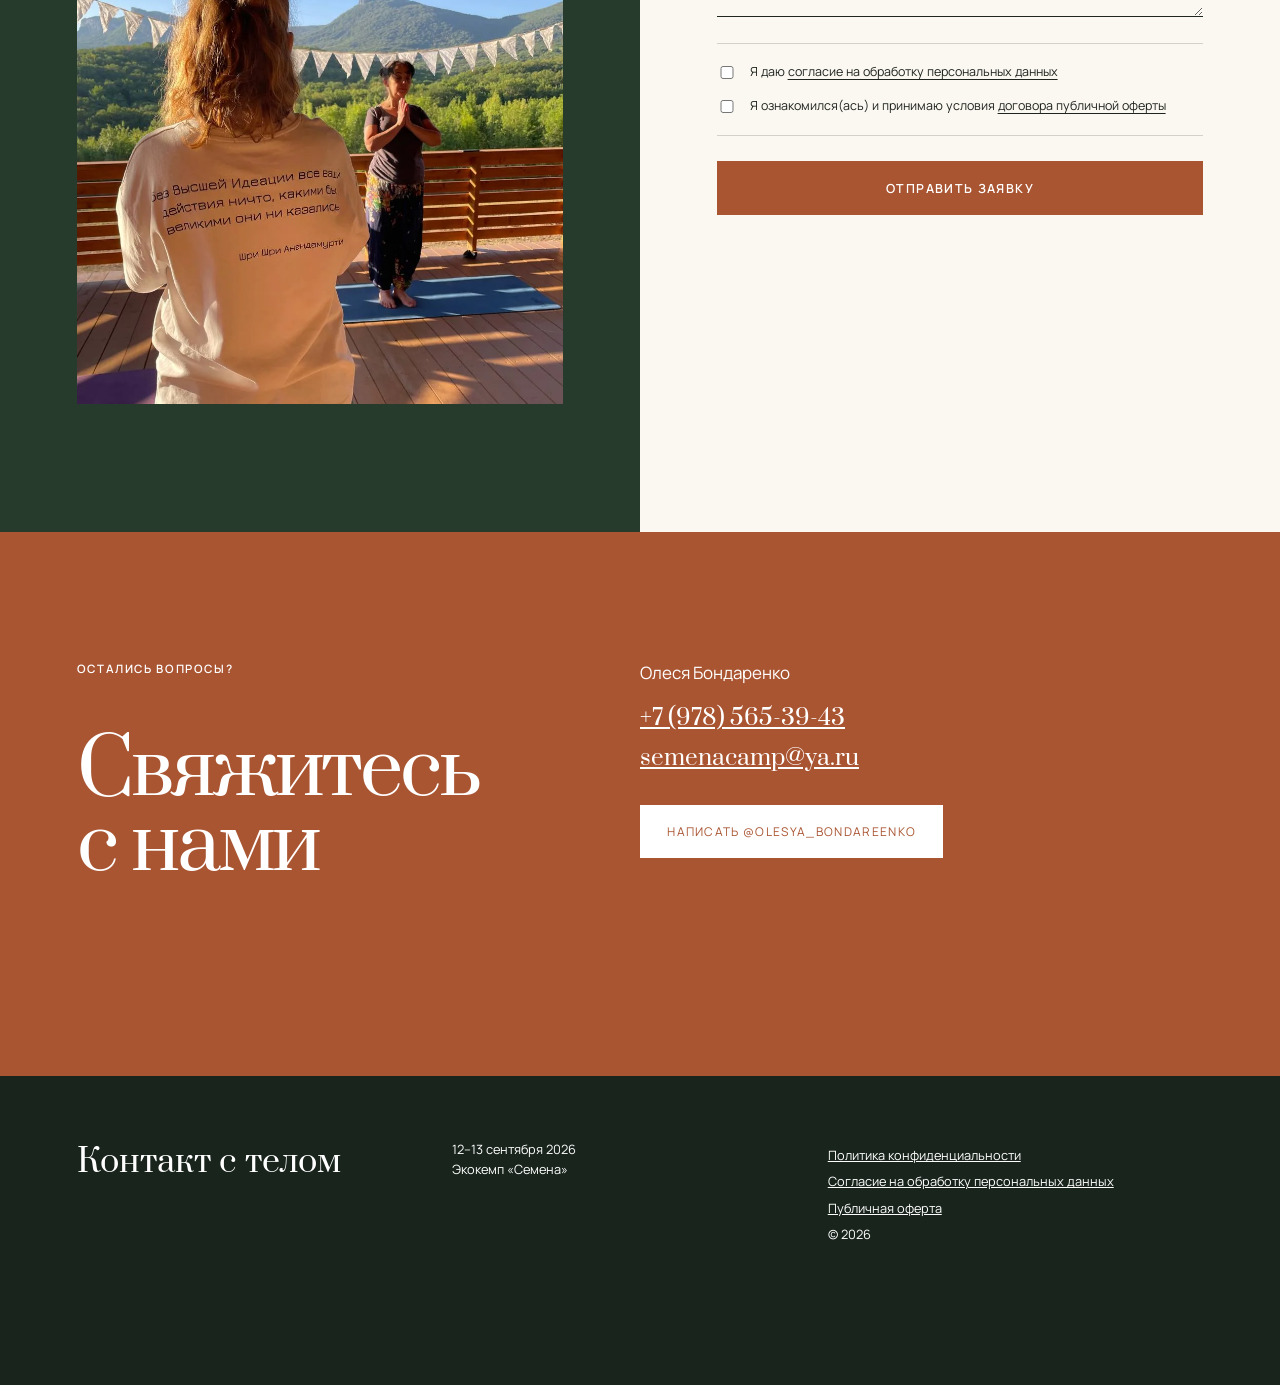
==== commit eb5d6a08: "Обновление сайта" ====
--- a/index.html
+++ b/index.html
@@ -10,9 +10,9 @@
   <meta property="og:image" content="assets/images/niyati.webp">
   <meta name="theme-color" content="#263b2c">
   <link rel="icon" href="favicon.svg" type="image/svg+xml">
-  <link rel="stylesheet" href="styles.css?v=6">
-  <script defer src="content.js?v=5"></script>
-  <script defer src="script.js?v=6"></script>
+  <link rel="stylesheet" href="styles.css?v=9">
+  <script defer src="content.js?v=6"></script>
+  <script defer src="script.js?v=11"></script>
 </head>
 <body>
   <a class="skip" href="#main">К содержанию</a>
@@ -91,14 +91,8 @@
     </section>
 
     <section class="section stay" id="stay">
-      <p class="section-no">Размещение и стоимость</p><h2>Выбери свой<br>уровень комфорта</h2><p class="stay-note">Цена указана за одного участника и включает всю программу, одну ночь, питание и выбранное размещение.</p>
+      <p class="section-no">Размещение и стоимость</p><h2>Выбери свой<br>уровень комфорта</h2><div class="stay-note"><p>Цена указана за одного участника и включает всю программу, лакто-вегетарианское питание и проживание 2 дня / 1 ночь в выбранном варианте размещения.</p><p>Возможна организация трансфера из Севастополя, Симферополя и Бахчисарая по запросу участников. Варианты трансфера и проезда на общественном транспорте уточняйте у организаторов.</p></div>
       <div class="stay-grid" id="accommodations"></div>
-    </section>
-
-    <section class="section included">
-      <div><p class="section-no">Всё понятно</p><h2>Что входит</h2></div>
-      <div class="include-card yes"><h3>В стоимости</h3><ul><li>Вся программа и практики</li><li>Проживание 1 ночь</li><li>Вегетарианское питание</li><li>Поход и вечерние события</li></ul></div>
-      <div class="include-card no"><h3>Отдельно</h3><ul><li>Дорога до экокемпа</li><li>Трансфер по согласованию</li><li>Личные расходы</li><li>Дополнительные услуги</li></ul></div>
     </section>
 
     <section class="section faq" id="faq"><p class="section-no">Частые вопросы</p><h2>Можно спросить</h2><div class="faq-list" id="faq-list"></div></section>
@@ -120,8 +114,6 @@
       </form>
     </section>
 
-    <section class="after section"><p class="section-no">После заявки</p><div class="after-grid"><article><b>1</b><h3>Свяжемся</h3><p>Уточним детали и проверим выбранный вариант.</p></article><article><b>2</b><h3>Подтвердим</h3><p>Пришлём условия бронирования и оплаты.</p></article><article><b>3</b><h3>Подготовим</h3><p>Перед заездом отправим памятку и маршрут.</p></article></div></section>
-
     <section class="contacts"><div><p class="section-no">Остались вопросы?</p><h2>Свяжитесь<br>с нами</h2></div><div><p>Олеся Бондаренко</p><a href="tel:+79785653943" data-track="phone">+7 (978) 565-39-43</a><a href="mailto:semenacamp@ya.ru">semenacamp@ya.ru</a><a class="button button-light" href="https://t.me/olesya_bondareenko" target="_blank" rel="noopener" data-track="telegram">Написать @olesya_bondareenko</a></div></section>
   </main>
 
--- a/styles.css
+++ b/styles.css
@@ -40,5 +40,9 @@
 .price-row{display:grid;grid-template-columns:minmax(120px,.42fr) 1fr;gap:1rem;align-items:baseline;padding:.8rem 0;border-bottom:1px solid var(--line)}
 .price-row b{font:400 1.55rem var(--serif)}
 .price-row span{font-size:.78rem}
+.price-row-future{color:rgba(32,36,31,.58);text-decoration:line-through;text-decoration-thickness:1px}
+.faq-checklist{padding:0;list-style:none}
+.faq-checklist li{position:relative;padding:.35rem 0 .35rem 2rem}
+.faq-checklist li:before{content:'✓';position:absolute;left:0;top:.35rem;font-weight:600;color:var(--green)}
 @media(min-width:801px) and (max-width:1100px){.teacher-grid{grid-template-columns:repeat(2,1fr)}}
 @media(max-width:800px){.special-guest{grid-template-columns:1fr;gap:3rem}.special-guest h2{margin-bottom:2rem}.special-guest-photo{height:auto;aspect-ratio:1}.teacher-card img,.teacher-placeholder{height:440px}.price-row{grid-template-columns:1fr;gap:.1rem}}
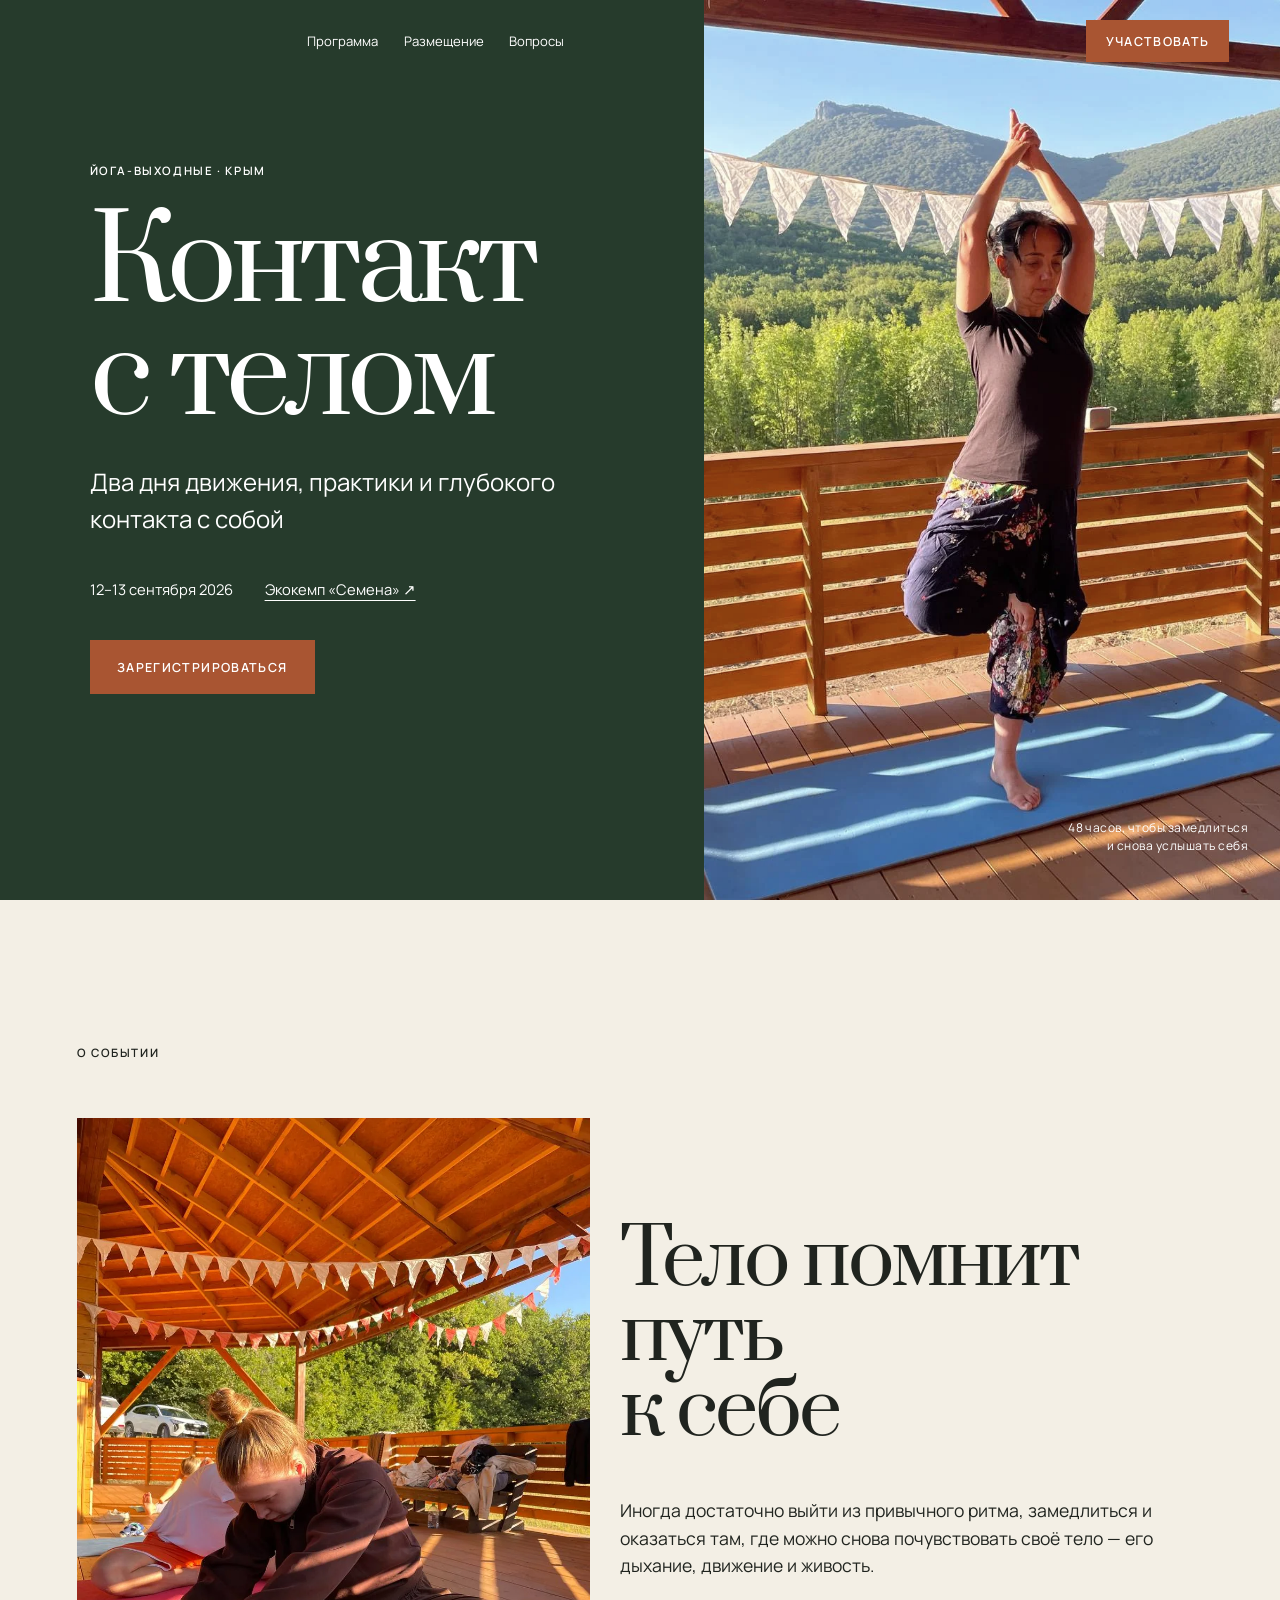
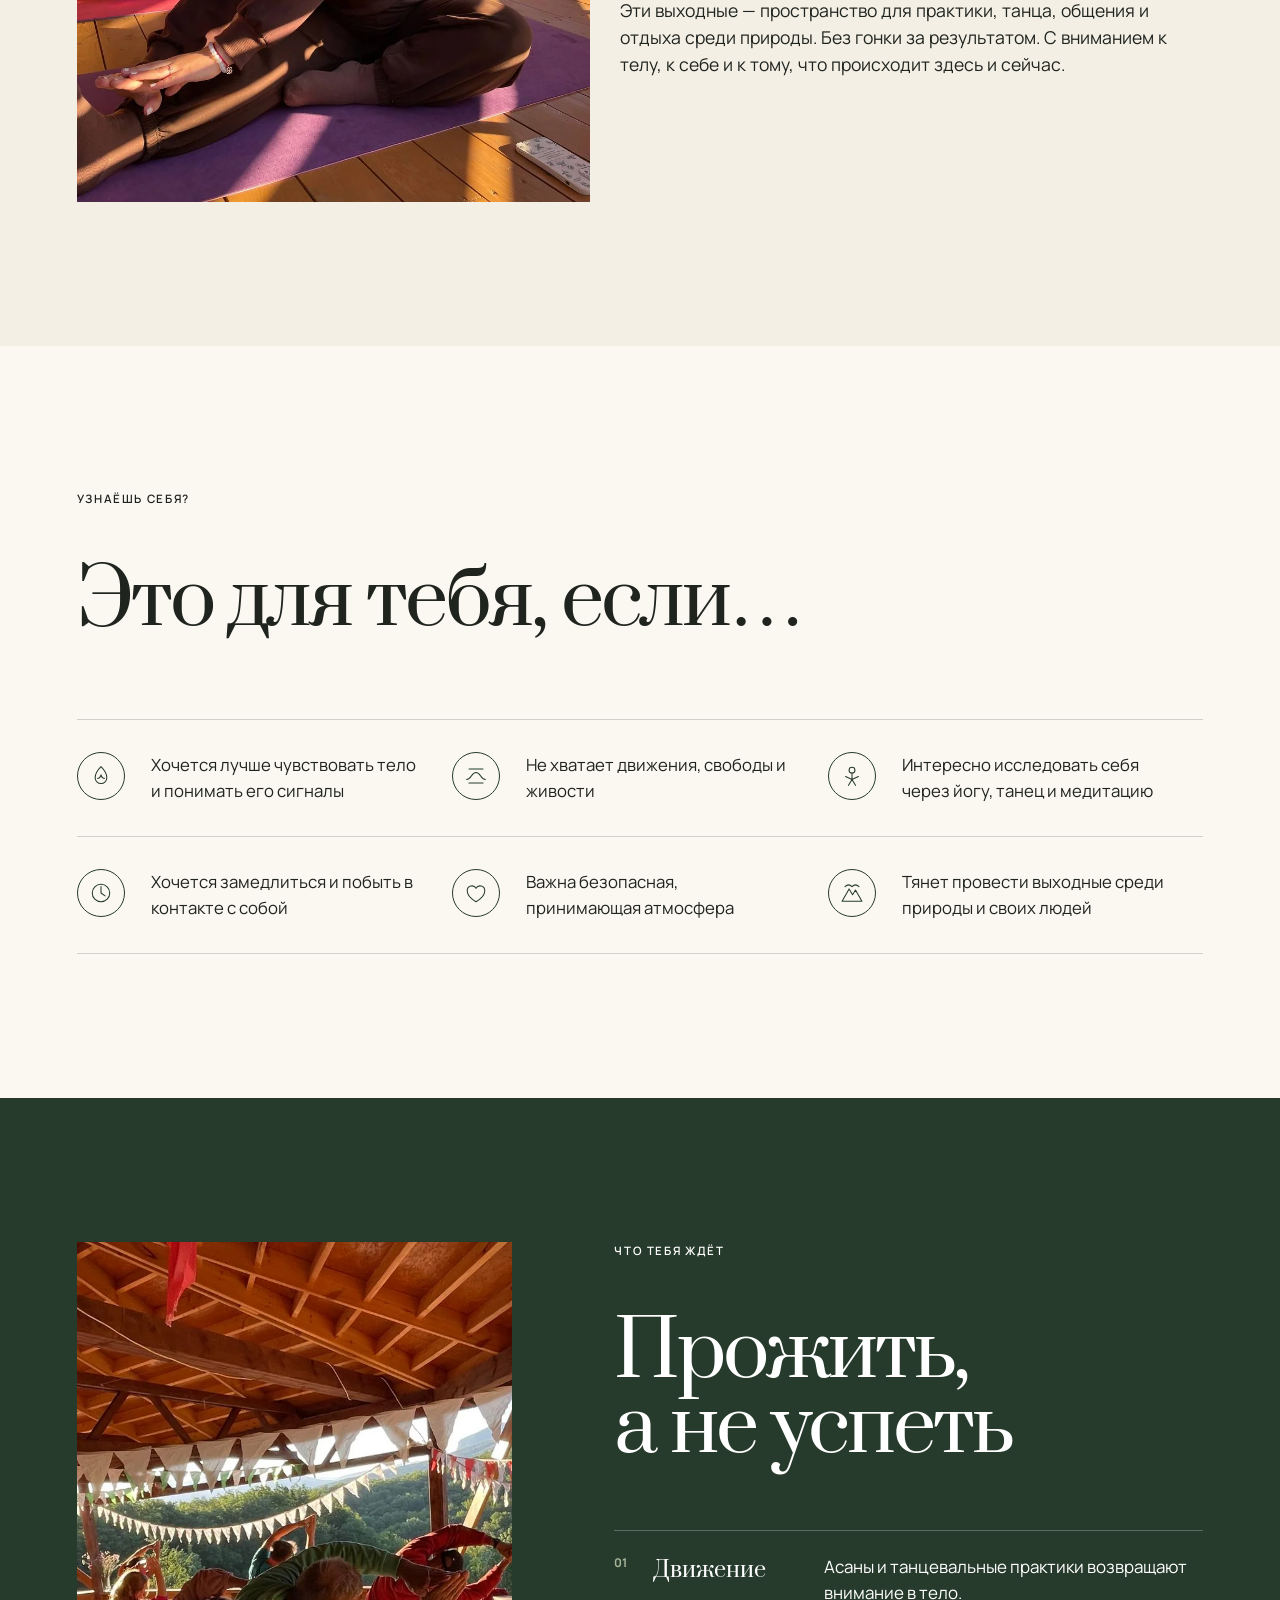
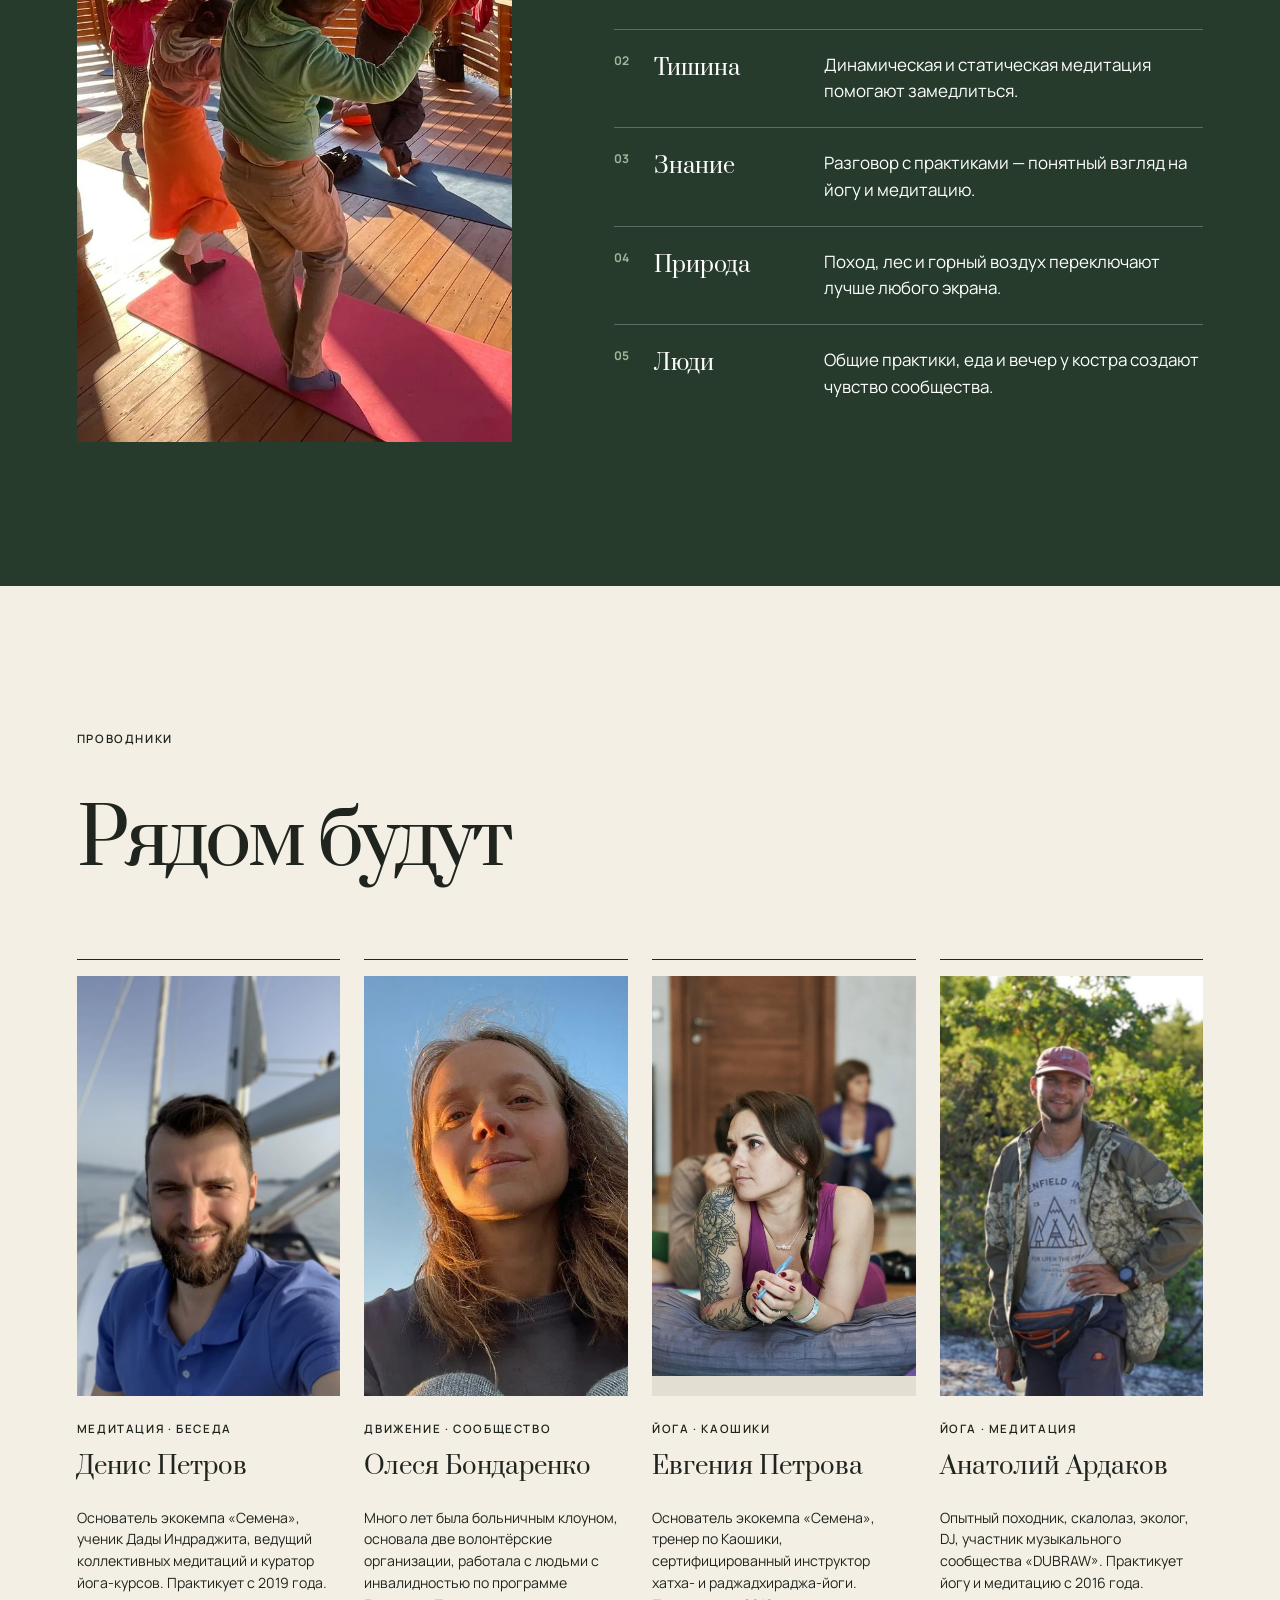
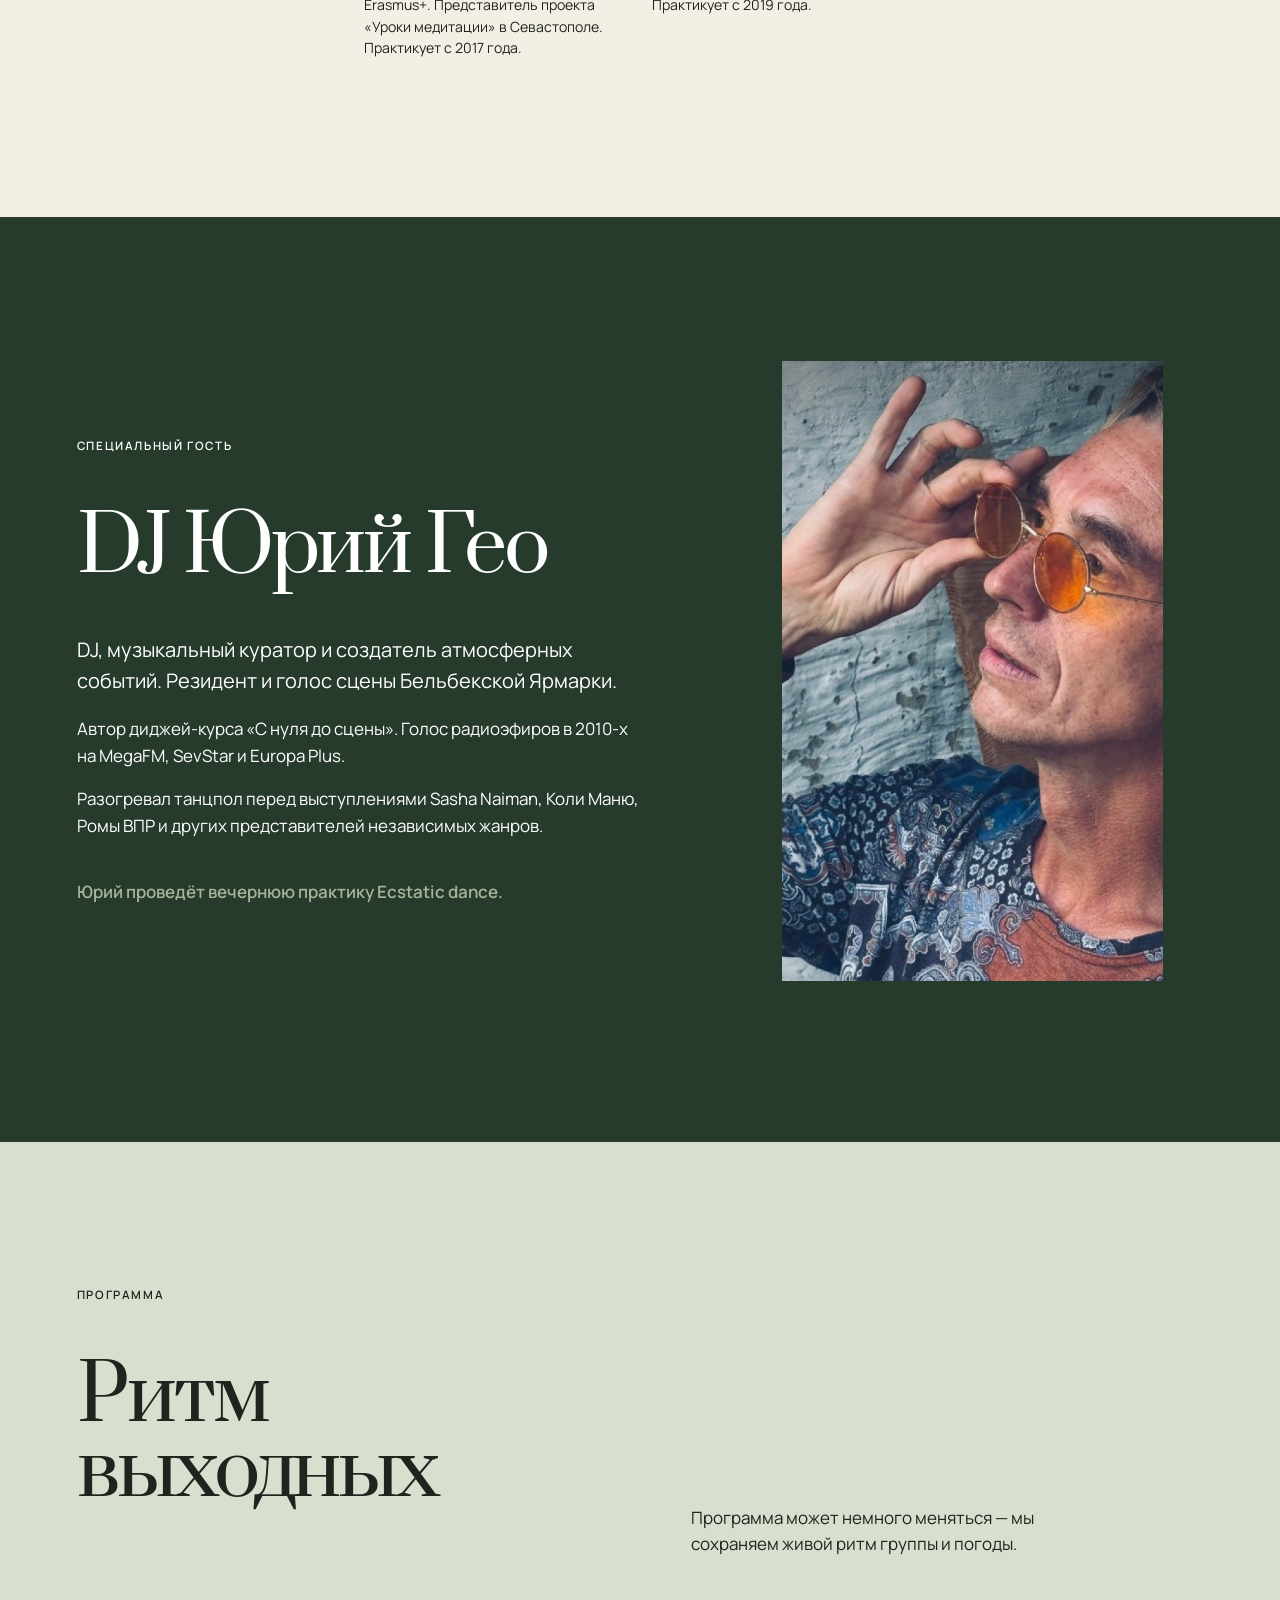
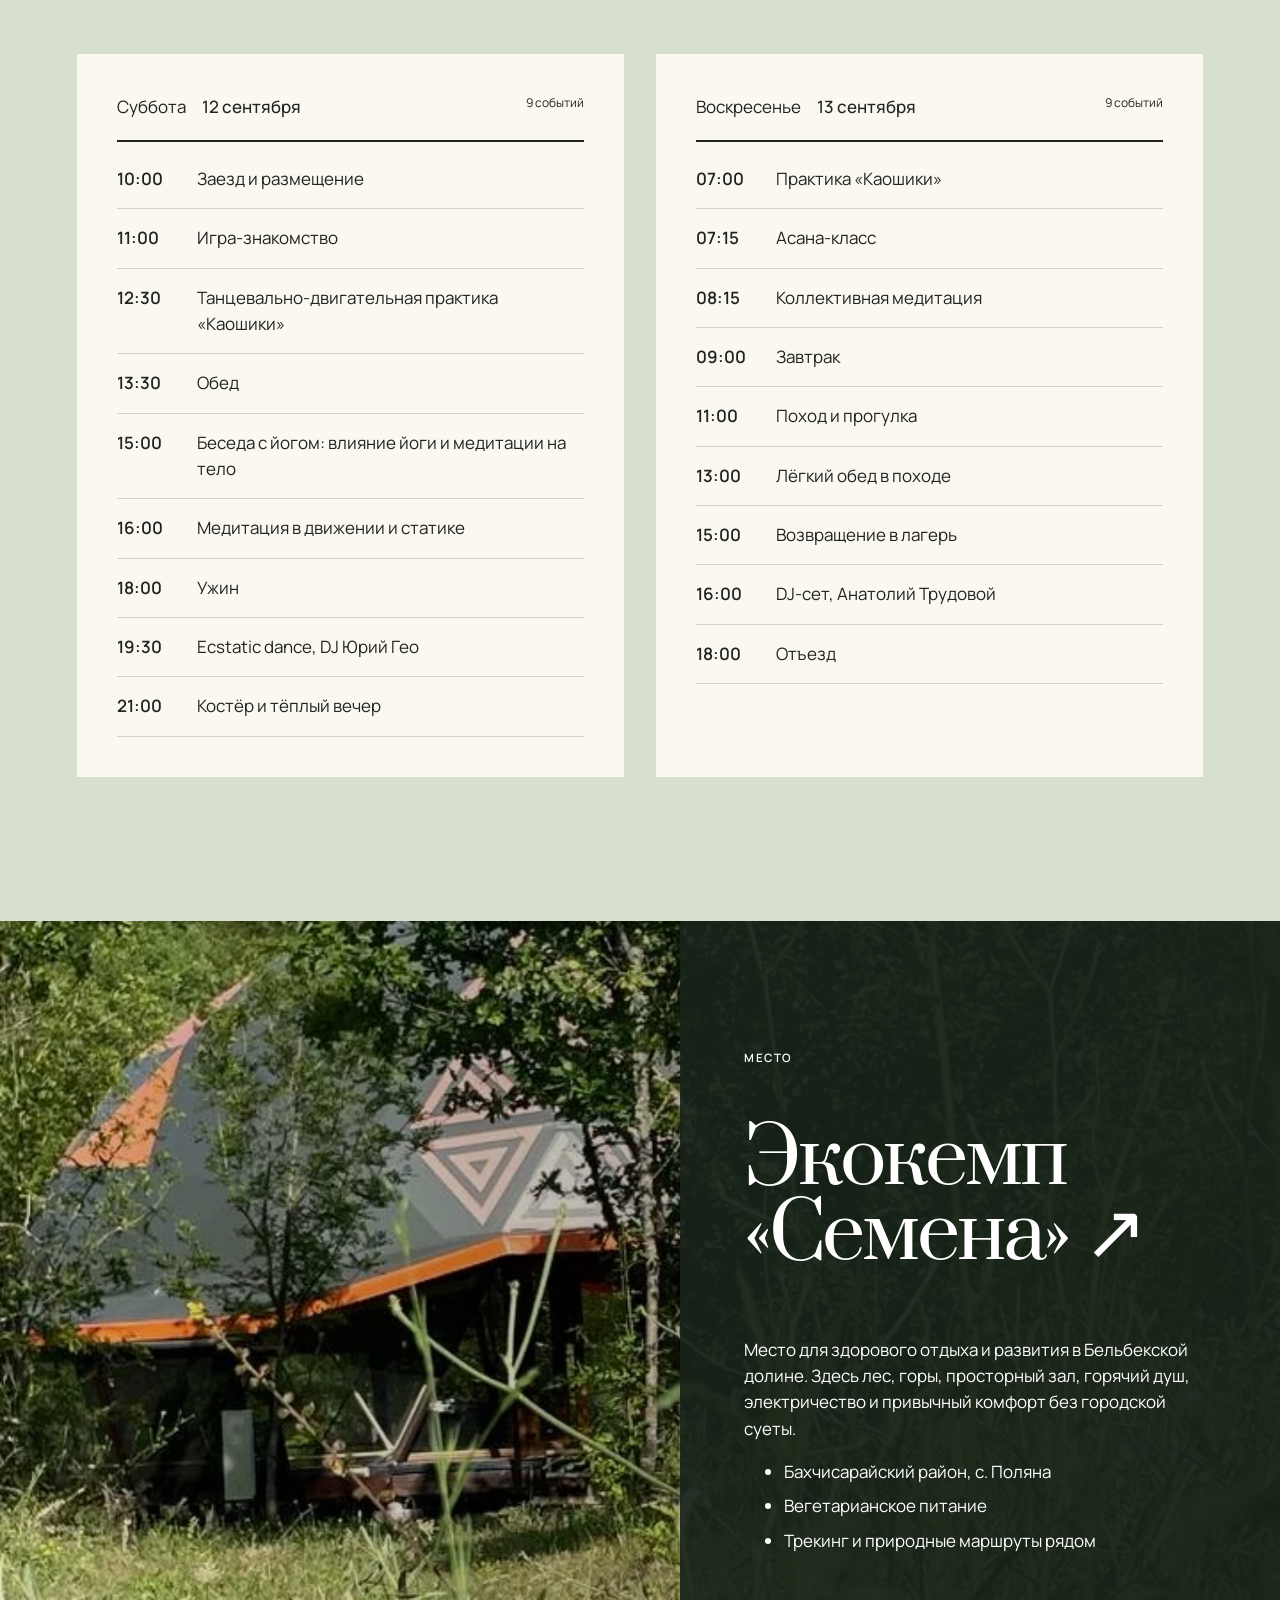
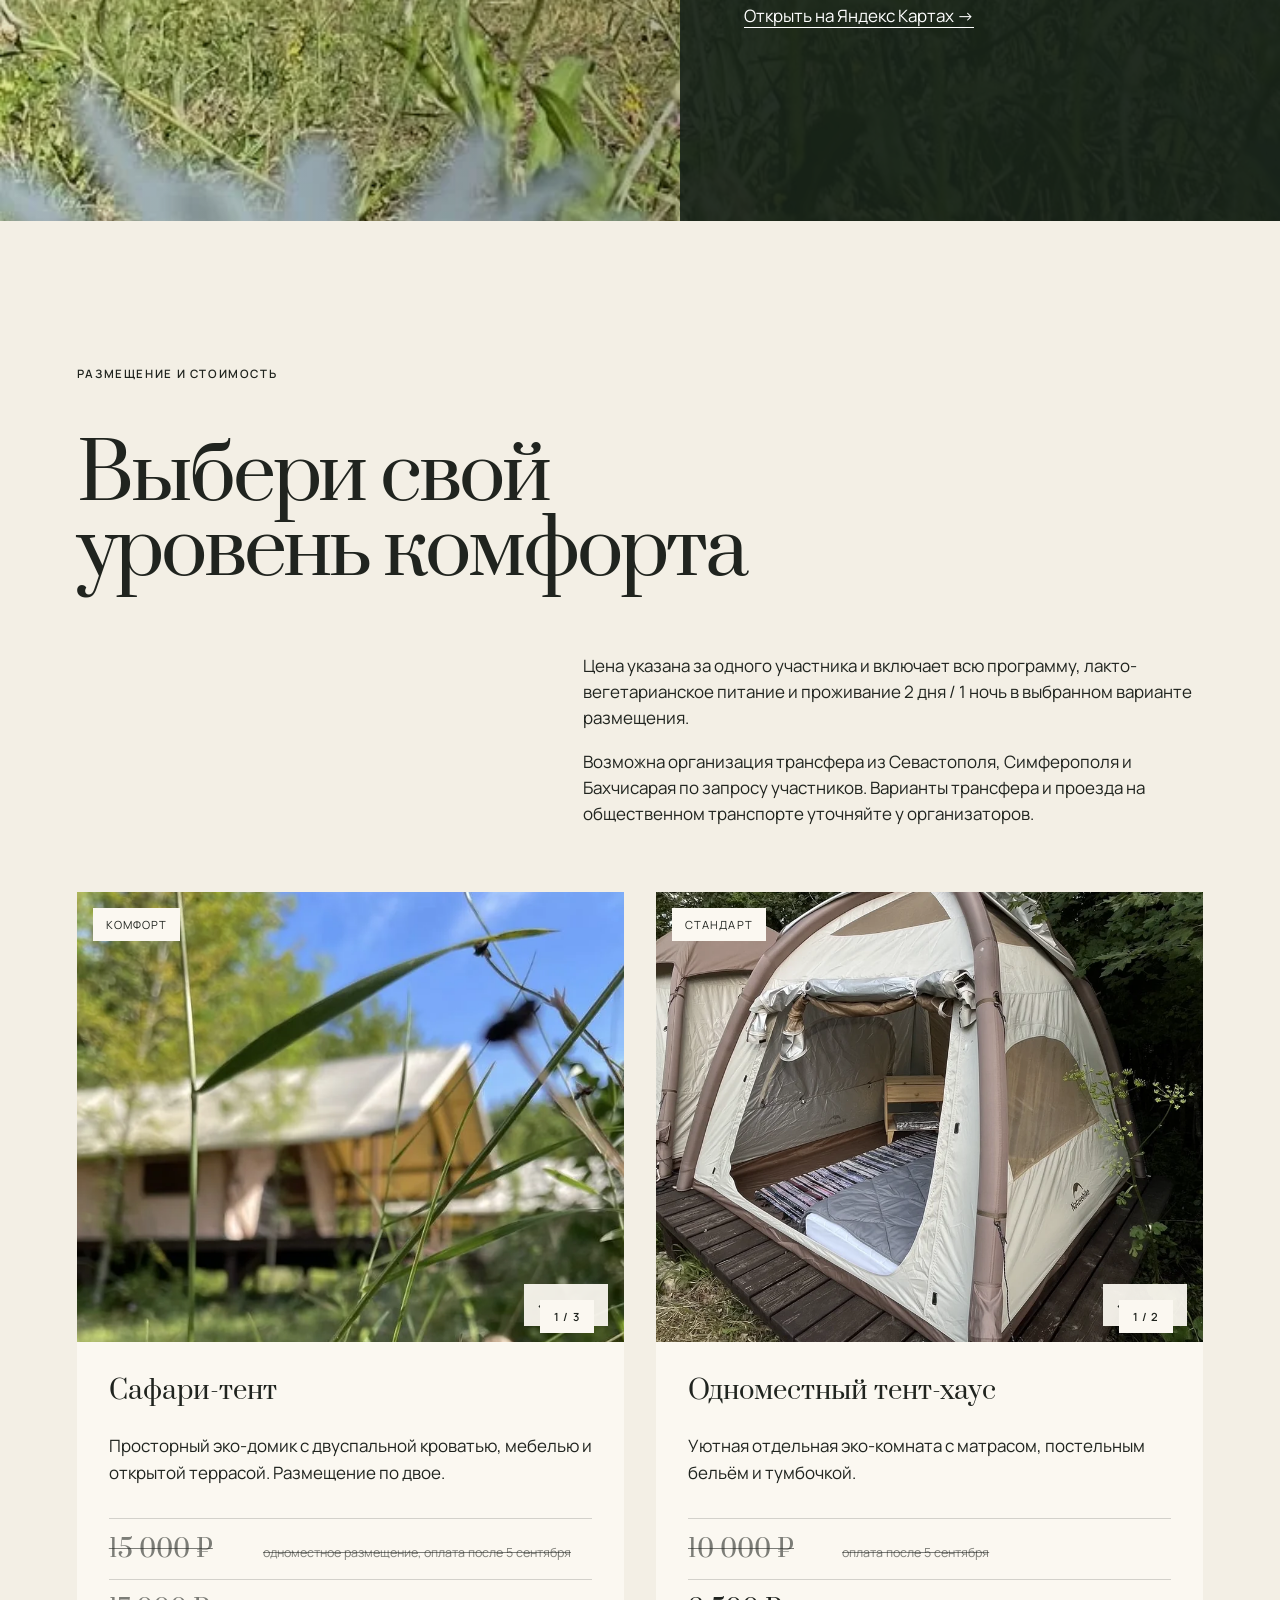
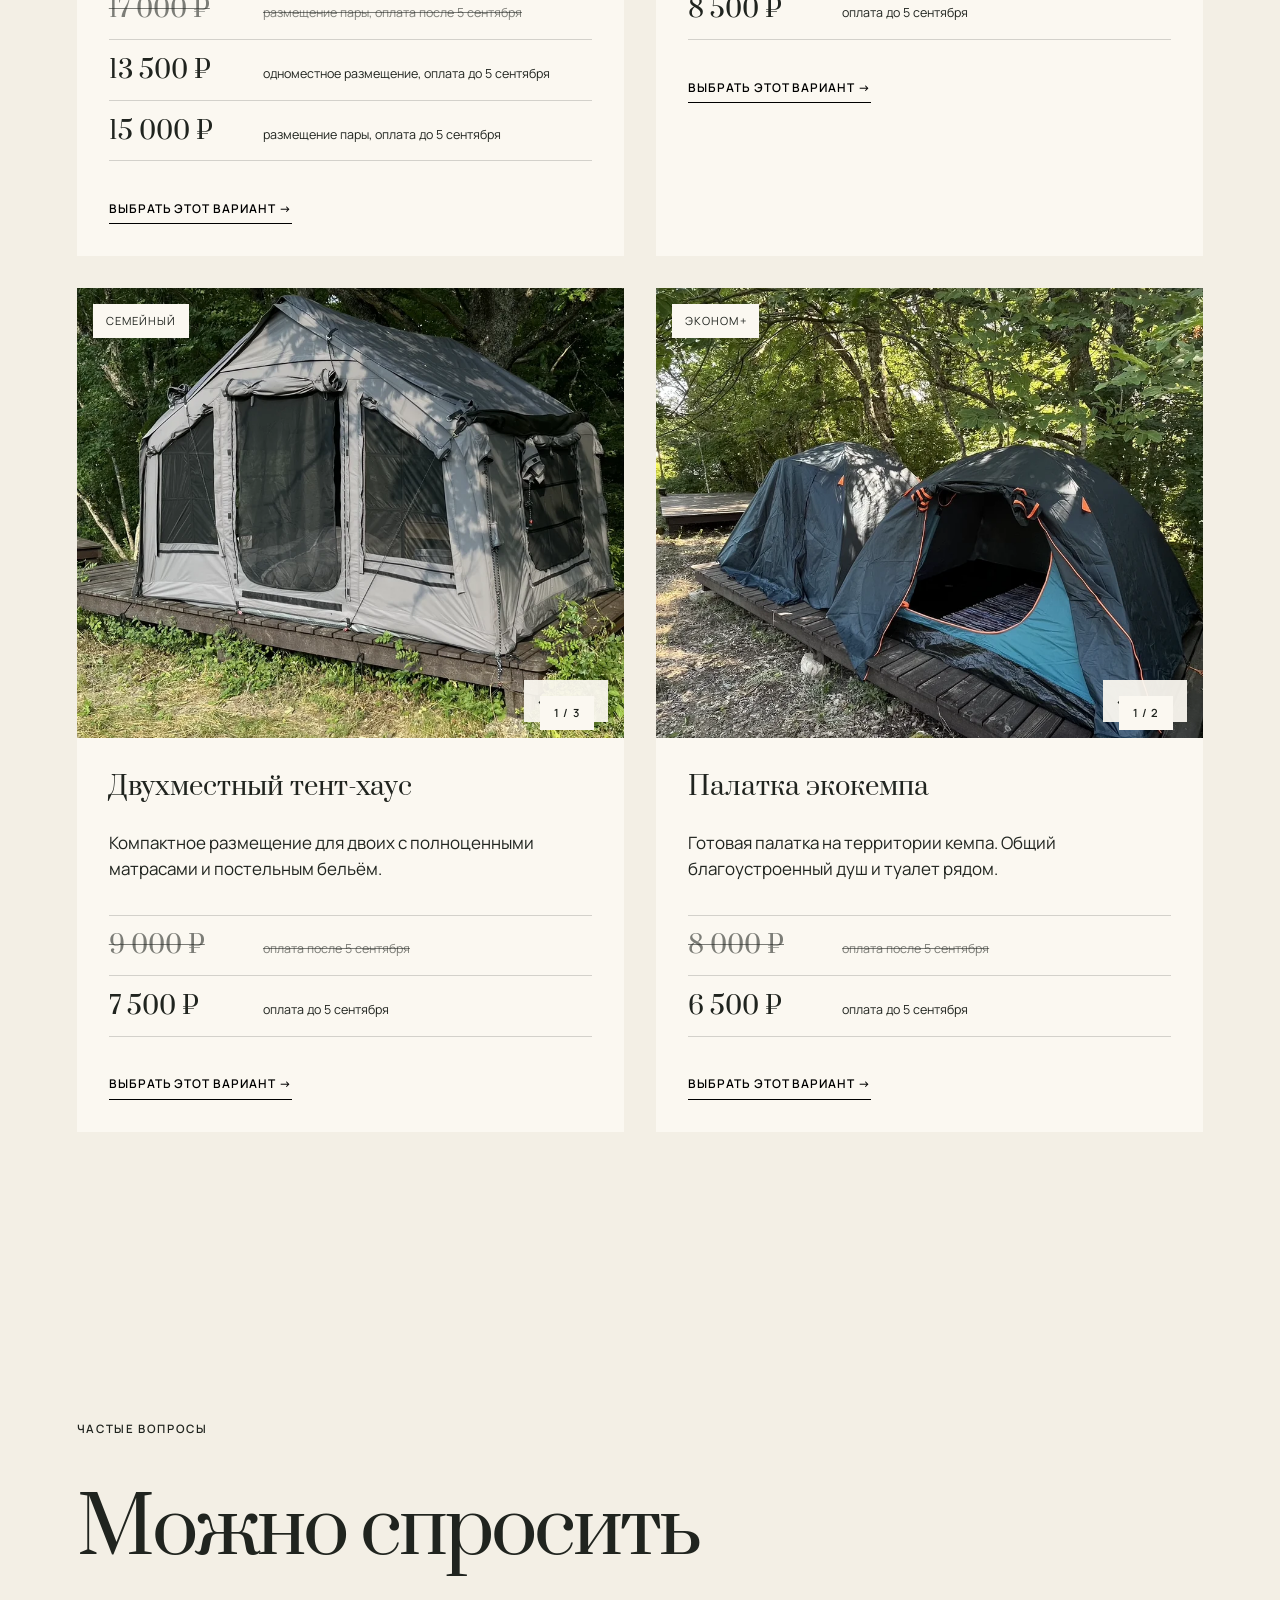
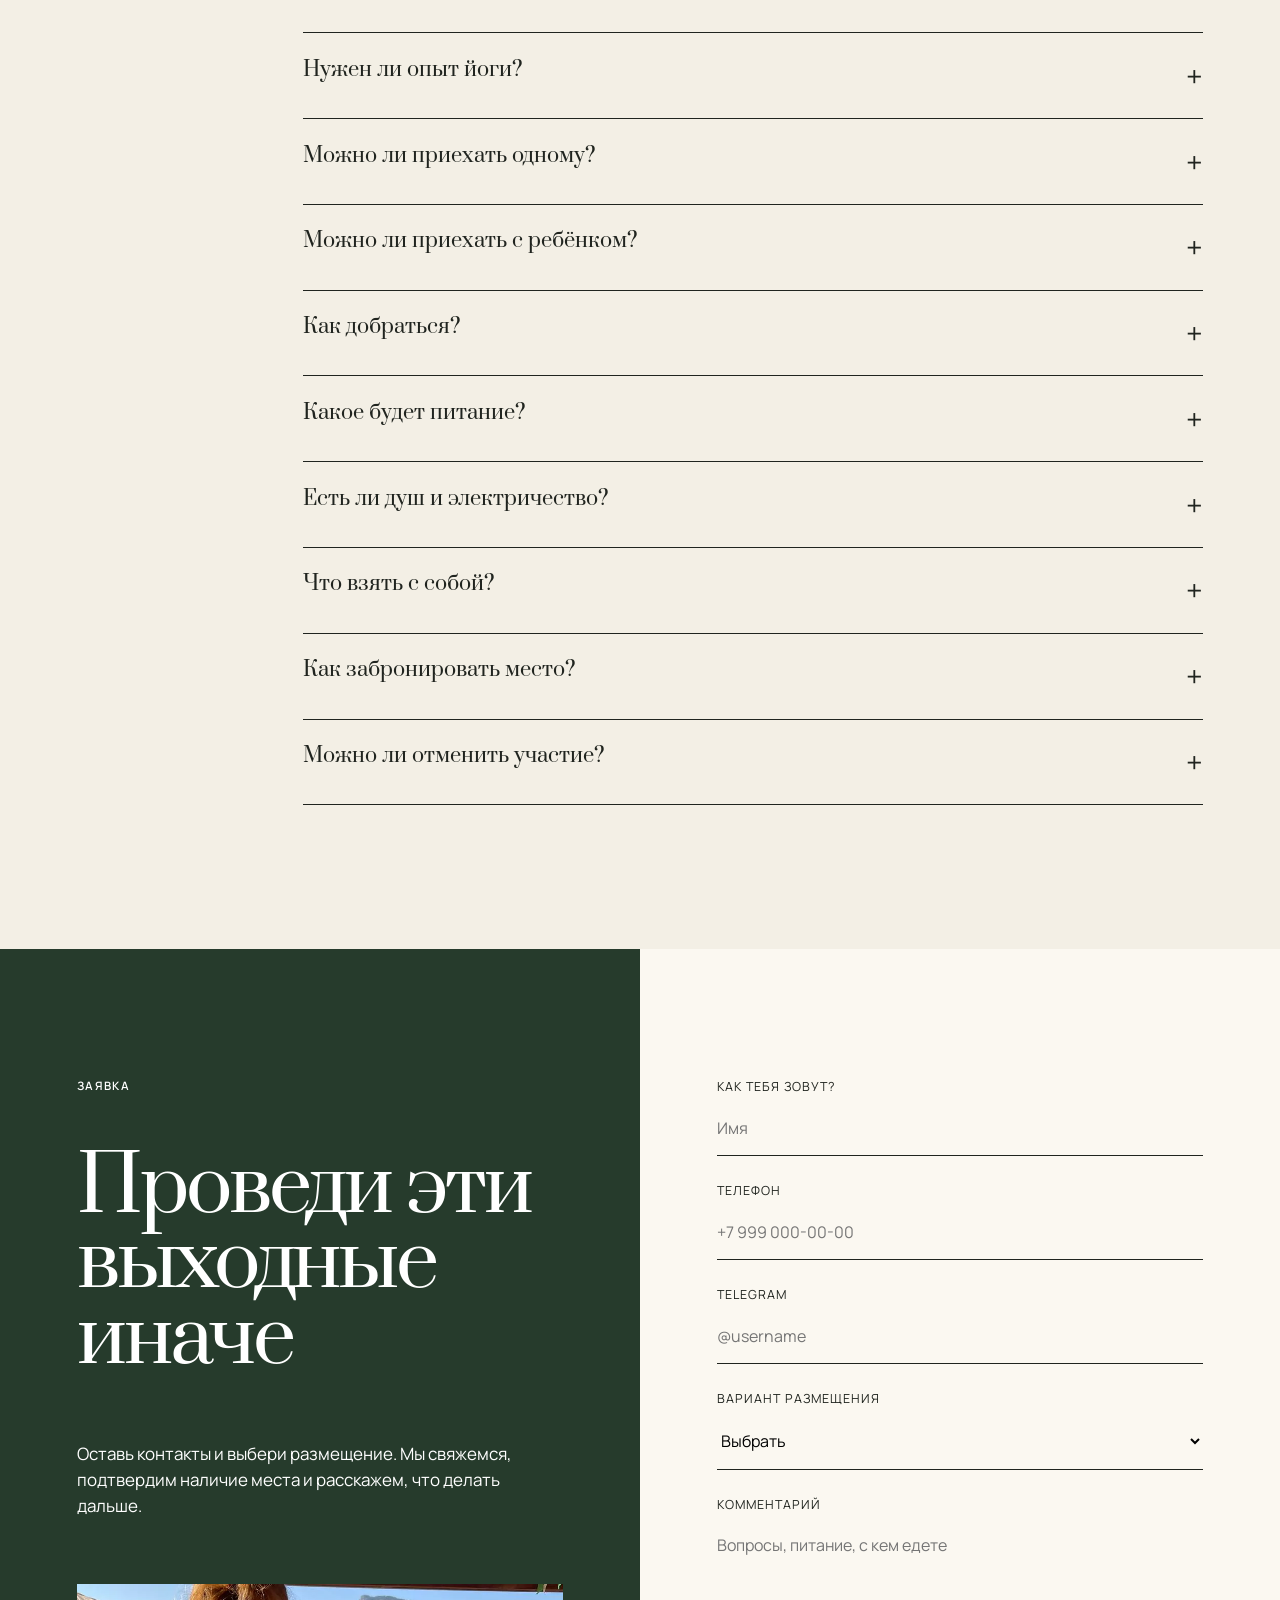
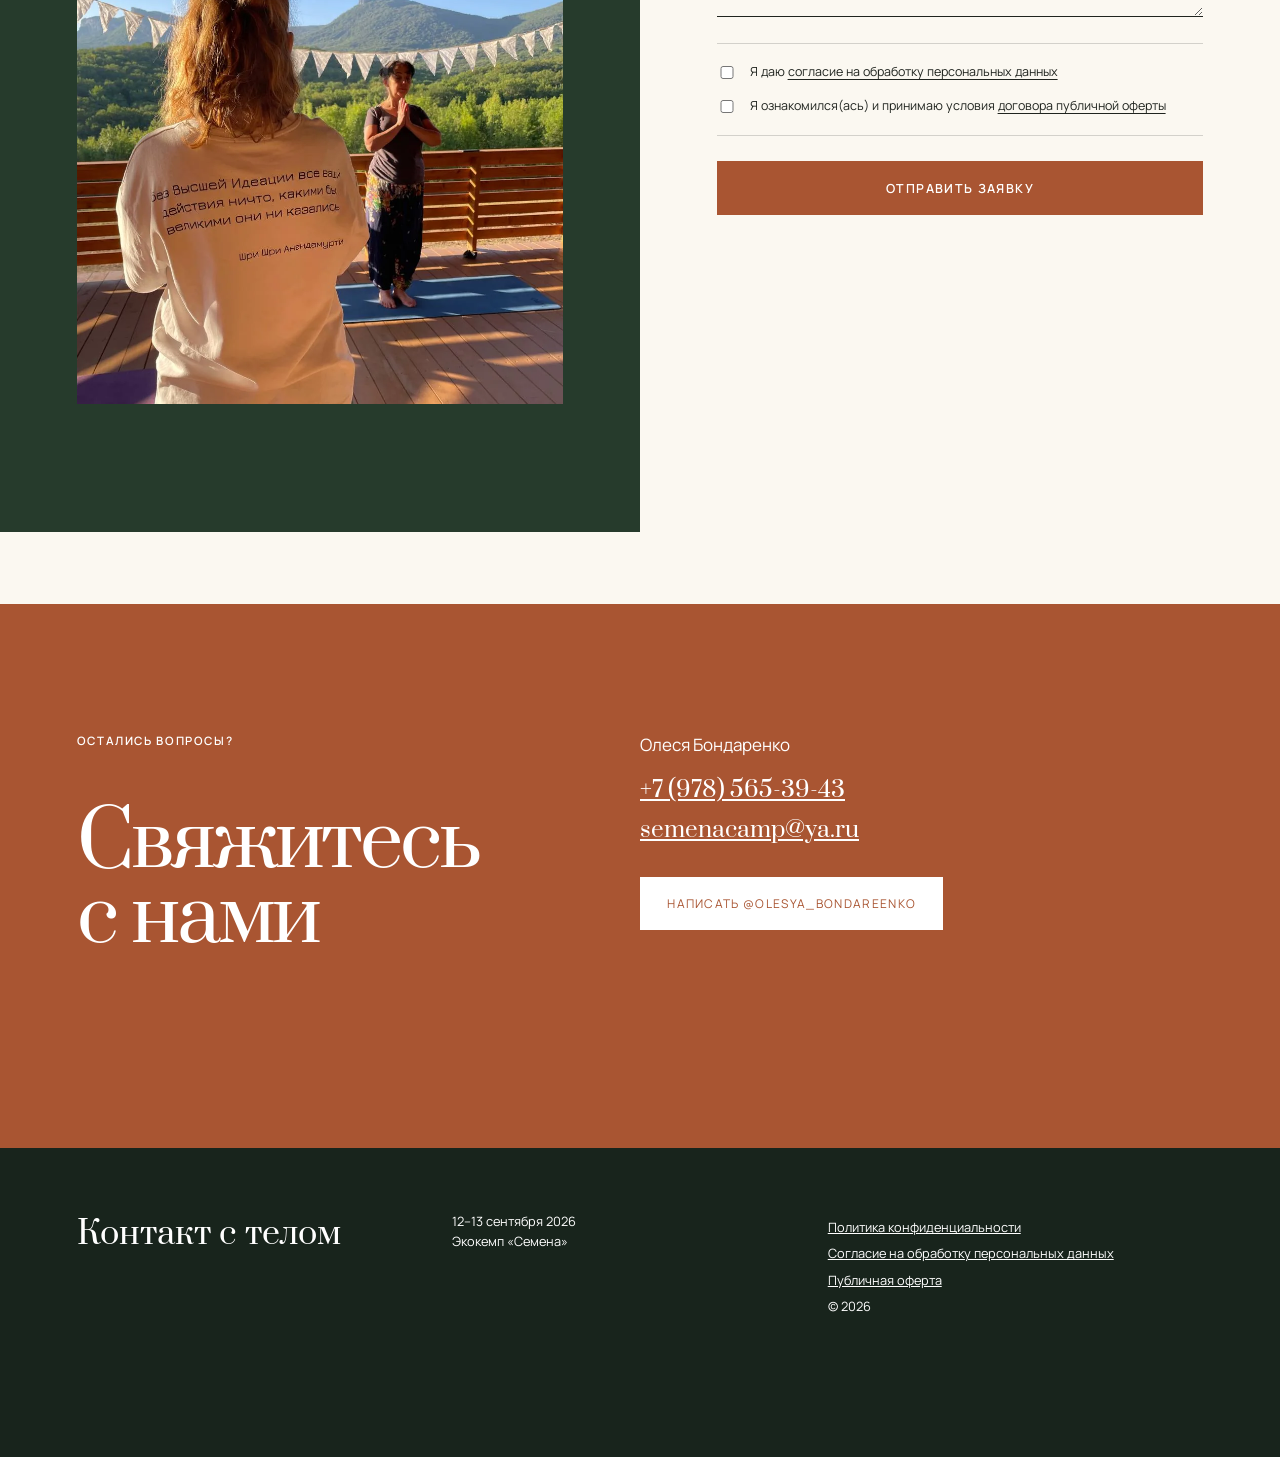
==== commit 56f89e58: "Обновление сайта" ====
--- a/index.html
+++ b/index.html
@@ -10,8 +10,8 @@
   <meta property="og:image" content="assets/images/niyati.webp">
   <meta name="theme-color" content="#263b2c">
   <link rel="icon" href="favicon.svg" type="image/svg+xml">
-  <link rel="stylesheet" href="styles.css?v=9">
-  <script defer src="content.js?v=6"></script>
+  <link rel="stylesheet" href="styles.css?v=11">
+  <script defer src="content.js?v=7"></script>
   <script defer src="script.js?v=11"></script>
 </head>
 <body>
@@ -114,6 +114,8 @@
       </form>
     </section>
 
+    <div class="section-divider" aria-hidden="true"></div>
+
     <section class="contacts"><div><p class="section-no">Остались вопросы?</p><h2>Свяжитесь<br>с нами</h2></div><div><p>Олеся Бондаренко</p><a href="tel:+79785653943" data-track="phone">+7 (978) 565-39-43</a><a href="mailto:semenacamp@ya.ru">semenacamp@ya.ru</a><a class="button button-light" href="https://t.me/olesya_bondareenko" target="_blank" rel="noopener" data-track="telegram">Написать @olesya_bondareenko</a></div></section>
   </main>
 
--- a/styles.css
+++ b/styles.css
@@ -44,5 +44,6 @@
 .faq-checklist{padding:0;list-style:none}
 .faq-checklist li{position:relative;padding:.35rem 0 .35rem 2rem}
 .faq-checklist li:before{content:'✓';position:absolute;left:0;top:.35rem;font-weight:600;color:var(--green)}
+.section-divider{height:72px;background:var(--paper)}
 @media(min-width:801px) and (max-width:1100px){.teacher-grid{grid-template-columns:repeat(2,1fr)}}
 @media(max-width:800px){.special-guest{grid-template-columns:1fr;gap:3rem}.special-guest h2{margin-bottom:2rem}.special-guest-photo{height:auto;aspect-ratio:1}.teacher-card img,.teacher-placeholder{height:440px}.price-row{grid-template-columns:1fr;gap:.1rem}}
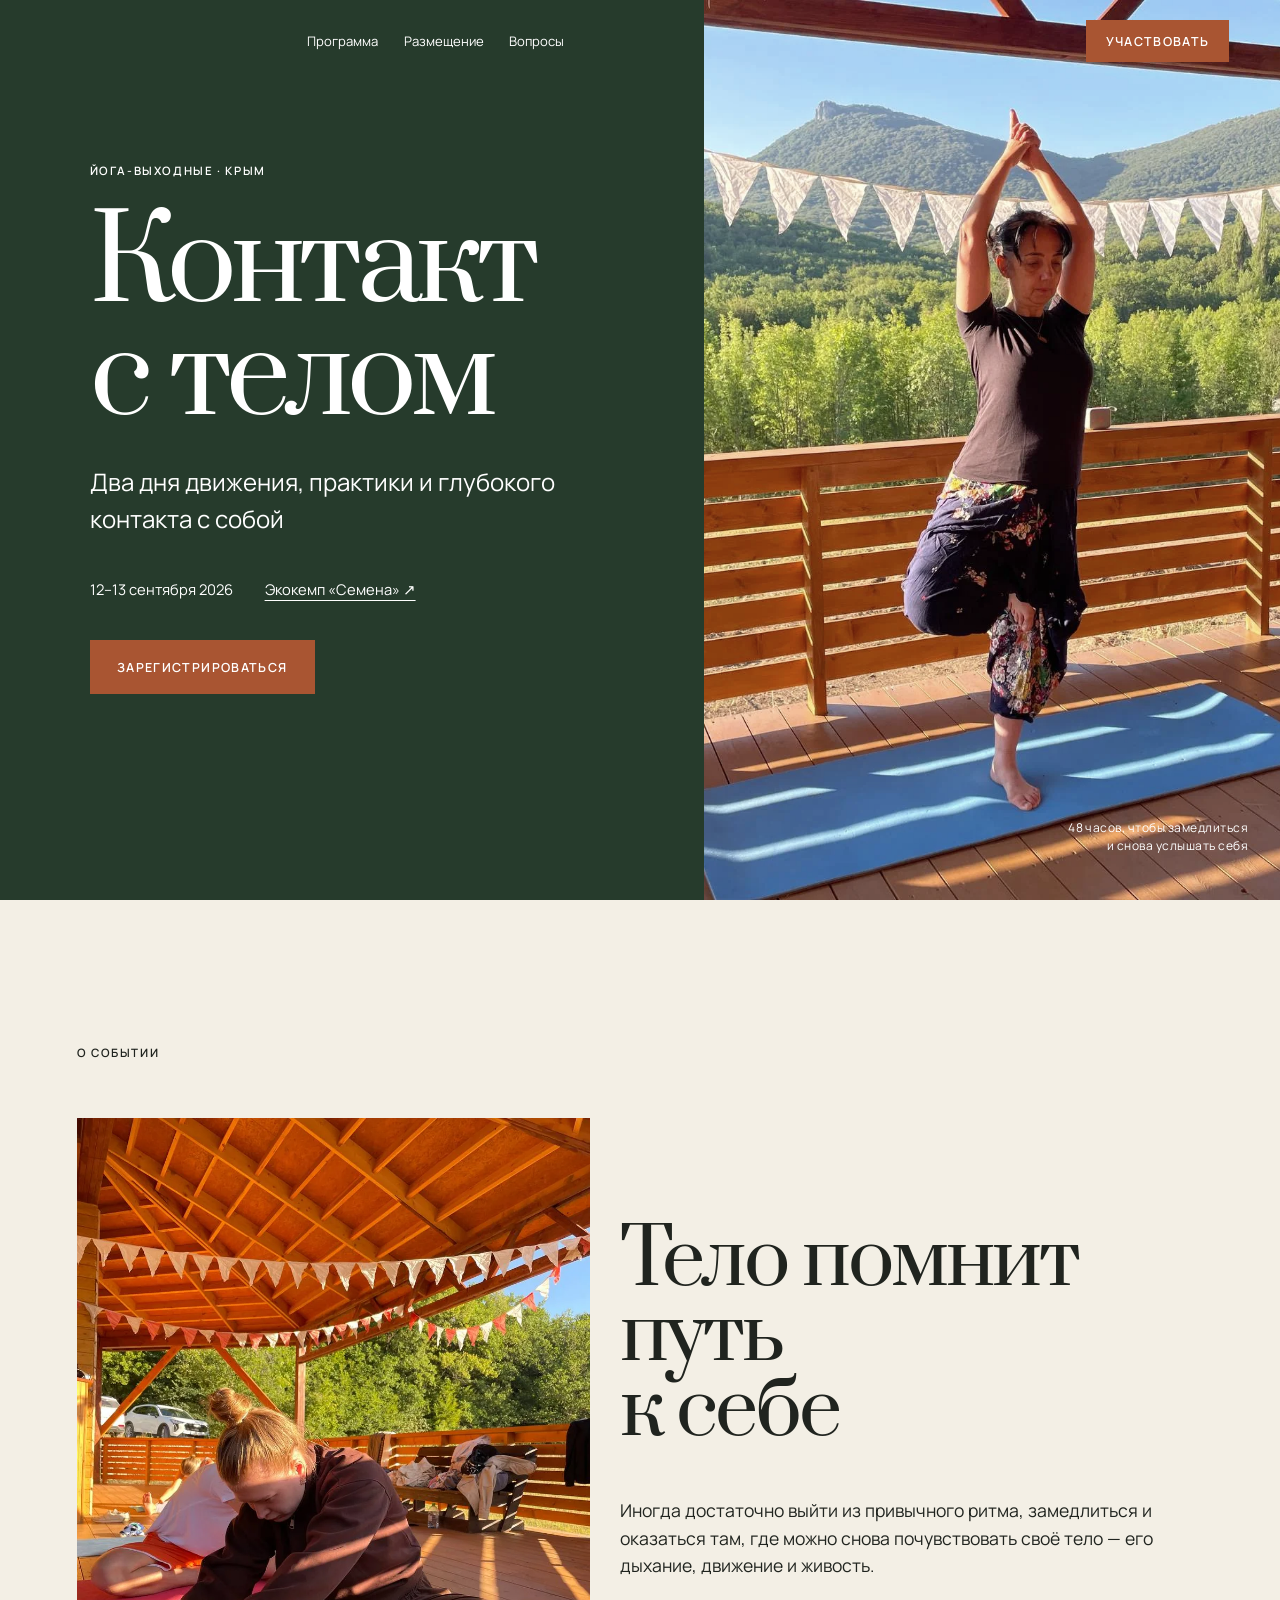
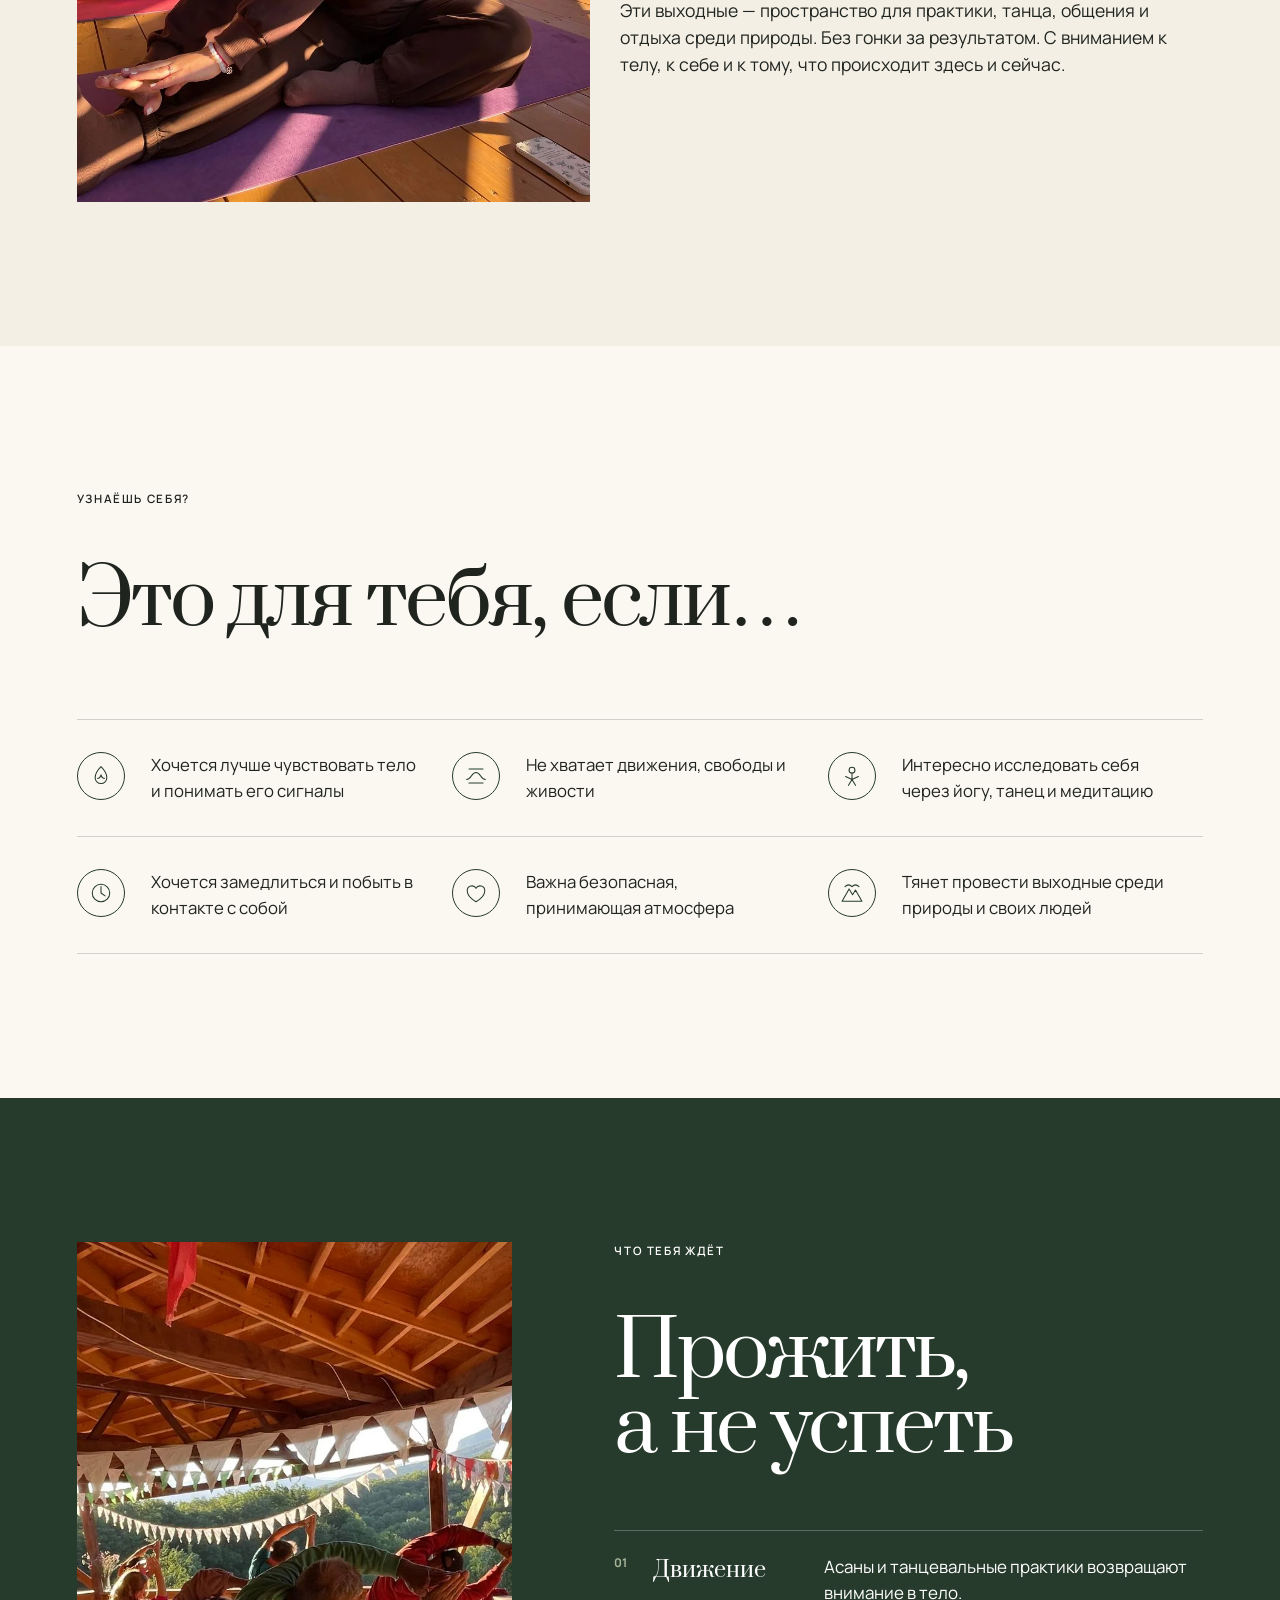
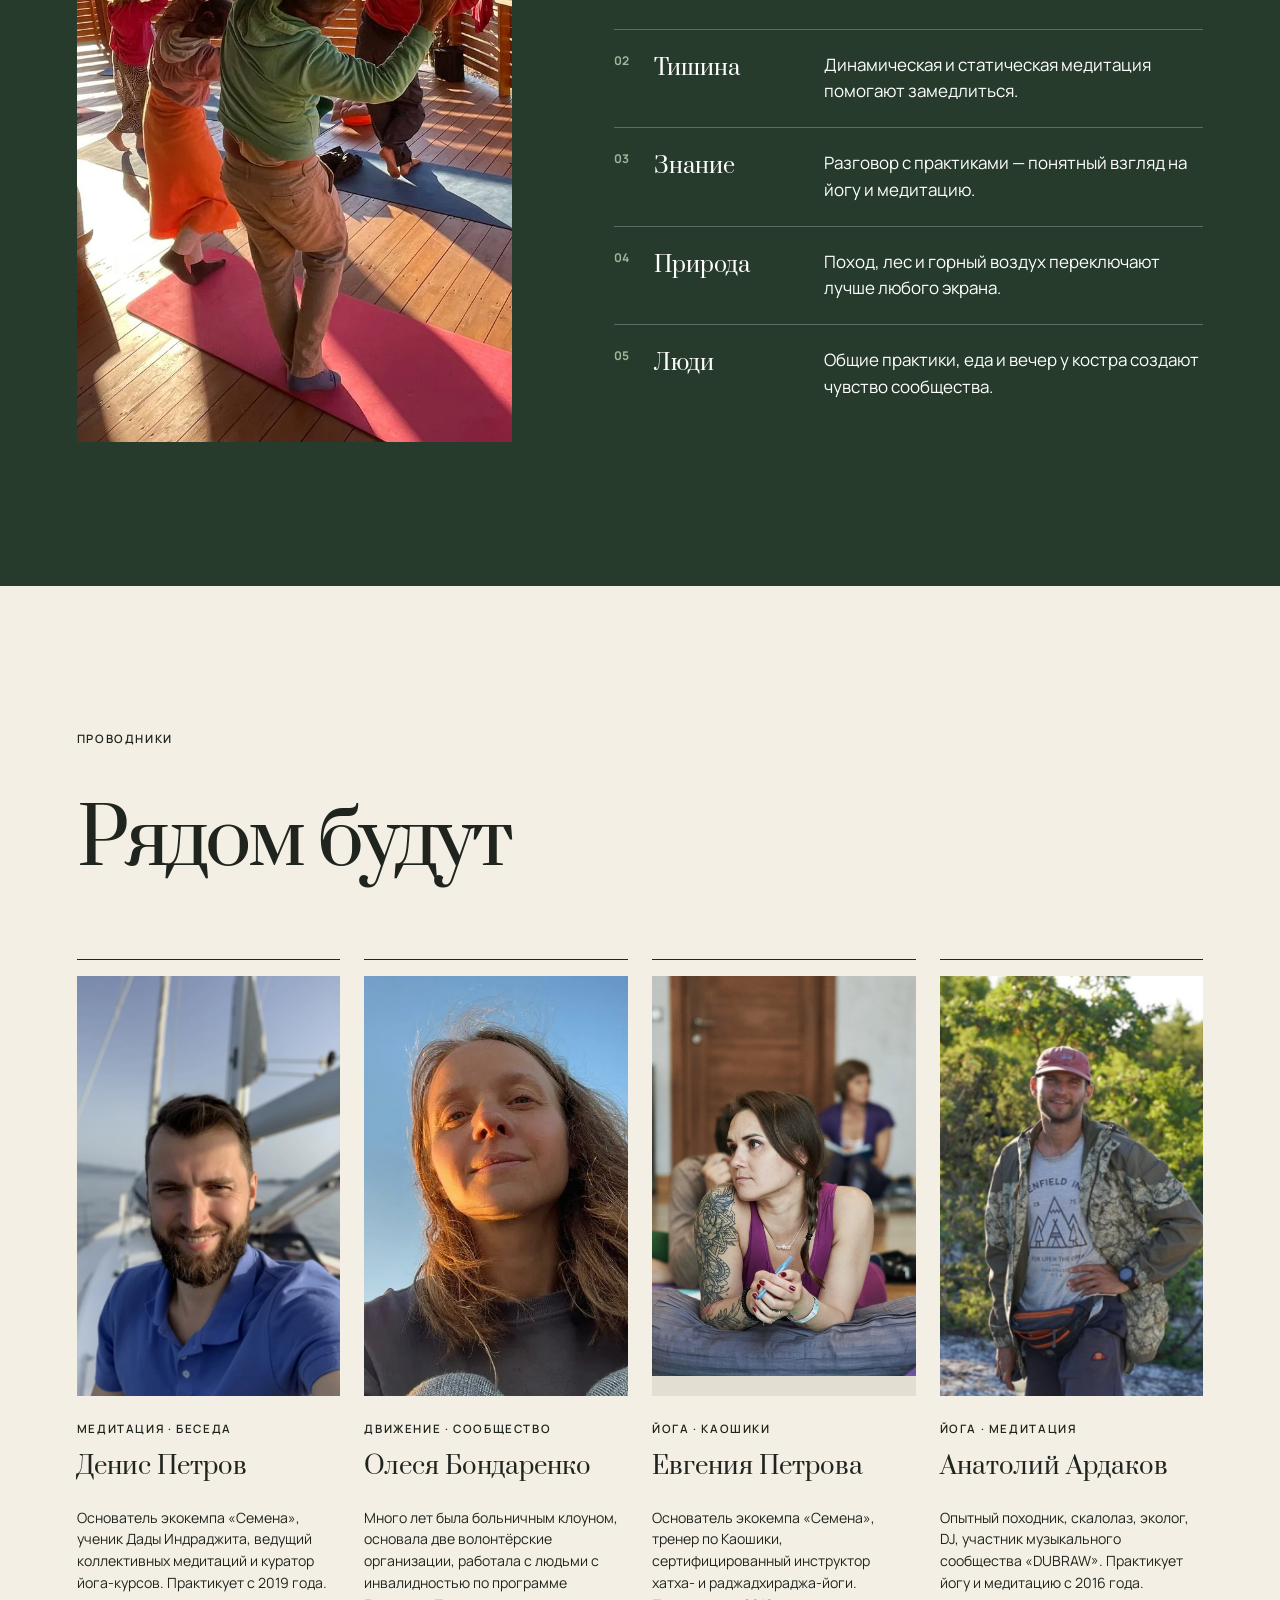
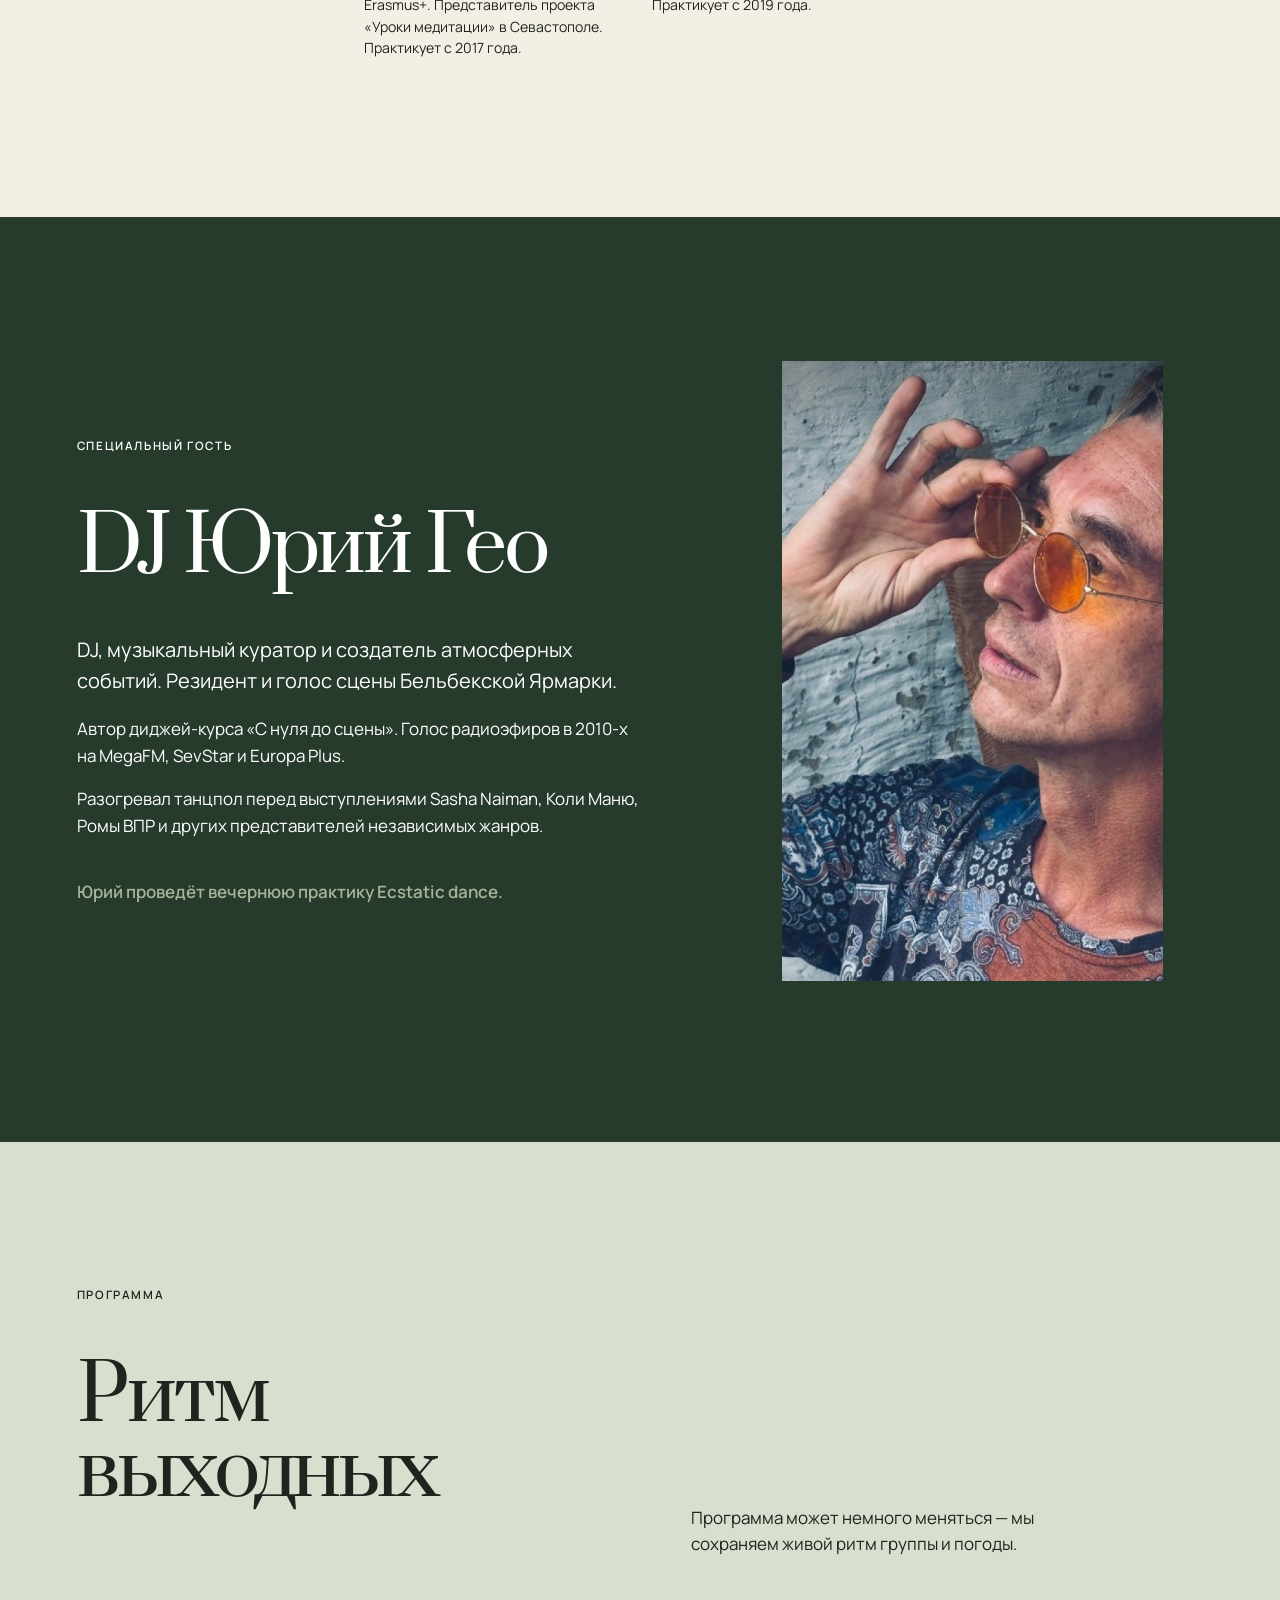
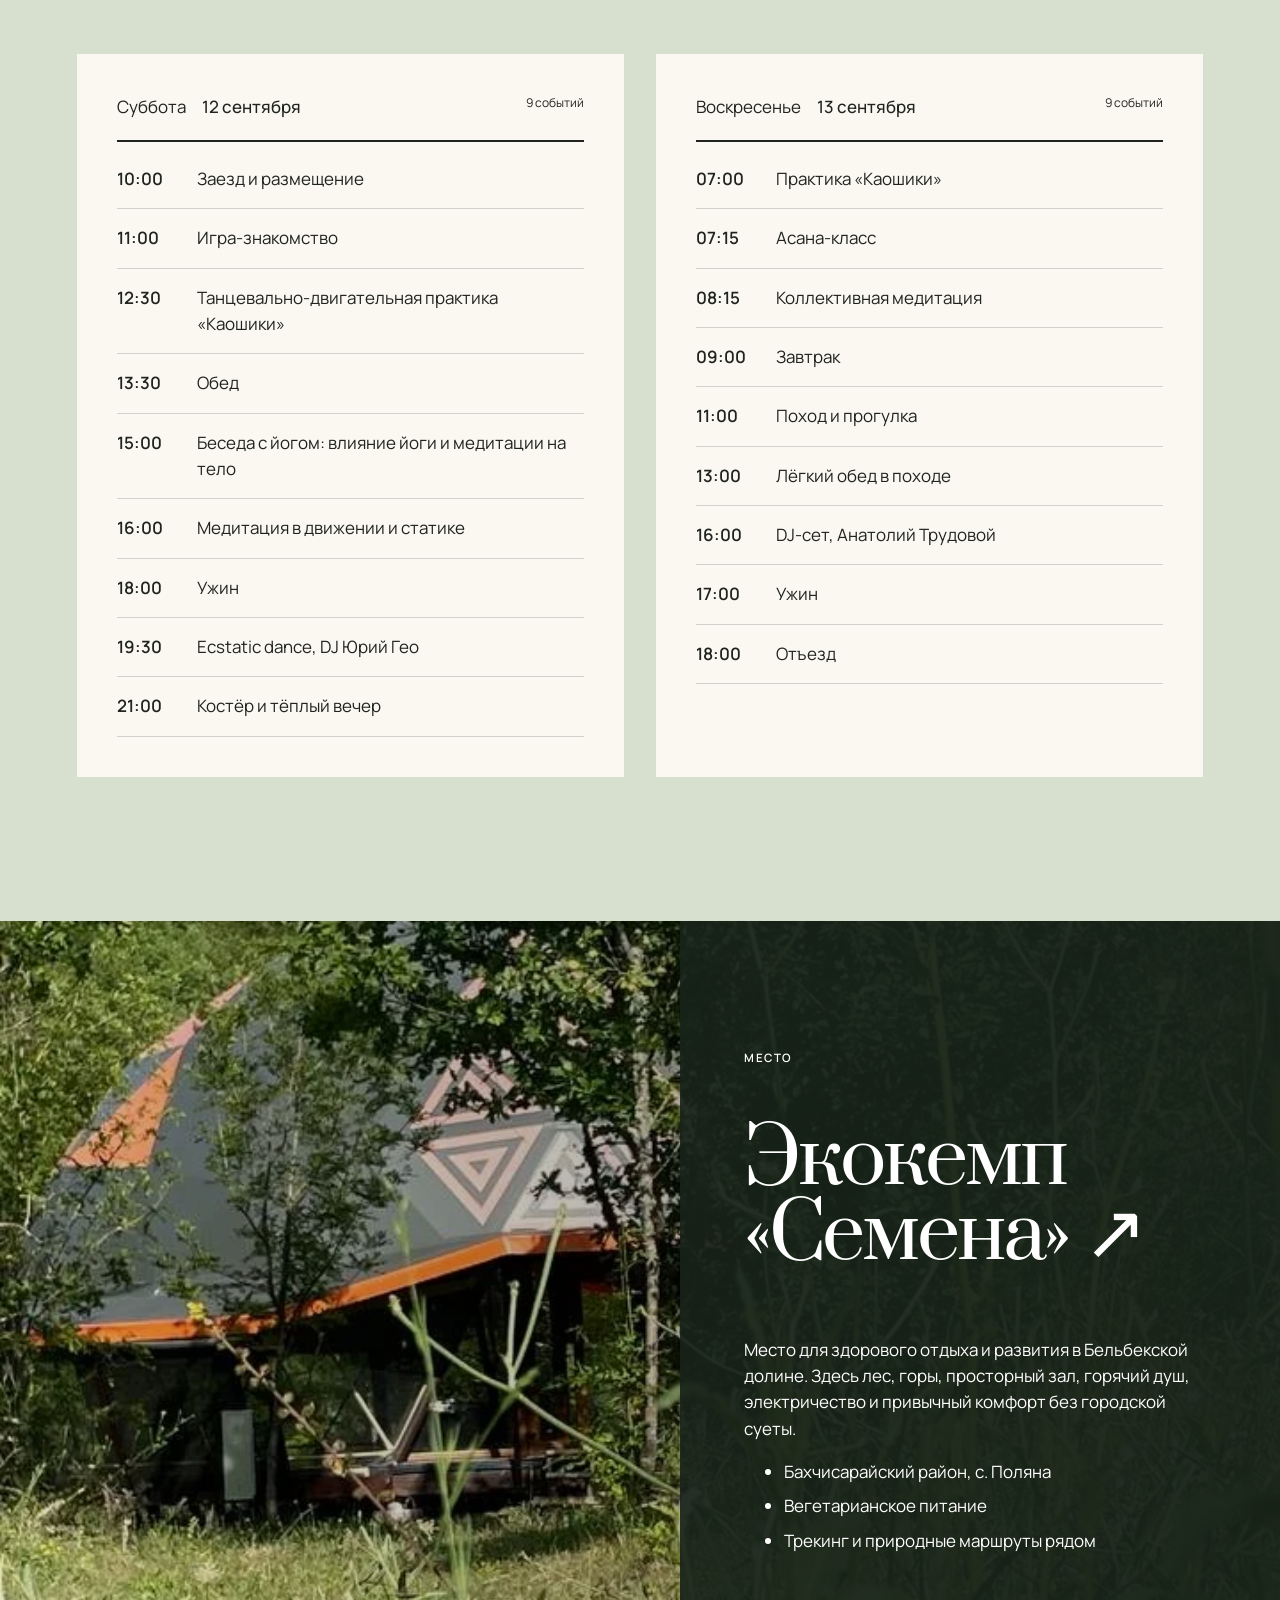
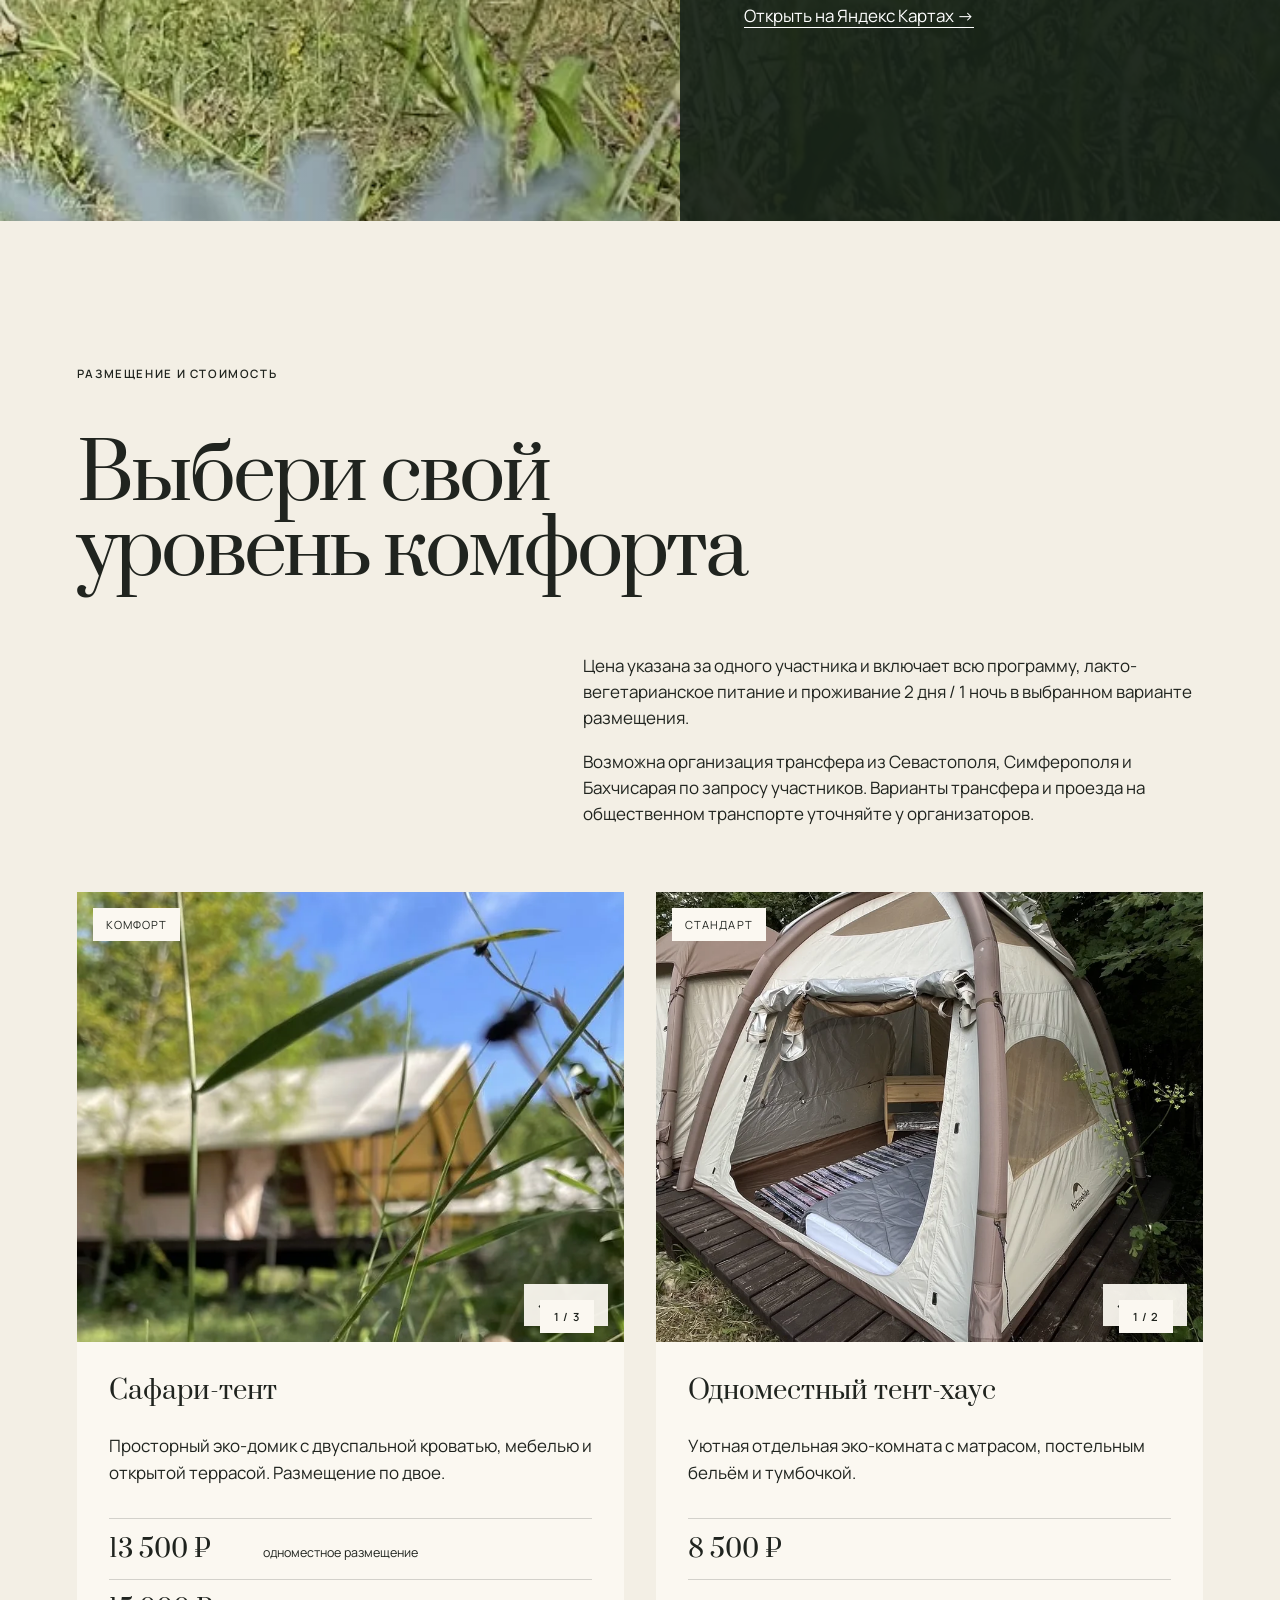
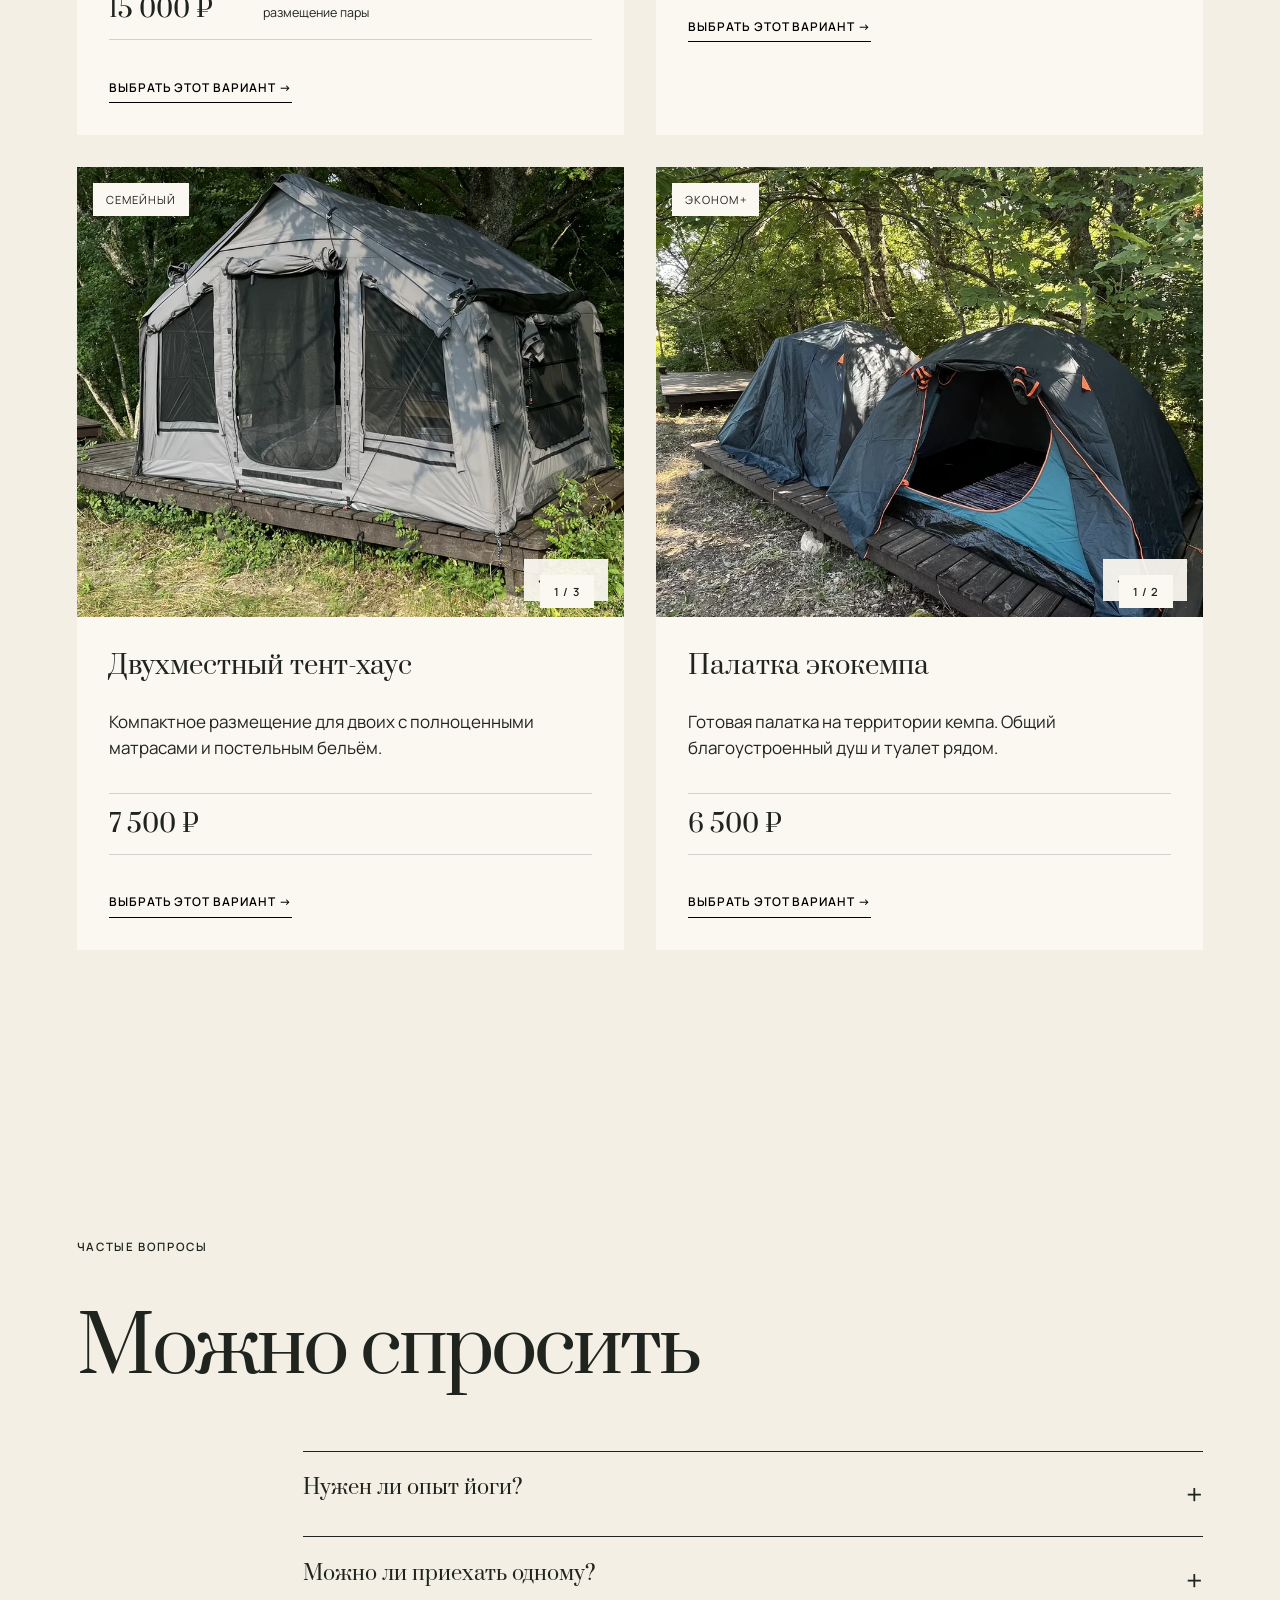
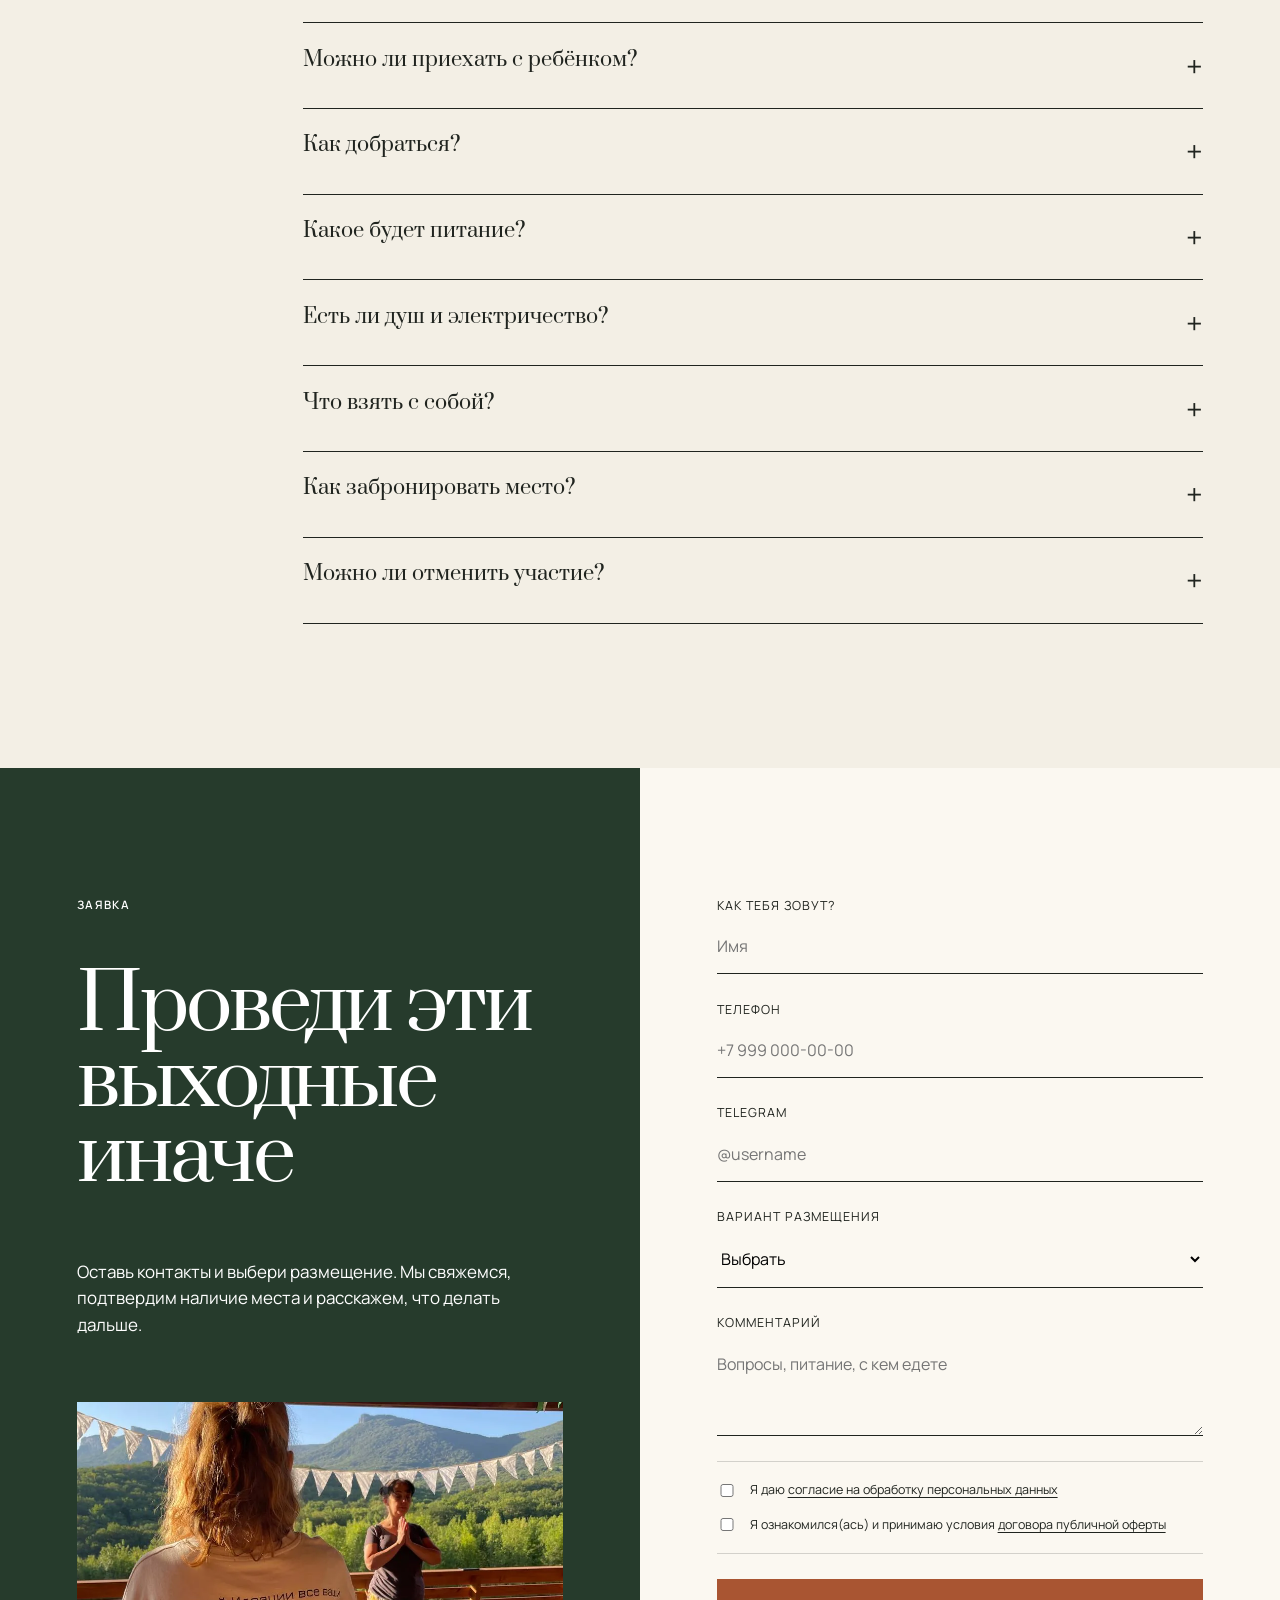
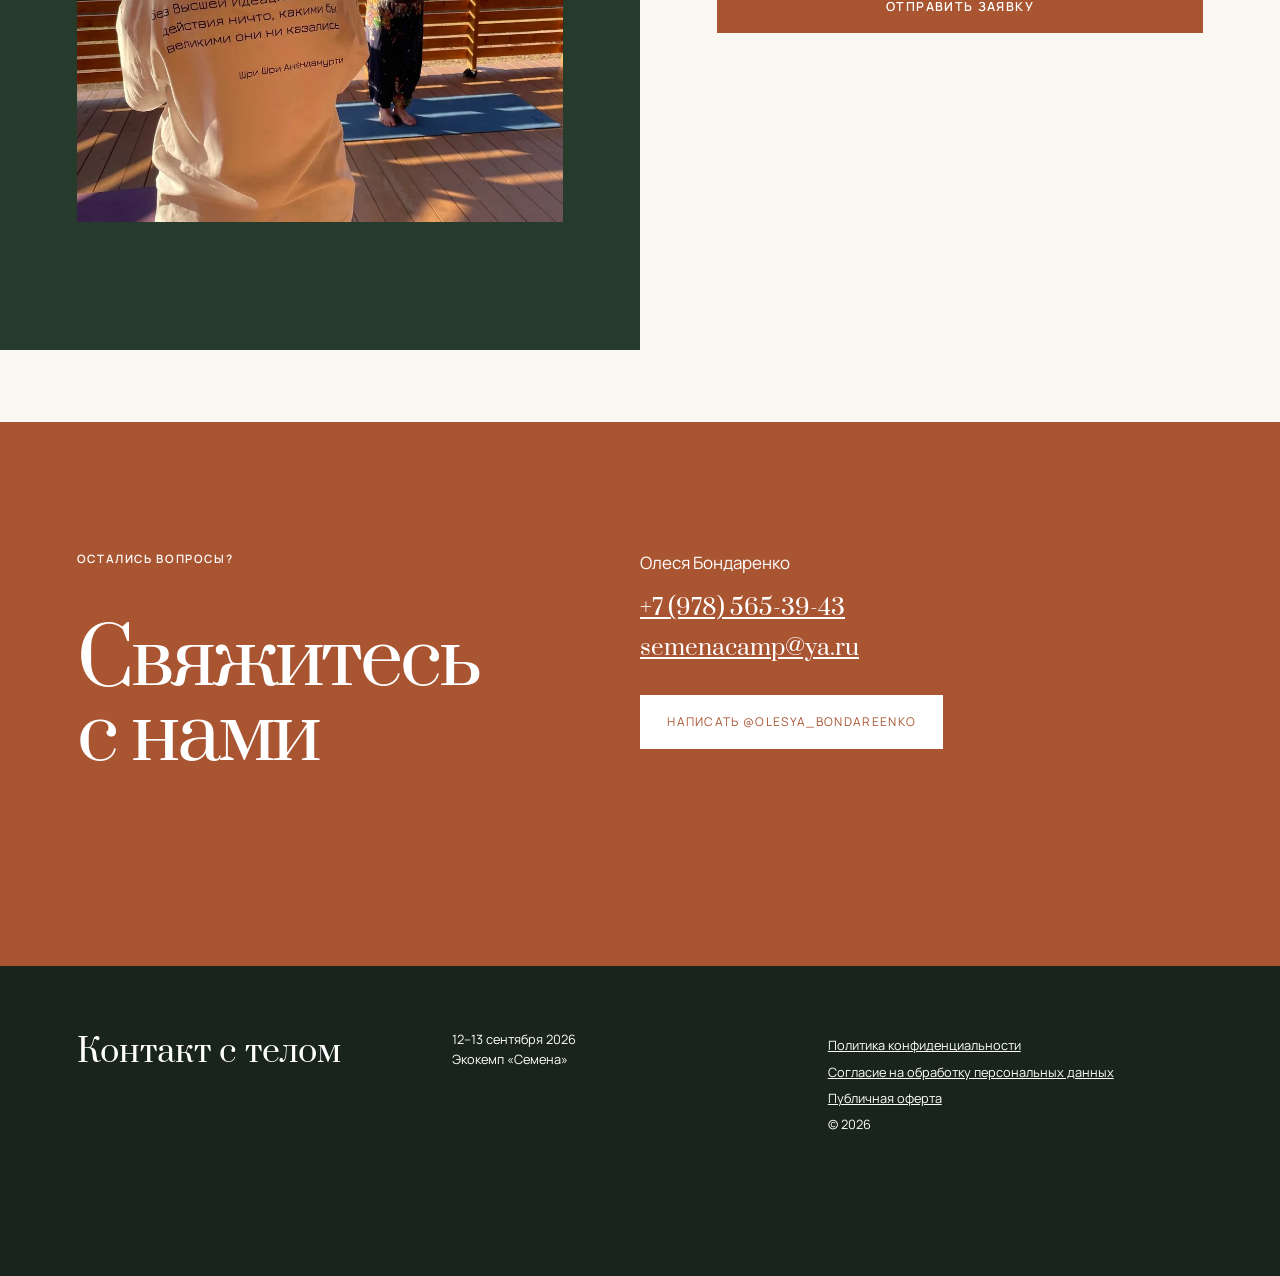
==== commit 3c2ad974: "Обновление сайта" ====
--- a/index.html
+++ b/index.html
@@ -11,7 +11,7 @@
   <meta name="theme-color" content="#263b2c">
   <link rel="icon" href="favicon.svg" type="image/svg+xml">
   <link rel="stylesheet" href="styles.css?v=11">
-  <script defer src="content.js?v=7"></script>
+  <script defer src="content.js?v=9"></script>
   <script defer src="script.js?v=11"></script>
 </head>
 <body>
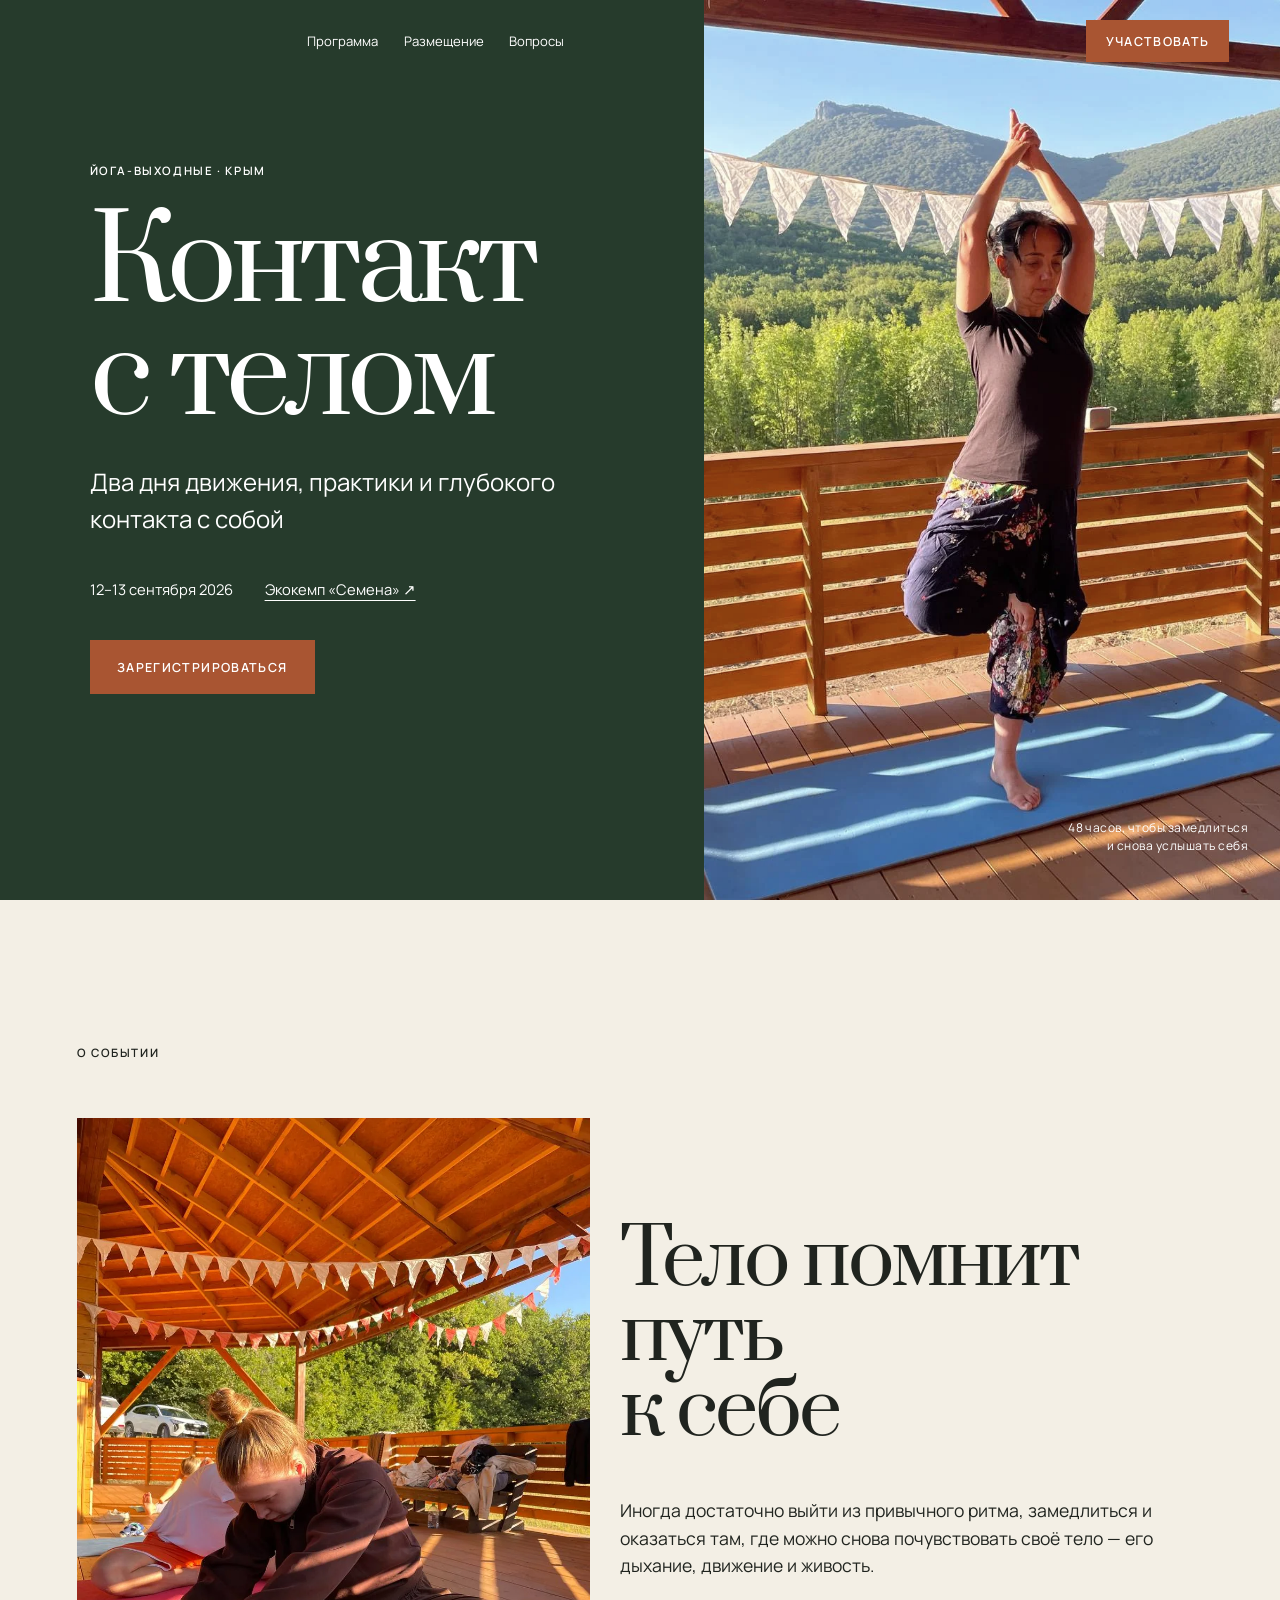
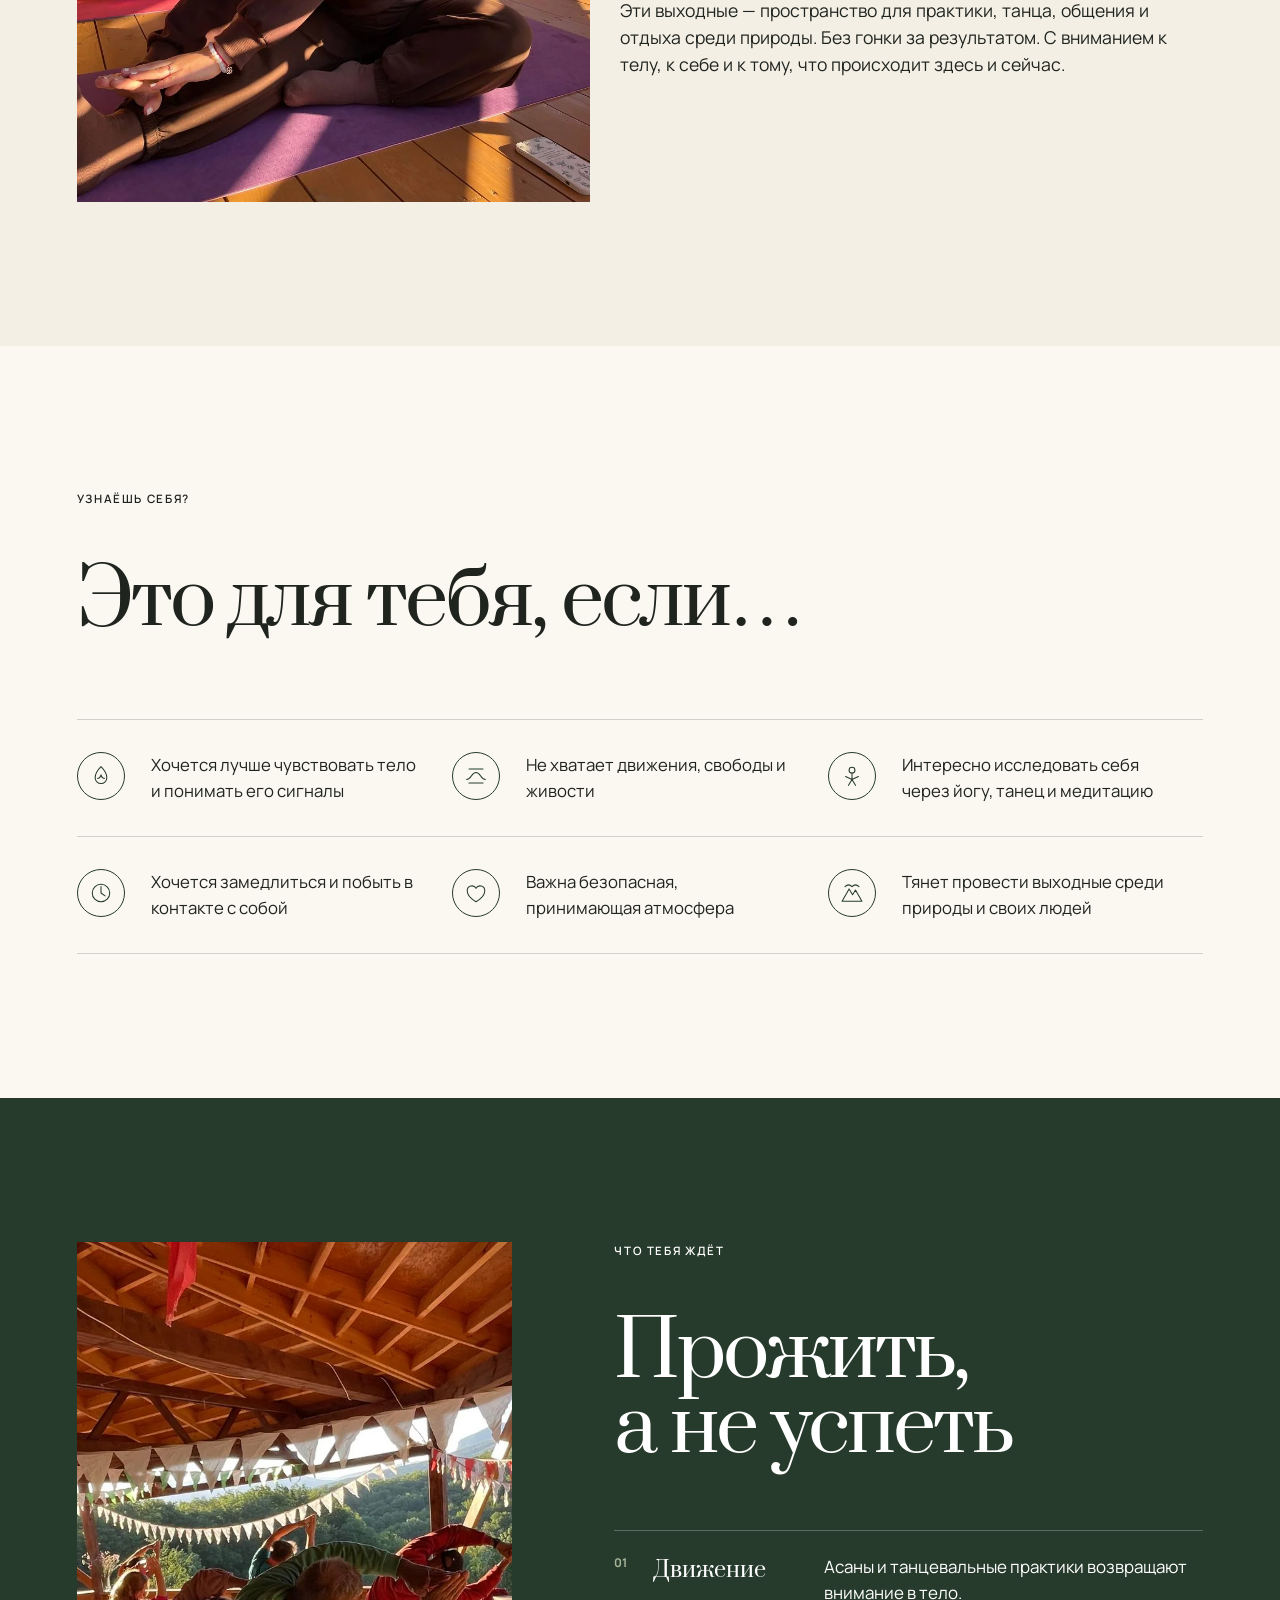
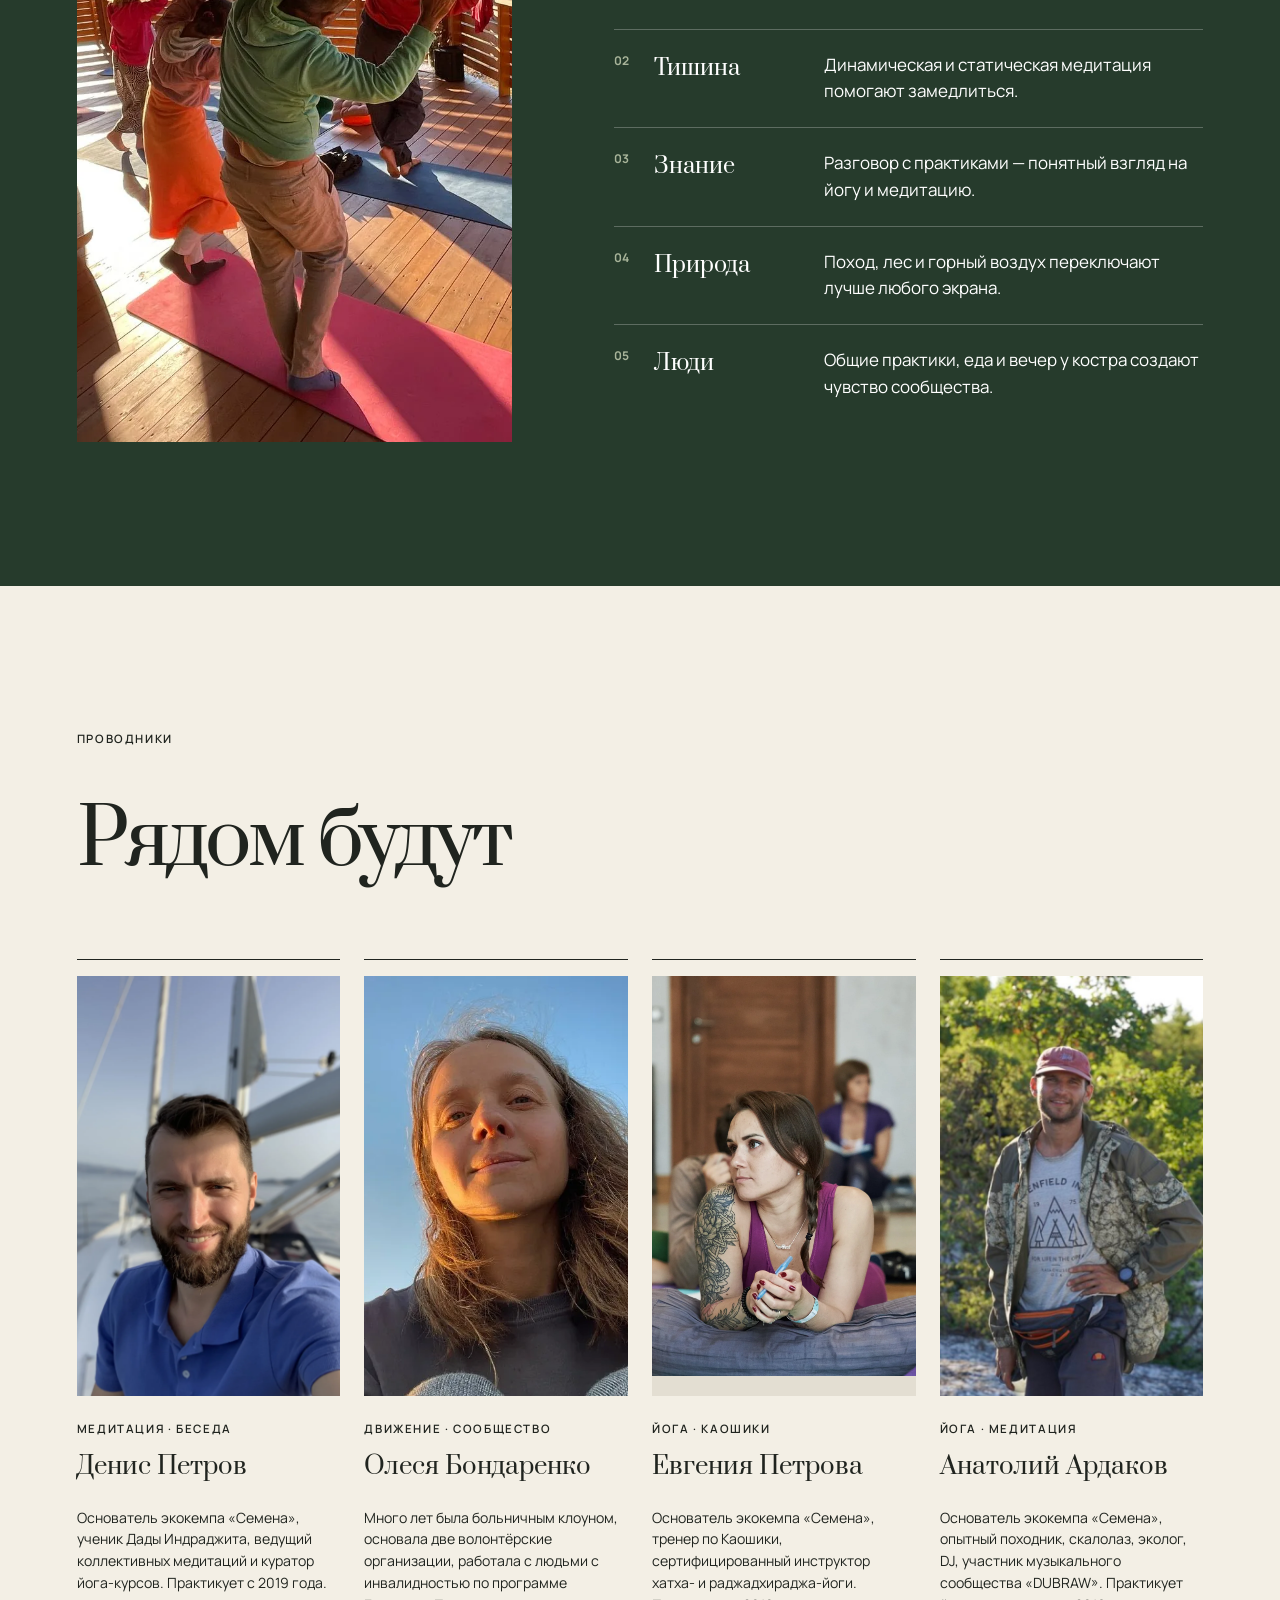
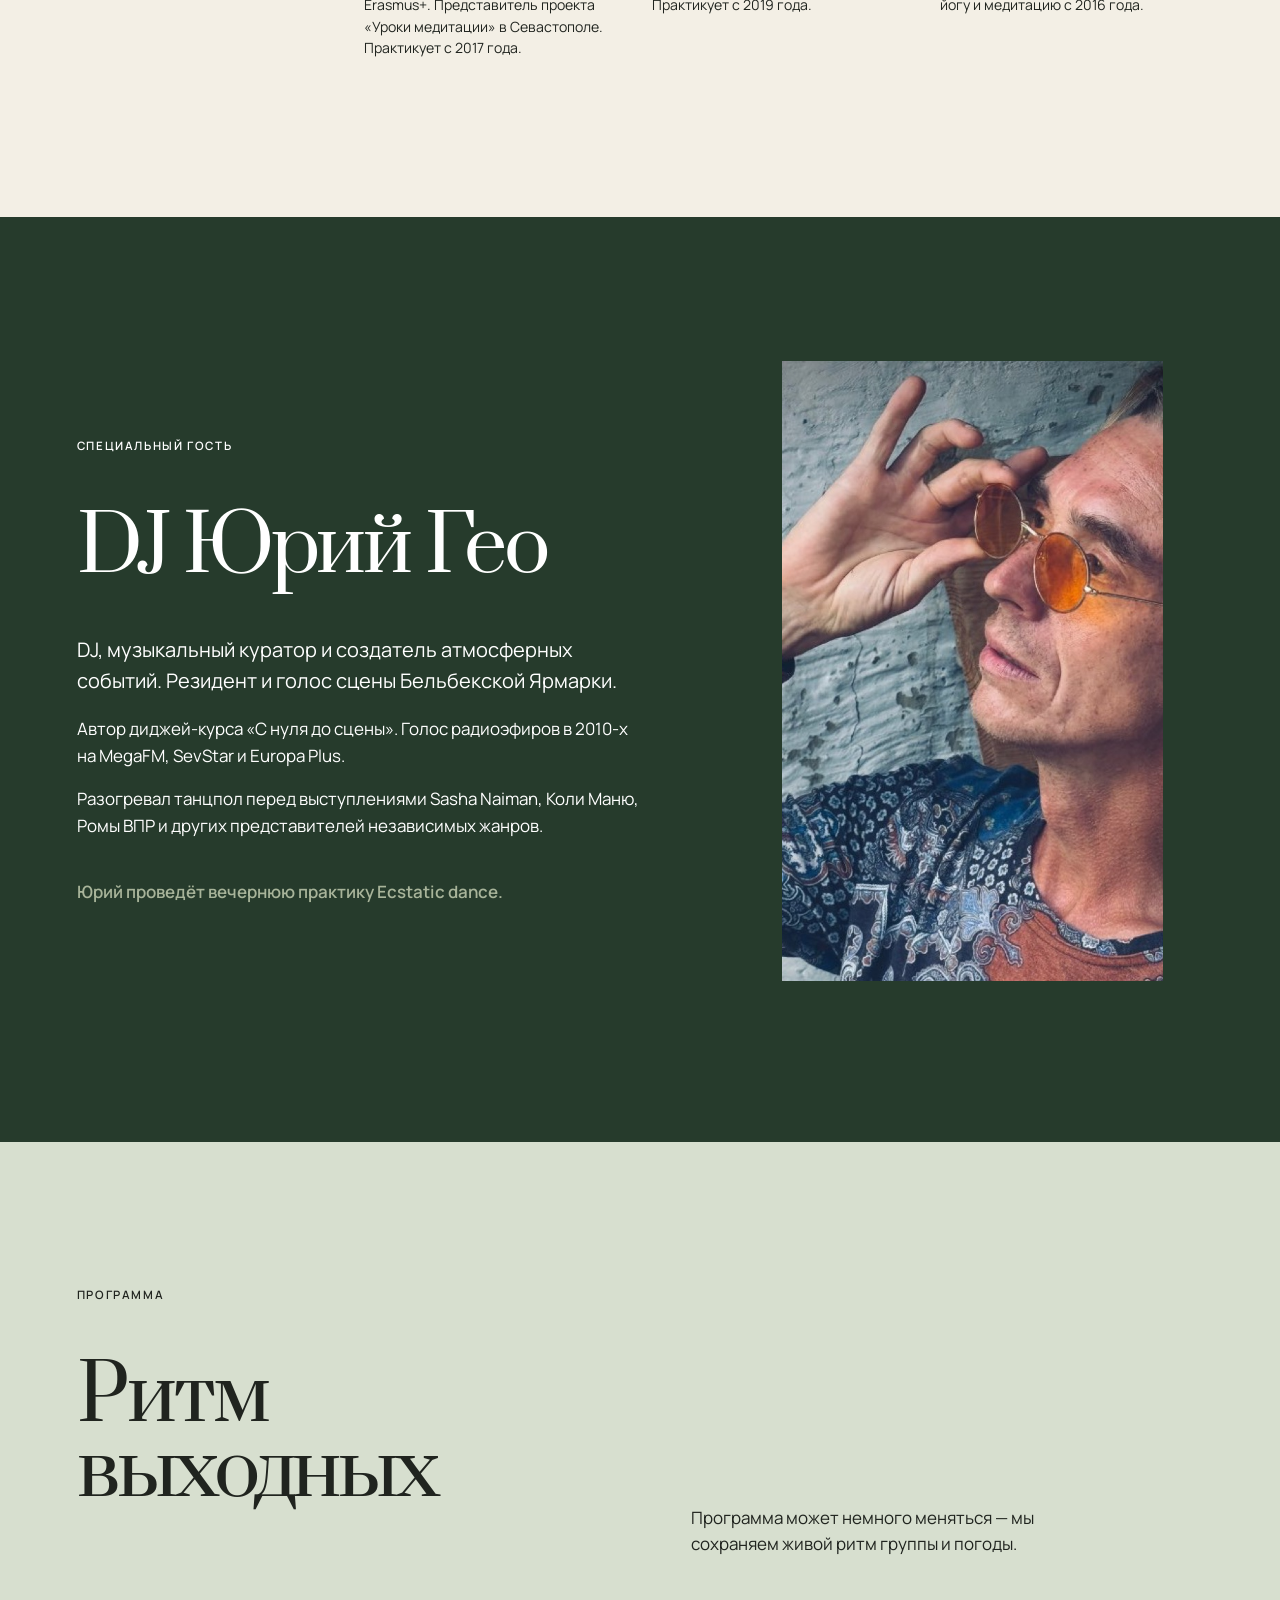
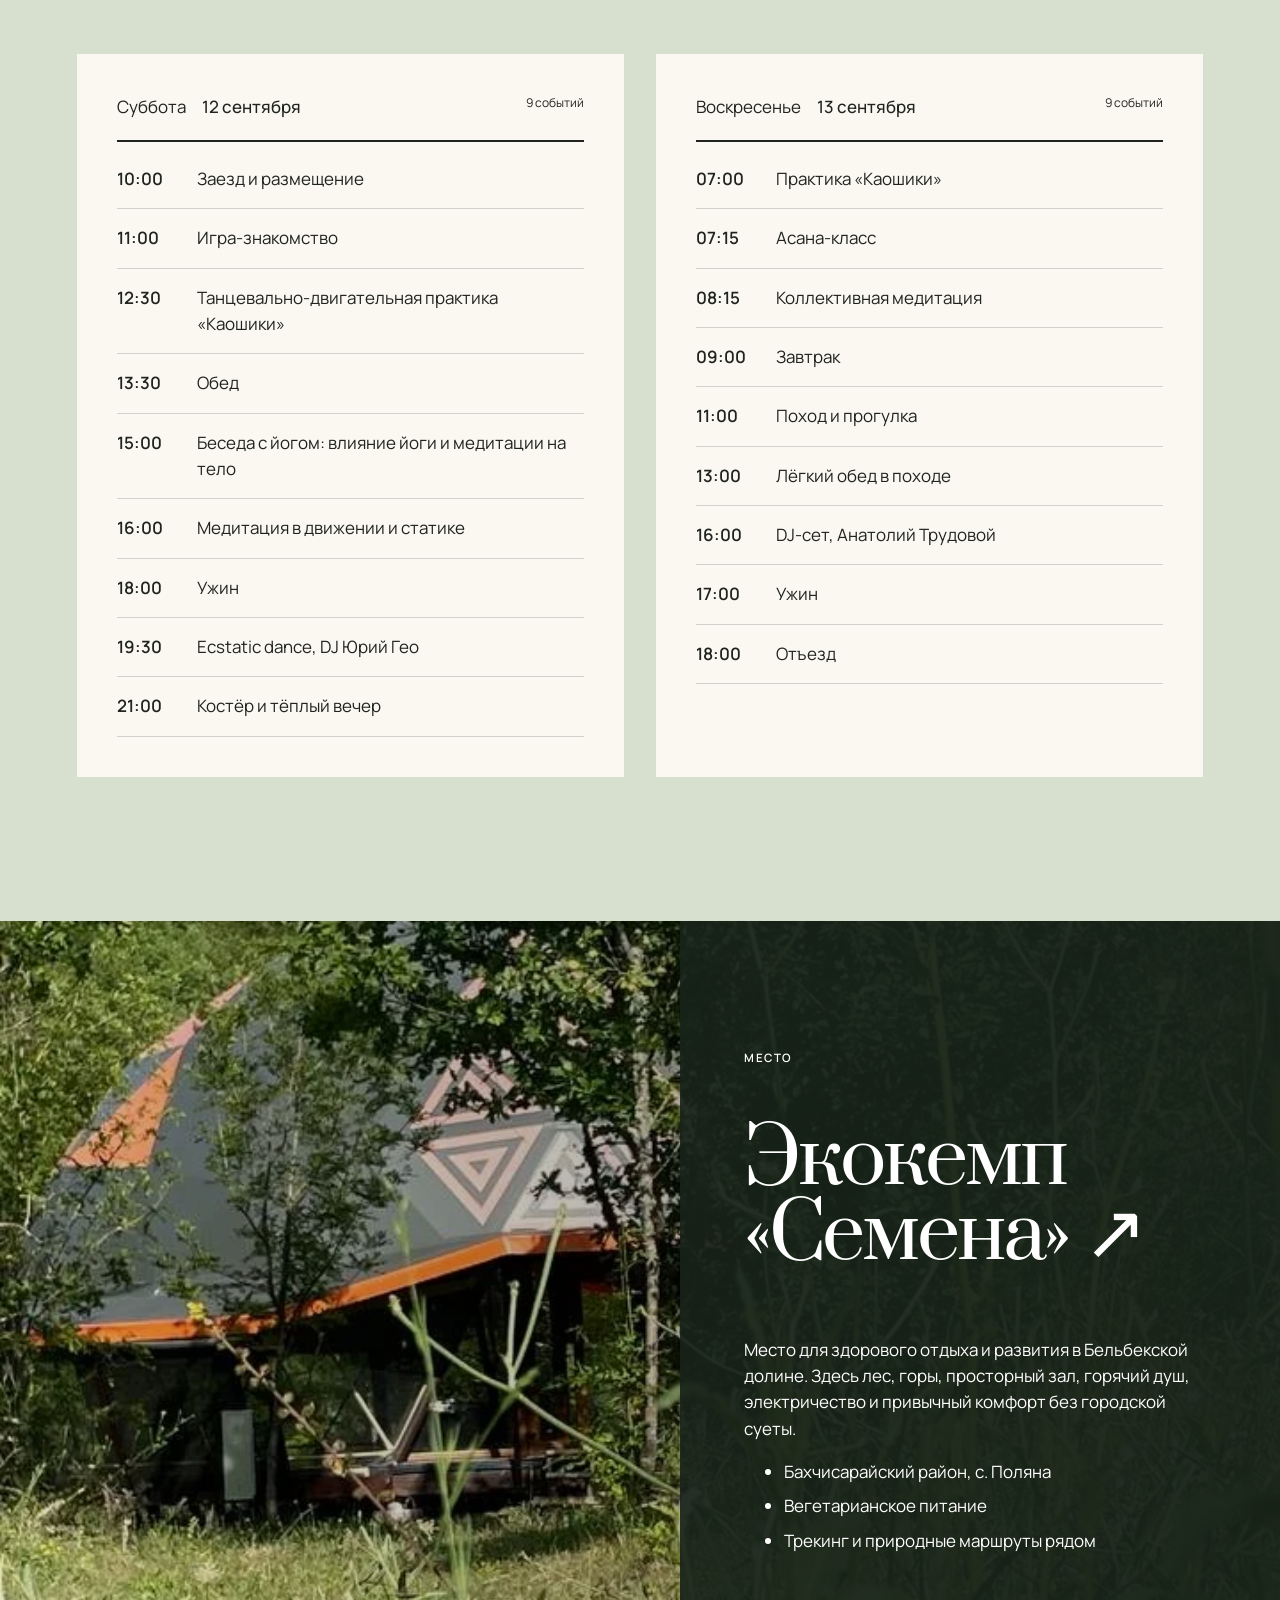
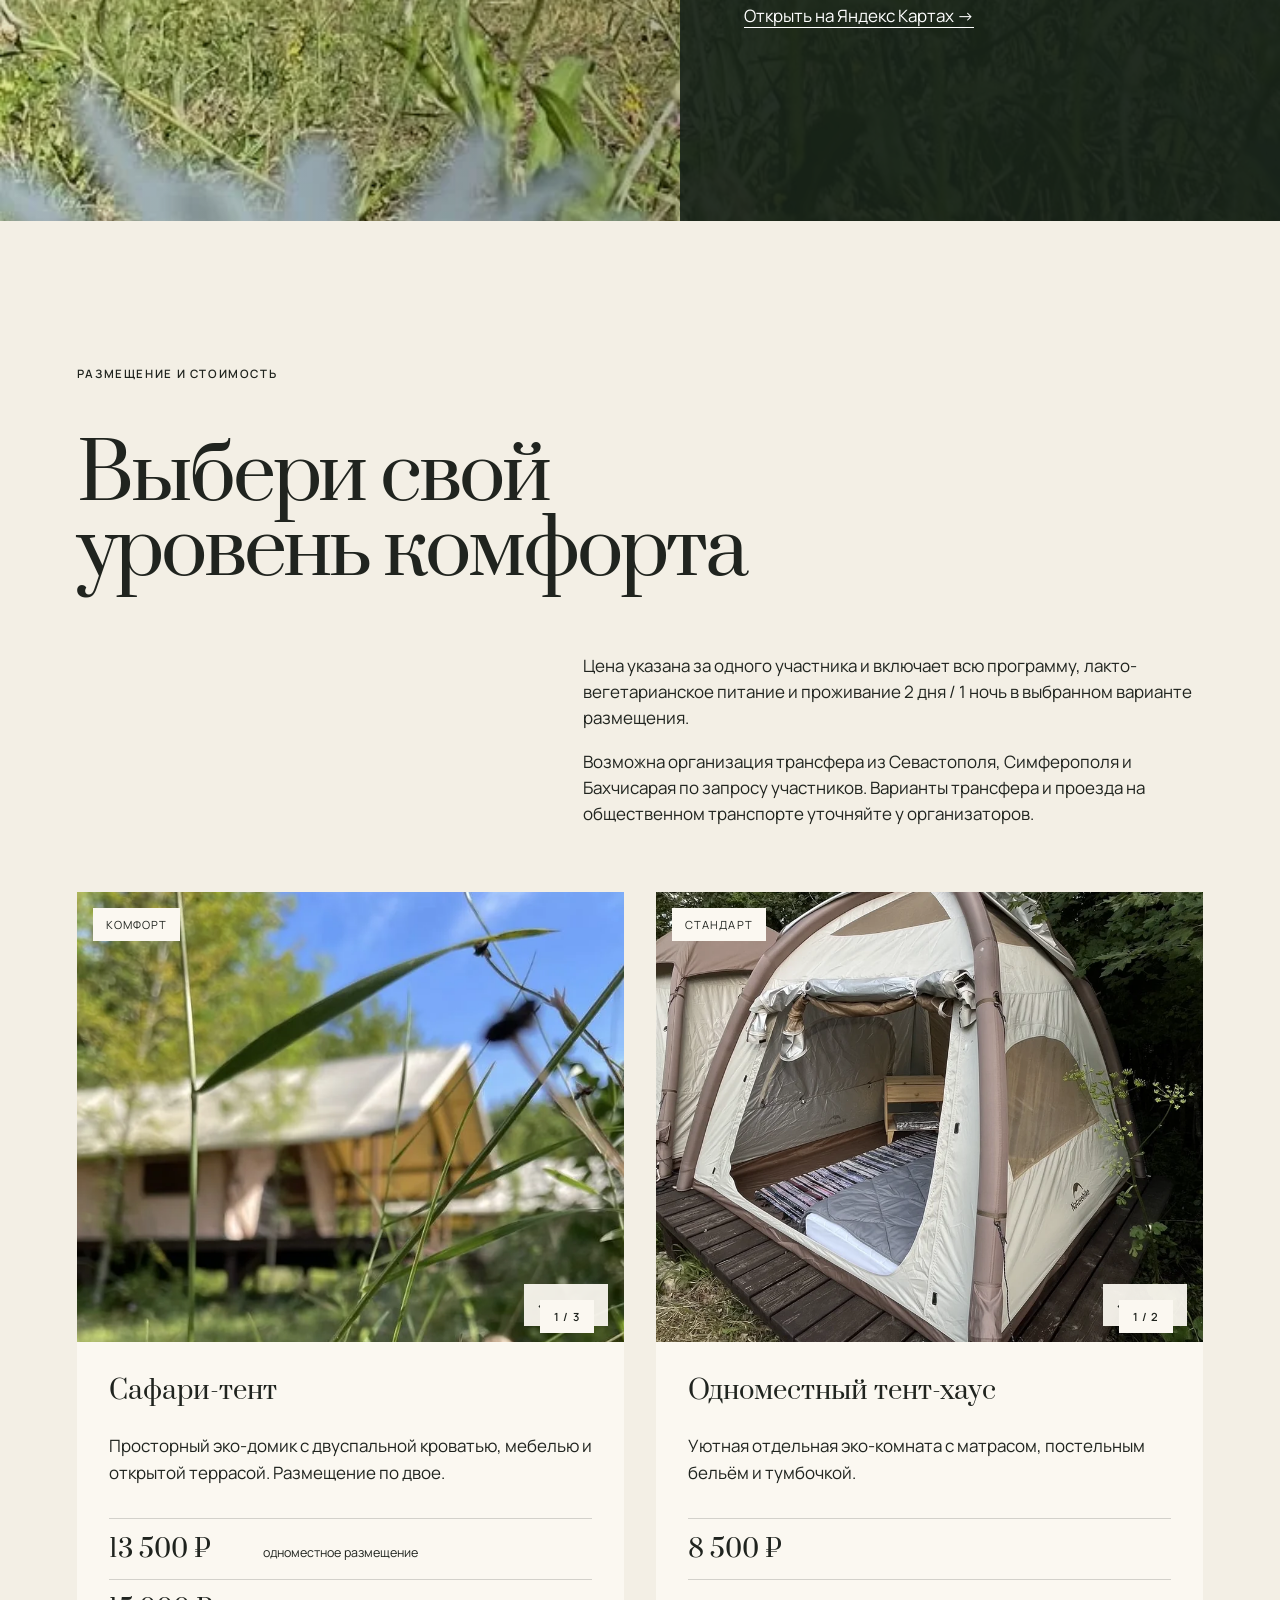
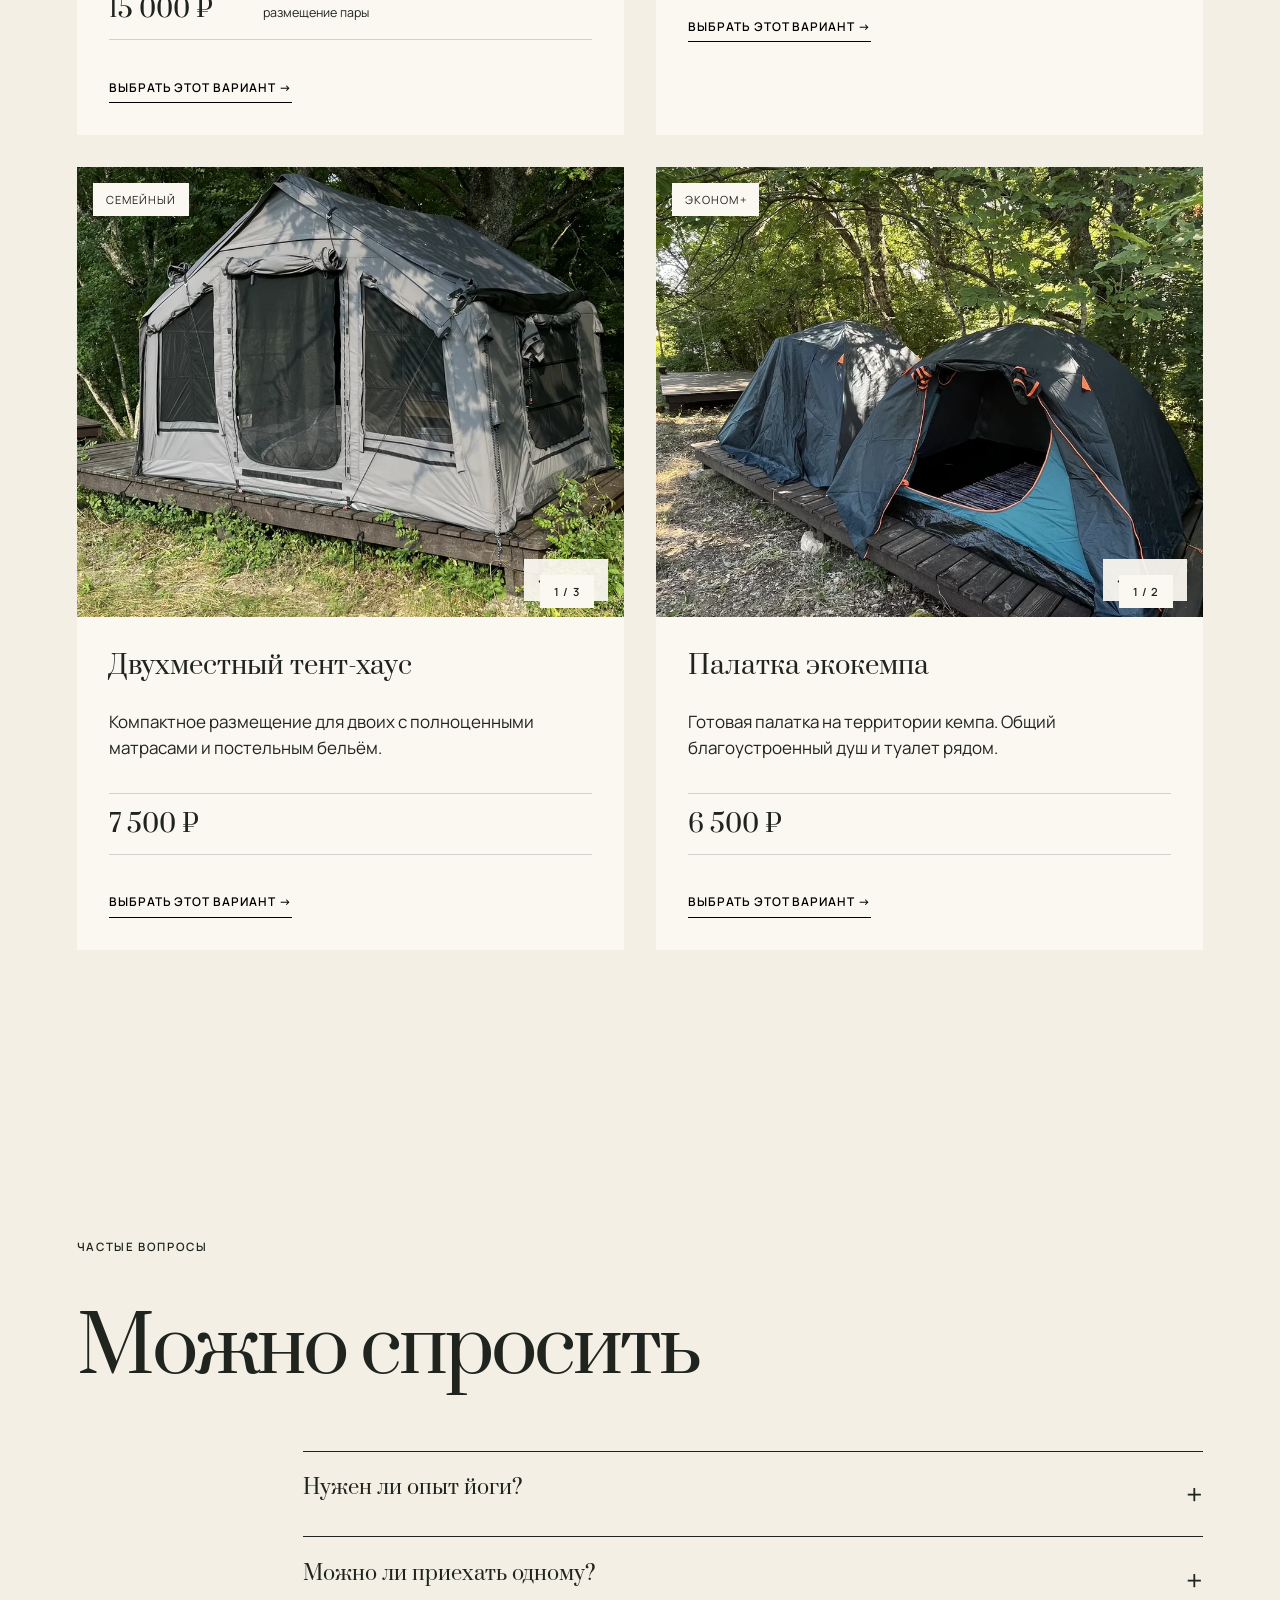
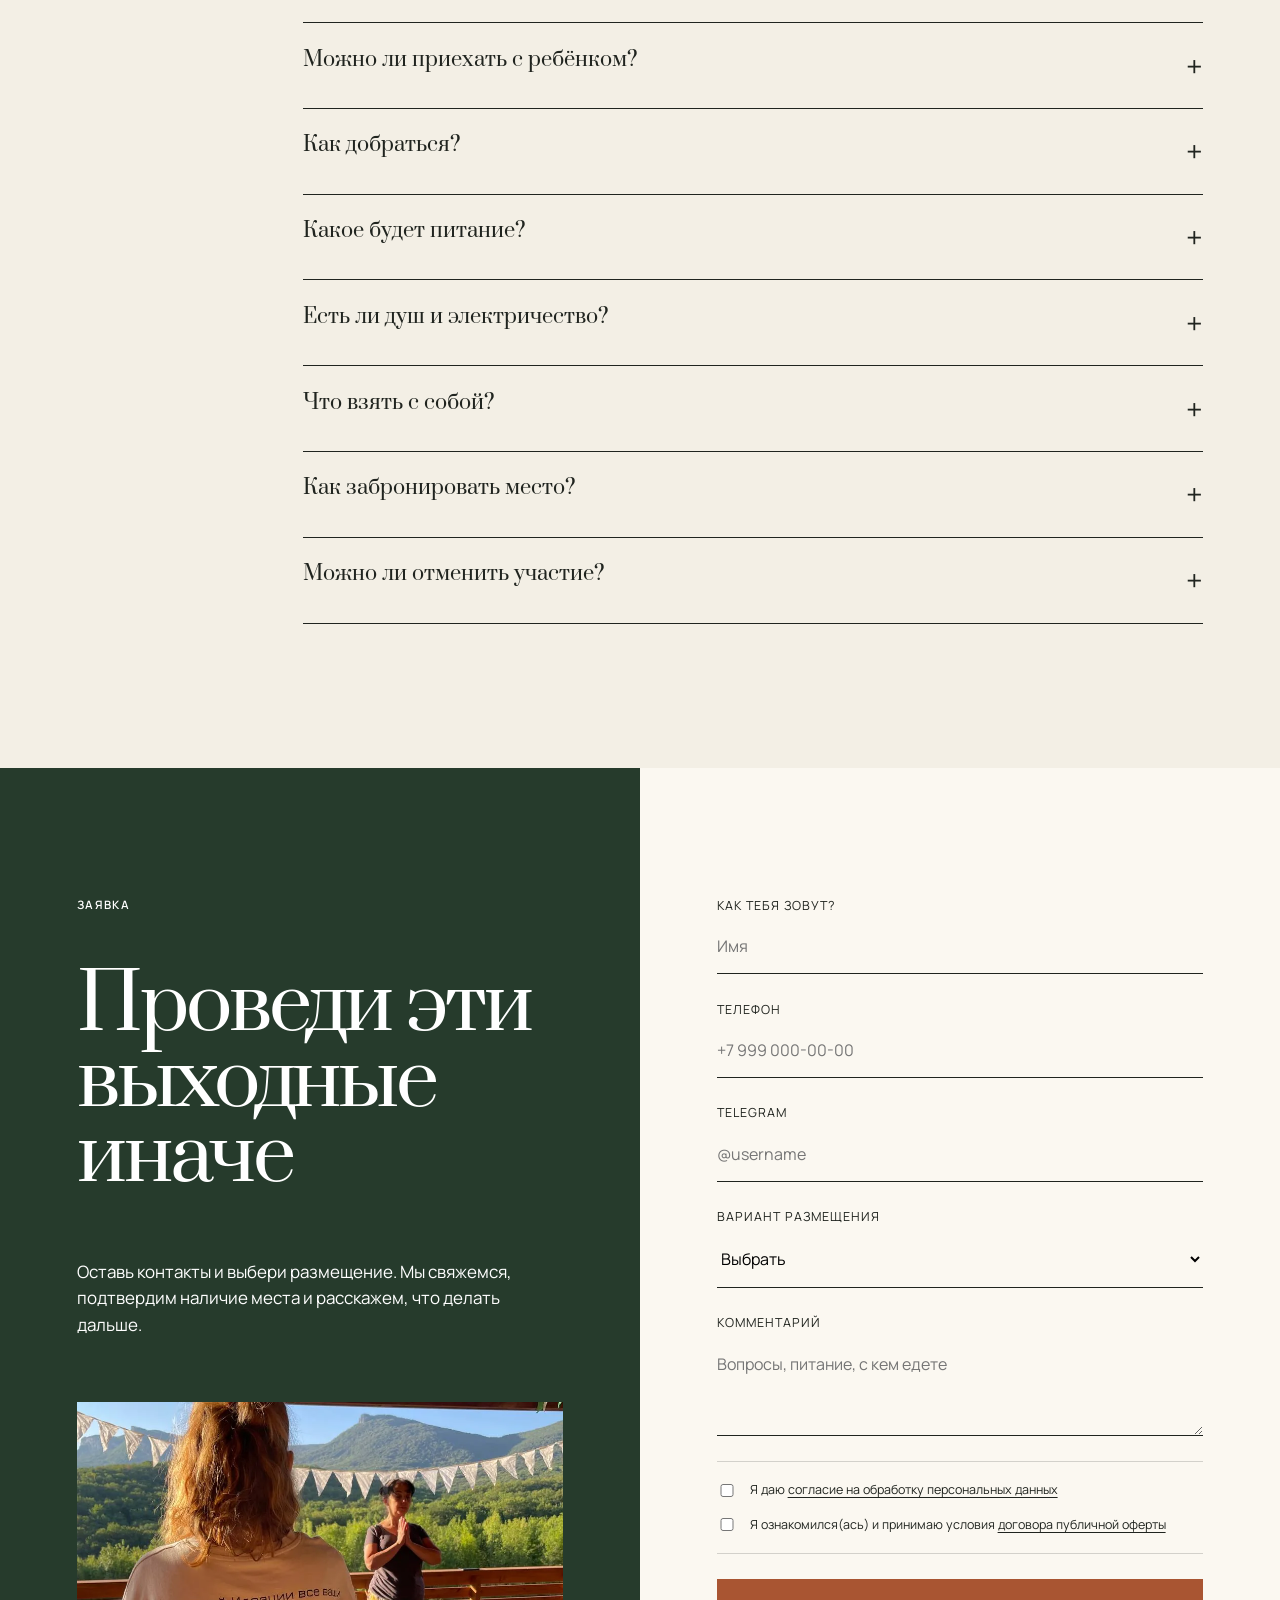
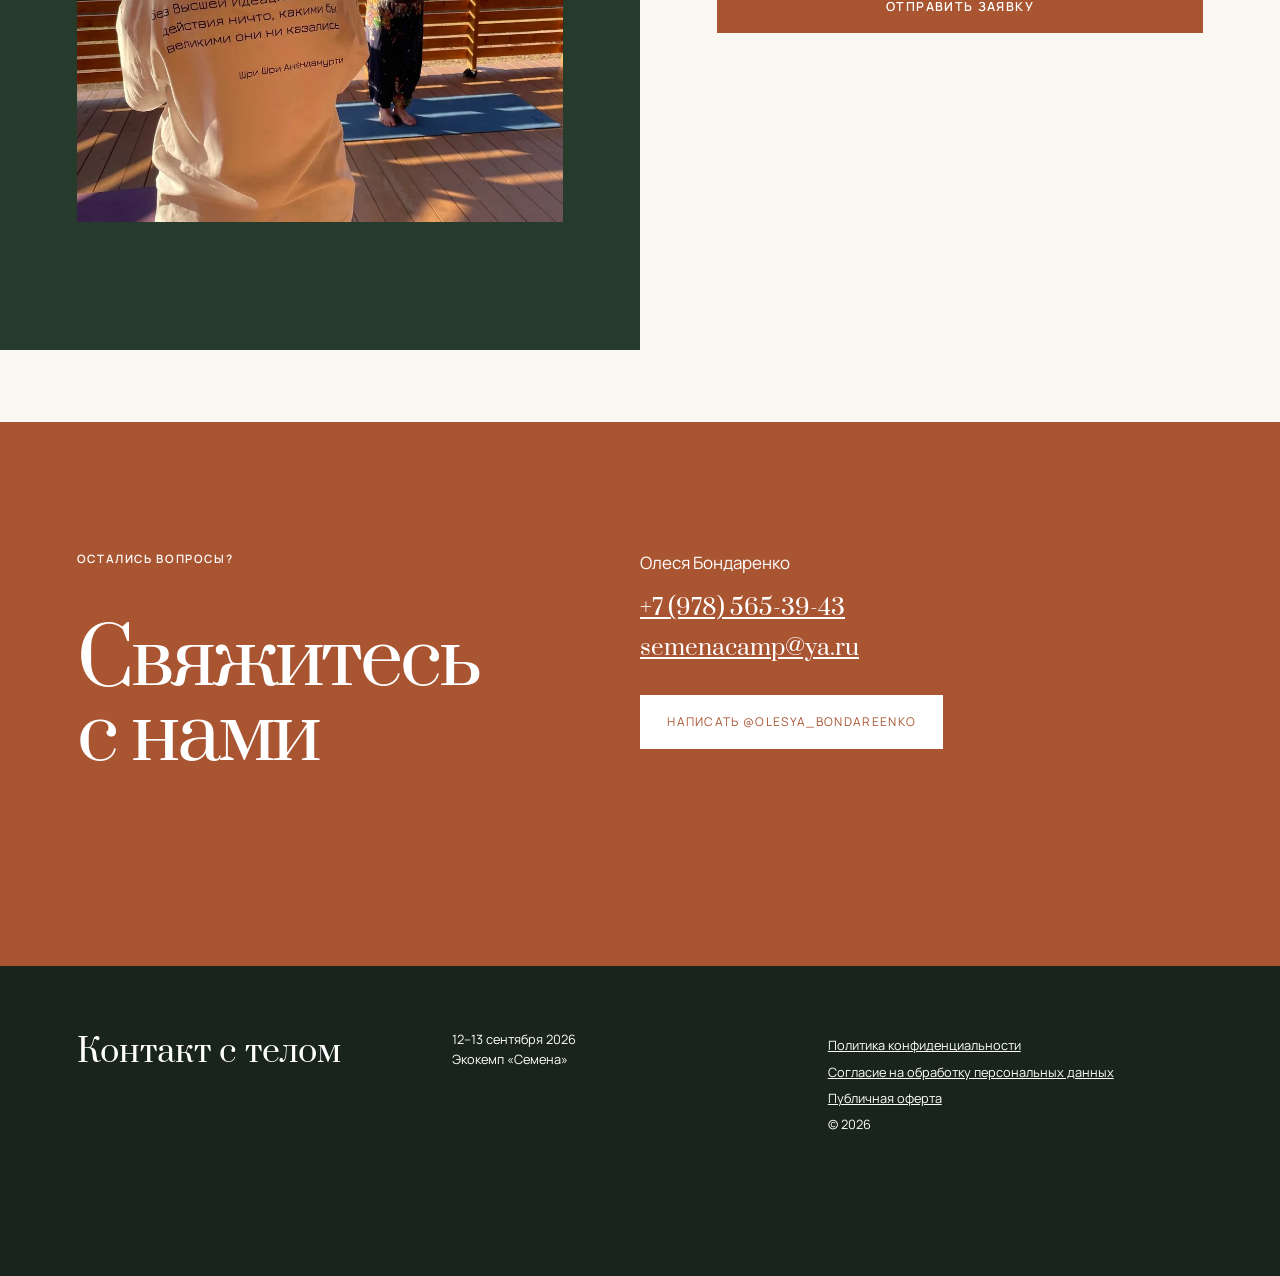
==== commit d353bfab: "Обновление сайта" ====
--- a/index.html
+++ b/index.html
@@ -11,7 +11,7 @@
   <meta name="theme-color" content="#263b2c">
   <link rel="icon" href="favicon.svg" type="image/svg+xml">
   <link rel="stylesheet" href="styles.css?v=11">
-  <script defer src="content.js?v=9"></script>
+  <script defer src="content.js?v=10"></script>
   <script defer src="script.js?v=11"></script>
 </head>
 <body>
